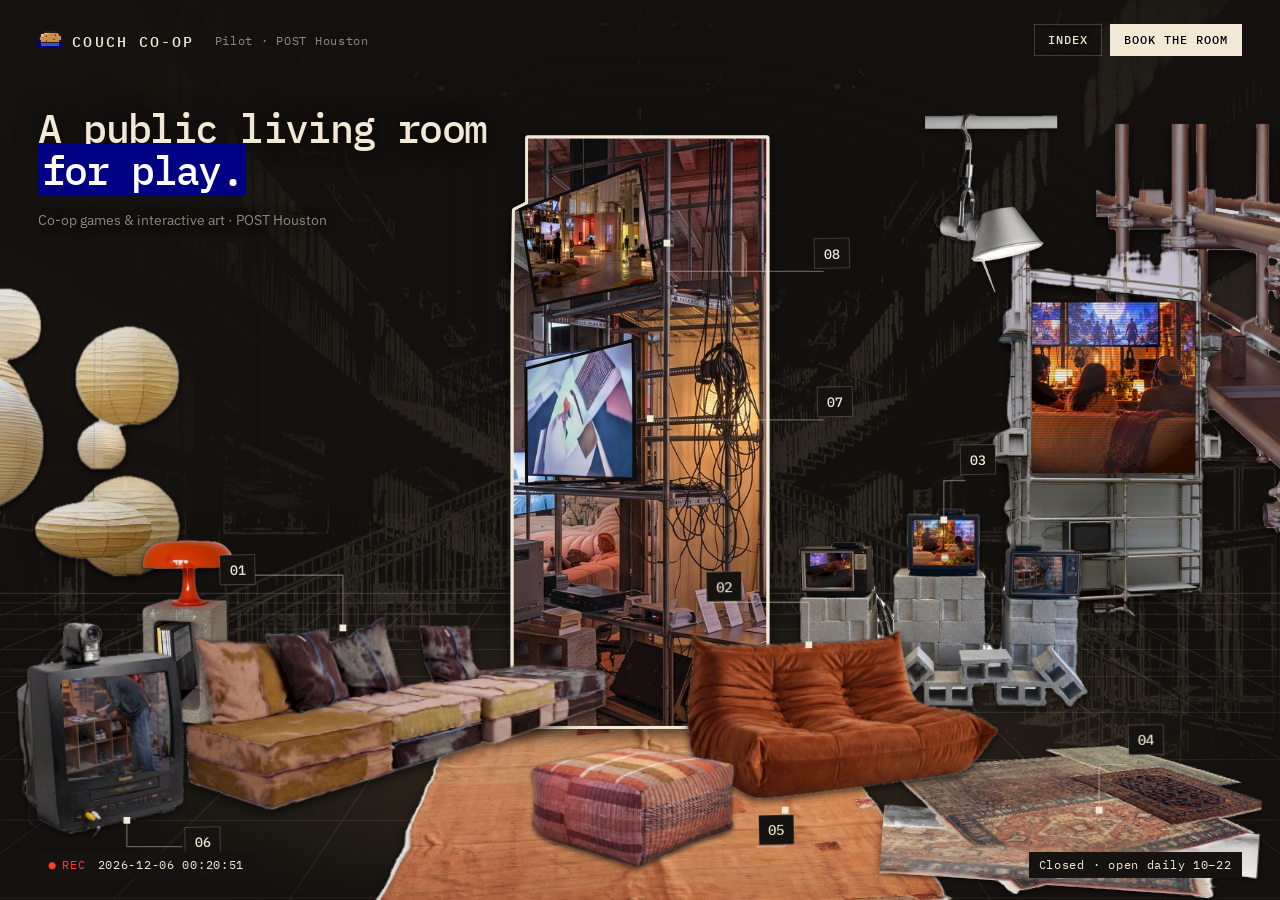
==== website/index.html @ dd500f83 "Bring back the pixel couch-potato logo and favicon Co-Authored-By: Claude Opus 5.5 <noreply@anthropi" ====
<!doctype html>
<html lang="en">
<head>
<meta charset="utf-8">
<meta name="viewport" content="width=device-width, initial-scale=1, viewport-fit=cover">
<title>Couch Co-Op</title>
<link rel="icon" href="favicon.svg" type="image/svg+xml">
<link rel="icon" href="favicon-64.png" sizes="64x64" type="image/png">
<link rel="apple-touch-icon" href="apple-touch-icon.png">
<meta name="description" content="Couch Co-Op is a public living room for play: cooperative games and interactive art. Pilot edition at POST Houston.">
<link rel="preconnect" href="https://fonts.googleapis.com">
<link rel="preconnect" href="https://fonts.gstatic.com" crossorigin>
<link href="https://fonts.googleapis.com/css2?family=Unbounded:wght@900&family=Instrument+Serif:ital@0;1&family=Space+Grotesk:wght@500;700&family=VT323&display=swap" rel="stylesheet">
<link rel="stylesheet" href="style.css?v=1795007641">
<style>
  :root { --night:#14110e; --paper:#f1e8d4; --ink:#2a2420; --cut:#000080; --amber:#f3b23c; --silver:#c3c3c3; --navy:#000080; }
  * { box-sizing:border-box; }
  html,body { margin:0; height:100%; background:var(--night); color:var(--paper); overflow:hidden; font-family:"Space Grotesk",system-ui,sans-serif; -webkit-font-smoothing:antialiased; }
  .collage { position:fixed; inset:0; width:100%; height:100%; display:block; opacity:0; transition:opacity .7s ease; }
  body.ready .collage { opacity:1; }
  .loader { position:fixed; left:50%; top:50%; transform:translate(-50%,-50%); z-index:5; width:min(280px,70vw); text-align:center;
    font:400 20px/1 VT323, monospace; letter-spacing:1px; color:#f1e8d4b3; transition:opacity .4s; pointer-events:none; }
  .loader p { margin:0 0 10px; }
  .loader .track { height:14px; padding:2px; background:#000; box-shadow:inset 1px 1px #808080, inset -1px -1px #f1e8d455; }
  .loader i { display:block; height:100%; width:0; background:var(--navy); box-shadow:inset 0 0 0 1px #3a4bd8; transition:width .2s steps(4); }
  body.ready .loader { opacity:0; }

  /* cut-outs */
  .piece { cursor:pointer; outline:none; }
  .piece.decor { cursor:default; }
  .piece .lift { transition:transform .35s cubic-bezier(.2,.9,.3,1.3); transform-box:fill-box; transform-origin:center; filter:url(#drop); }
  .piece image.cut { }
  .piece image.flat { opacity:.95; }
  .piece image.thin { filter:brightness(.85); }
  .piece .paper { fill:var(--paper); stroke:var(--paper); stroke-width:6; stroke-linejoin:round; vector-effect:non-scaling-stroke; }
  .piece:not(.decor):hover .lift, .piece:focus-visible .lift, .piece.on .lift { transform:translateY(-8px) scale(1.03); }
  .piece.on .lift.low, .piece:hover .lift.low { transform:scale(1.015); }
  .sticker .blue { fill:var(--cut); stroke:var(--paper); stroke-width:6; vector-effect:non-scaling-stroke; }
  .sticker:hover .blue, .sticker.on .blue { fill:#2846e6; }
  .sticker .cordline { fill:none; stroke:#a8977f; stroke-width:1.3; vector-effect:non-scaling-stroke; }
  .screen { cursor:pointer; outline:none; }
  .screen .slide, .tv .slide { opacity:0; animation:slide linear infinite; }
  .tv image { filter:saturate(1.15) contrast(1.05); }
  @keyframes slide { 0%, 30% { opacity:1; } 36%, 94% { opacity:0; } 100% { opacity:1; } }
  .screen .bezel { fill:none; stroke:#0d0c0b; stroke-width:3; vector-effect:non-scaling-stroke; }
  .screen .flip { opacity:0; transition:opacity .25s; }
  .screen .blue { fill:var(--cut); }
  .screen:hover .flip, .screen.on .flip, .screen:focus-visible .flip { opacity:1; }
  .screen:focus-visible .bezel { stroke:var(--amber); }
  .piece.decor .lift { cursor:default; }
  .st-k { font-family:VT323, monospace; letter-spacing:1px; fill:var(--paper); opacity:.8; }
  .st-t { font-family:VT323, monospace; fill:var(--paper); }

  /* hand-drawn layers that draw themselves on hover */
  .doodle { pointer-events:none; }
  .doodle .ln { fill:none; stroke:var(--paper); stroke-width:var(--sw); stroke-linecap:round; stroke-linejoin:round;
    stroke-dasharray:1; stroke-dashoffset:1; transition:stroke-dashoffset .55s ease var(--d,0s); }
  .doodle .ray { stroke:#ffd27a; }
  .doodle .dtext { font:900 30px Unbounded; fill:var(--amber); opacity:0; transition:opacity .4s ease var(--d); }
  .piece.on .doodle .dtext { opacity:1; }
  .doodle .fl { transform:scale(0); transform-box:fill-box; transform-origin:50% 100%; transition:transform .4s cubic-bezier(.3,1.7,.5,1) calc(var(--d,0s) + .6s); }
  .doodle .f { fill:#ffbf4d; stroke:var(--paper); stroke-width:var(--sw); stroke-linejoin:round; }
  .doodle .fi { fill:#fff4cf; }
  .doodle .fl path { transform-box:fill-box; transform-origin:50% 100%; animation:flick 1.3s ease-in-out infinite alternate; }
  .doodle .fi { animation-duration:.9s !important; }
  @keyframes flick { 0% { transform:skewX(-5deg) scaleY(.92); } 45% { transform:skewX(4deg) scaleY(1.07); } 100% { transform:skewX(-2deg) scaleY(.97); } }
  .doodle .gl { opacity:0; mix-blend-mode:screen; transition:opacity .7s ease calc(var(--d,0s) + .7s); }
  .doodle .hrt { fill:#e8735a; stroke:var(--paper); stroke-width:calc(var(--sw) * .6); opacity:0; transform-box:fill-box; transform-origin:center; }
  .piece.on .doodle .hrt, .piece:focus-visible .doodle .hrt { animation:floatUp 2.4s ease-out var(--d) infinite; }
  @keyframes floatUp { 0% { opacity:0; transform:translateY(0) scale(.6); } 20% { opacity:1; transform:translateY(-8px) scale(1); } 100% { opacity:0; transform:translateY(-50px) scale(.9) rotate(12deg); } }
  .piece.on .doodle .ln, .piece:focus-visible .doodle .ln, body.dark .piece[data-id="lights"] .doodle .ln { stroke-dashoffset:0; }
  .piece.on .doodle .fl, .piece:focus-visible .doodle .fl, body.dark .piece[data-id="lights"] .doodle .fl { transform:scale(1); }
  .piece.on .doodle .gl, .piece:focus-visible .doodle .gl, body.dark .piece[data-id="lights"] .doodle .gl { opacity:1; }
  body:not(.dark) .piece:not(.on):not(:focus-visible) .doodle * { transition-delay:0s !important; transition-duration:.3s !important; }

  /* tags */
  .ptag .bg { fill:var(--silver); stroke:#0a0a0a; stroke-width:2; filter:url(#drop); }
  .ptag .hi { fill:none; stroke:#fff; stroke-width:3; }
  .ptag .lo { fill:none; stroke:#6b6b6b; stroke-width:3; }
  .ptag .chip { fill:var(--navy); }
  .ptag .num { font:400 30px VT323, monospace; fill:#fff; }
  .ptag .lbl { font:400 30px VT323, monospace; fill:#000; letter-spacing:.5px; }
  .ptag .string { fill:none; stroke:var(--paper); stroke-width:1.3; vector-effect:non-scaling-stroke; opacity:.8; }
  .ptag .pin { fill:var(--paper); stroke:#000; stroke-width:2; }
  .ptag { transition:opacity .3s; }
  .collage.hovering .ptag { opacity:.45; }
  .collage.hovering .ptag.on { opacity:1; }
  .ptag.on .chip { fill:var(--cut); }
  /* calm by default: just the number; the label slides out on hover */
  .ptag .mini { fill:var(--silver); stroke:#0a0a0a; stroke-width:2; filter:url(#drop); }
  .ptag .full { opacity:0; transition:opacity .15s; }
  .ptag.on .full { opacity:1; } .ptag.on .mini { opacity:0; }
  .ptag .string { opacity:.35 !important; } .ptag.on .string { opacity:.9 !important; }
  .ptags { pointer-events:none; } .ptag .card, .ptag .dot { pointer-events:all; cursor:pointer; }
  .ptag.on .bg { fill:#dcdcdc; }

  /* ===== internet core: CCTV feed, detection boxes, Win98 chrome ===== */
  .scan { position:fixed; inset:0; z-index:8; pointer-events:none;
    background:repeating-linear-gradient(180deg, #0000 0 2px, #0000002e 2px 3px), radial-gradient(ellipse at 50% 55%, #0000 55%, #000a 100%); mix-blend-mode:multiply; }
  .grain { position:fixed; inset:-50%; z-index:8; pointer-events:none; opacity:.07; background-image:url("data:image/svg+xml,%3Csvg xmlns='http://www.w3.org/2000/svg' width='160' height='160'%3E%3Cfilter id='n'%3E%3CfeTurbulence baseFrequency='.9' numOctaves='2' stitchTiles='stitch'/%3E%3C/filter%3E%3Crect width='160' height='160' filter='url(%23n)'/%3E%3C/svg%3E"); animation:grain 1s steps(4) infinite; }
  @keyframes grain { 0% { transform:translate(0,0); } 25% { transform:translate(-3%,2%); } 50% { transform:translate(2%,-3%); } 75% { transform:translate(-2%,-1%); } }
  .hud { position:fixed; z-index:9; pointer-events:none; font:400 22px/1 VT323, monospace; color:#e9f0e6; letter-spacing:1px; text-shadow:0 0 6px #000, 0 0 2px #000; }
  .hud.bl { left:clamp(20px,3vw,44px); bottom:22px; display:flex; gap:18px; align-items:center; }
  .hud.br { right:clamp(20px,3vw,44px); bottom:22px; text-align:right; }
  .rec { color:#ff3b2f; } .rec::before { content:"●"; margin-right:6px; animation:blink 1.2s steps(2) infinite; }
  .hud .open, .hud .closed { color:var(--paper); }
  @keyframes blink { 50% { opacity:0; } }
  .lock { position:fixed; z-index:9; pointer-events:none; opacity:0; transition:opacity .15s; }
  .lock.on { opacity:1; }
  .lock i { position:absolute; width:18px; height:18px; border:2px solid #e9f0e6; filter:drop-shadow(0 0 2px #000); }
  .lock i:nth-child(1) { left:0; top:0; border-right:0; border-bottom:0; }
  .lock i:nth-child(2) { right:0; top:0; border-left:0; border-bottom:0; }
  .lock i:nth-child(3) { left:0; bottom:0; border-right:0; border-top:0; }
  .lock i:nth-child(4) { right:0; bottom:0; border-left:0; border-top:0; }
  .lock b { display:none; position:absolute; left:0; top:100%; margin-top:4px; white-space:nowrap; font:400 20px/1 VT323, monospace; background:#e9f0e6; color:#000; padding:2px 6px 1px; }
  .lock.on { animation:lockin .25s steps(3); }
  @keyframes lockin { from { transform:scale(1.12); } }
  /* pixel cursors */
  html, body, .piece.decor { cursor:url("data:image/svg+xml,%3Csvg xmlns='http://www.w3.org/2000/svg' width='22' height='32' shape-rendering='crispEdges'%3E%3Cpath d='M1 1v23l6-6 4 10 4-2-4-9h8z' fill='%23fff' stroke='%23000' stroke-width='1.6'/%3E%3C/svg%3E") 1 1, default; }
  .piece, .screen, button, a, .ptag { cursor:url("data:image/svg+xml,%3Csvg xmlns='http://www.w3.org/2000/svg' width='26' height='30' shape-rendering='crispEdges'%3E%3Cpath d='M8 1h3v10h2V8h3v4h2V10h3v3h2v3h1v7l-2 4v2H9v-3l-6-6v-3h3l2 2z' fill='%23fff' stroke='%23000' stroke-width='1.6'/%3E%3C/svg%3E") 9 1, pointer; }
  /* Win98 bevel buttons in the top bar */
  .btn, .btn.ghost { background:var(--silver); color:#000; border-radius:0; font:400 22px/1 VT323, monospace; padding:7px 14px 6px; letter-spacing:.5px;
    box-shadow:inset -2px -2px #0a0a0a, inset 2px 2px #fff, inset -4px -4px #808080, inset 4px 4px #dfdfdf; }
  .btn:active { box-shadow:inset 2px 2px #0a0a0a, inset -2px -2px #fff, inset 4px 4px #808080; }
  .btn.primary { background:var(--navy); color:#fff; box-shadow:inset -2px -2px #000, inset 2px 2px #5a74e8; }
  .study { font:400 20px VT323, monospace; letter-spacing:1px; color:#f1e8d499; }
  /* boot dialog */
  .boot { position:fixed; inset:0; z-index:60; display:grid; place-items:center; background:#000; transition:opacity .5s, visibility .5s; }
  .boot.done { opacity:0; visibility:hidden; }
  .boot .dlg { width:min(420px, calc(100% - 40px)); background:var(--silver); color:#000; font:400 22px VT323, monospace;
    box-shadow:inset -2px -2px #0a0a0a, inset 2px 2px #fff, inset -4px -4px #808080, inset 4px 4px #dfdfdf; padding:4px; }
  .dlg .tb { background:linear-gradient(90deg, var(--navy), #1084d0); color:#fff; padding:3px 6px; display:flex; justify-content:space-between; }
  .dlg .tb span:last-child { background:var(--silver); color:#000; width:20px; text-align:center; box-shadow:inset -1px -1px #0a0a0a, inset 1px 1px #fff; }
  .dlg .in { padding:18px 18px 16px; }
  .dlg .bar { height:24px; margin:12px 0 6px; padding:3px; background:#fff; box-shadow:inset 2px 2px #808080, inset -2px -2px #fff; display:flex; gap:3px; overflow:hidden; }
  .dlg .bar i { flex:0 0 14px; background:var(--navy); opacity:0; animation:fill 1.6s steps(1) forwards; }
  @keyframes fill { to { opacity:1; } }
  .dlg small { font-size:18px; color:#444; }
  /* the content windows, re-skinned as Win98 dialogs */
  .window { border-radius:0 !important; border:0 !important; background:var(--silver) !important; padding:4px !important;
    box-shadow:inset -2px -2px #0a0a0a, inset 2px 2px #fff, inset -4px -4px #808080, inset 4px 4px #dfdfdf, 0 30px 80px #000 !important; }
  .winbar { background:linear-gradient(90deg, var(--navy), #1084d0) !important; color:#fff !important; padding:4px 4px 4px 10px !important; border:0 !important; gap:10px !important; }
  .winbar h2, .winnum { font:400 22px/1 VT323, monospace !important; letter-spacing:.5px !important; color:#fff !important; text-transform:none !important; }
  .winbar .close { background:var(--silver) !important; color:#000 !important; font:400 18px/1 VT323, monospace !important; padding:4px 8px !important;
    box-shadow:inset -1px -1px #0a0a0a, inset 1px 1px #fff, inset -2px -2px #808080 !important; }
  .winbody { background:var(--paper); margin-top:4px; box-shadow:inset 2px 2px #808080, inset -2px -2px #fff; }
  @media (prefers-reduced-motion: reduce) { .grain, .rec::before, .hero h1::after { animation:none; } .boot { display:none; } }

  /* lights */
  #veil, #glows { transition:opacity .8s; }
  body.dark #veil { opacity:.55; }
  body.dark #glows { opacity:1; mix-blend-mode:screen; }

  /* frame UI */
  .top { position:fixed; inset:0 0 auto; z-index:10; display:flex; align-items:center; padding:24px clamp(20px,3vw,44px); gap:20px; }
  .logo .mark { width:1.05em; height:1.05em; image-rendering:pixelated; vertical-align:-.16em; margin-right:.3em; }
  .logo { font:400 34px/1 VT323, monospace; letter-spacing:1px; color:var(--paper); text-decoration:none; }
  .top nav { margin-left:auto; display:flex; gap:8px; }
  .btn { border:0; }
  .hero { position:fixed; left:clamp(20px,3vw,44px); top:clamp(88px,12vh,128px); z-index:10; pointer-events:none; max-width:min(760px,52vw); }
  .hero h1 { margin:0 0 16px; font:400 clamp(40px,4.3vw,78px)/.85 VT323, monospace; letter-spacing:-1px; text-shadow:0 2px 0 #000, 0 0 18px #000; }
  .hero h1 mark { background:var(--navy); color:#fff; padding:0 .12em; text-shadow:none; }
  .hero em { color:var(--amber); }
  .hero p { display:inline-block; background:#ffffe1; color:#000 !important; border:1px solid #000; padding:5px 8px; font:13px/1.45 Tahoma, Verdana, "Segoe UI", sans-serif !important; box-shadow:2px 2px 0 #0008; margin:0; font-size:15px; line-height:1.5; color:#f1e8d4b0; max-width:26em; }

  /* placeholder window */
  .ov { position:fixed; inset:0; z-index:20; display:grid; place-items:center; background:#000c; }
  .ov[hidden] { display:none; }
  .card { background:var(--paper); color:var(--ink); width:min(520px,calc(100% - 32px)); padding:30px 32px 34px; position:relative; transform:rotate(-1.2deg); box-shadow:0 30px 80px #000; }
  .card .n { font:700 11px "Space Grotesk"; letter-spacing:2px; color:var(--cut); }
  .card h2 { margin:6px 0 10px; font:400 52px/1 "Instrument Serif",serif; }
  .card p { margin:0; color:#6f675e; }
  .card button { position:absolute; top:14px; right:16px; border:0; background:none; font:700 12px "Space Grotesk"; letter-spacing:1px; cursor:pointer; }

  .ptag .dot { display:none; }
  .tip { position:fixed; z-index:9; pointer-events:none; max-width:260px; background:#ffffe1; color:#000; border:1px solid #000; box-shadow:2px 2px 0 #0009;
    font:12px/1.4 Tahoma, Verdana, "Segoe UI", sans-serif; padding:6px 9px 7px; opacity:0; transform:translateY(4px); transition:opacity .12s, transform .12s; }
  .tip.on { opacity:1; transform:none; transition-delay:.25s; }
  .tip b { display:block; font-weight:700; margin-bottom:2px; }
  .tip::before { content:""; position:absolute; left:14px; top:-8px; border:8px solid transparent; border-top:0; border-bottom-color:#000; }
  .tip::after { content:""; position:absolute; left:15px; top:-6px; border:7px solid transparent; border-top:0; border-bottom-color:#ffffe1; }
  .ptag .dot circle { fill:var(--cut); stroke:var(--paper); stroke-width:3; vector-effect:non-scaling-stroke; filter:url(#drop); }
  .ptag .dot text { font:700 36px "Space Grotesk"; fill:#fff; }
  .swipe { display:none; }
  .phone-screen { background:url("concept/backdrop-post.jpg") center / cover !important; }
  body:not(.upright) .rotate ~ .top { }

  /* short screens (phones held sideways): numbered dots instead of labels */
  @media (max-height:560px) {
    .ptag > g:first-of-type, .ptag .string, .ptag .pin { display:none; }
    .ptag .dot { display:inline; }
    .hero h1 { font-size:32px; } .hero p { display:none; } .hero { top:54px; }
    .top { padding:10px 14px; gap:12px; } .logo { font-size:15px; } .study { display:none; }
    .btn, .btn.ghost { padding:5px 8px 4px; font-size:17px; }
    .hud { font-size:15px; bottom:10px !important; } .hud.bl { gap:10px; } .hud.bl span:nth-child(2) { display:none; }
    .lock b { font-size:15px; }
  }

  /* phones held upright: start screen, then a swipeable room */
  @media (max-width:760px) and (orientation:portrait) {
    body:not(.upright) .top, body:not(.upright) .hero { visibility:hidden; }
    .study, #lightsBtn { display:none; }
    .top { padding:14px 16px; gap:10px; } .logo { font-size:16px; } .btn { padding:8px 11px; font-size:11px; }
    .pan { position:fixed; inset:0; overflow-x:auto; overflow-y:hidden; scrollbar-width:none; -webkit-overflow-scrolling:touch; }
    .pan::-webkit-scrollbar { display:none; }
    .collage { position:absolute; inset:auto; top:0; left:0; height:100svh; width:150svh; }
    .hero { top:64px; max-width:none; right:16px; }
    .hero h1 { font-size:40px; } .hero p { font-size:14px; }
    .swipe { display:block; position:fixed; left:50%; bottom:max(14px, env(safe-area-inset-bottom)); transform:translateX(-50%); z-index:9; margin:0;
      padding:7px 14px; border-radius:999px; background:#14110ecc; color:var(--paper); font-size:12px; font-weight:700; letter-spacing:1px; text-transform:uppercase; pointer-events:none; transition:opacity .6s; }
    .swiped .swipe { opacity:0; }
  }
</style>

<link href="https://fonts.googleapis.com/css2?family=IBM+Plex+Mono:wght@400;500&family=IBM+Plex+Sans:wght@400;500;600&display=swap" rel="stylesheet">
<style id="quiet">
  :root { --q-ink:#f1e8d4; --q-dim:#f1e8d48c; --q-line:#f1e8d433; --q-bg:#14110e; --mono:"IBM Plex Mono", ui-monospace, monospace; --sans:"IBM Plex Sans", system-ui, sans-serif; }
  html, body, .piece.decor, .piece, .screen, button, a, .ptag { cursor:auto; }
  .piece:not(.decor), .screen, button, a, .ptag .card, .ptag .dot { cursor:pointer; }
  body { font-family:var(--sans); }
  .scan, .grain { display:none !important; }
  .hud.bl { font:400 12px/1 var(--mono) !important; letter-spacing:.06em !important; color:var(--q-ink) !important; text-shadow:none !important;
    background:var(--q-bg); padding:7px 10px; gap:12px !important; }
  .rec { color:#ff3b2f !important; } .rec::before { margin-right:6px; }
  /* top bar */
  .logo { font:500 15px/1 var(--mono) !important; letter-spacing:.14em !important; }
  .logo .mark { width:24px !important; height:24px !important; image-rendering:pixelated !important; vertical-align:-5px !important; margin-right:10px !important; }
  .study { font:400 12px var(--mono) !important; letter-spacing:.06em !important; color:var(--q-dim) !important; }
  .btn, .btn.ghost { font:500 12px/1 var(--mono) !important; letter-spacing:.08em !important; text-transform:uppercase; padding:10px 14px !important;
    background:transparent !important; color:var(--q-ink) !important; box-shadow:inset 0 0 0 1px var(--q-line) !important; border-radius:0 !important; }
  .btn:hover { box-shadow:inset 0 0 0 1px var(--q-ink) !important; }
  .btn.primary { background:var(--q-ink) !important; color:#000 !important; box-shadow:none !important; }
  /* hero */
  .hero h1 { font:500 clamp(30px,3.1vw,50px)/1.05 var(--mono) !important; letter-spacing:-.04em !important; text-shadow:0 0 24px #000 !important; }
  .hero h1 mark { padding:0 .08em; }
  .hero p { background:none !important; border:0 !important; box-shadow:none !important; padding:0 !important;
    font:400 14px/1.5 var(--sans) !important; color:var(--q-dim) !important; text-shadow:0 0 12px #000; }
  /* numbered chips: flat squares, label in plain type */
  .ptag .bg, .ptag .mini { fill:var(--q-bg) !important; stroke:var(--q-line) !important; stroke-width:1.5 !important; filter:none !important; }
  .ptag .hi, .ptag .lo { display:none; }
  .ptag .chip { fill:transparent !important; }
  .ptag.on .chip { fill:var(--cut) !important; }
  .ptag .num { font:500 20px var(--mono) !important; fill:var(--q-ink) !important; }
  .ptag .lbl { font:500 18px var(--mono) !important; letter-spacing:.06em !important; fill:var(--q-ink) !important; }
  .ptag.on .bg { fill:var(--q-bg) !important; stroke:var(--q-ink) !important; }
  .ptag .pin { fill:var(--q-ink) !important; stroke:none !important; }
  .ptag .dot circle { fill:var(--q-bg) !important; stroke:var(--q-ink) !important; stroke-width:1.5 !important; filter:none !important; }
  .ptag .dot text { font:500 30px var(--mono) !important; fill:var(--q-ink) !important; }
  /* hover: thin brackets + a plain label */
  .lock i { border-width:1px !important; width:14px !important; height:14px !important; border-color:var(--q-ink) !important; }
  .lock.on { animation:none !important; }
  .tip { background:var(--q-bg) !important; color:var(--q-ink) !important; border:1px solid var(--q-line) !important; box-shadow:none !important;
    font:400 13px/1.45 var(--sans) !important; padding:10px 12px !important; max-width:240px !important; }
  .tip b { font:500 11px/1 var(--mono) !important; letter-spacing:.08em; text-transform:uppercase; margin-bottom:6px !important; color:var(--q-ink); }
  .tip::before, .tip::after { display:none !important; }
  .hud.br { font:400 12px/1 var(--mono) !important; letter-spacing:.06em !important; color:var(--q-ink) !important; text-shadow:none !important; background:var(--q-bg); padding:7px 10px; }
  .hud .open, .hud .closed { color:var(--q-ink) !important; }
  /* loader */
  .loader { font:400 11px/1 var(--mono) !important; letter-spacing:.14em !important; color:var(--q-dim) !important; }
  .loader .track { height:1px !important; padding:0 !important; background:var(--q-line) !important; box-shadow:none !important; }
  .loader i { background:var(--q-ink) !important; box-shadow:none !important; }
  /* screens on the tower */
  .st-k, .st-t { font-family:var(--mono) !important; }

  /* ---------- windows: flat paper panels ---------- */
  .window { background:#f3efe6 !important; padding:0 !important; box-shadow:0 40px 120px #000 !important; font-family:var(--sans) !important; color:#141210 !important; }
  .winbar { background:transparent !important; color:#141210 !important; padding:14px 18px 14px 28px !important; border-bottom:1px solid #1412101f !important; }
  .winbar h2, .winnum { font:500 11px/1 var(--mono) !important; letter-spacing:.12em !important; text-transform:uppercase !important; color:#141210 !important; }
  .winnum { color:var(--cut) !important; }
  .winbar .close { background:none !important; box-shadow:none !important; font:500 11px/1 var(--mono) !important; letter-spacing:.12em !important; color:#141210 !important; padding:8px 0 8px 10px !important; }
  .winbody { background:transparent !important; box-shadow:none !important; margin:0 !important; padding:28px 32px 34px !important; }
  .kicker { font:500 11px/1 var(--mono) !important; letter-spacing:.12em !important; color:#14121099 !important; }
  .display { font:600 clamp(34px,4.6vw,48px)/1.02 var(--sans) !important; letter-spacing:-.03em !important; }
  .display em { font-style:normal; background:var(--cut); color:#fff; padding:0 .08em; }
  .lead { font:400 17px/1.5 var(--sans) !important; color:#141210 !important; }
  .winbody p { font-family:var(--sans); font-size:14px; }
  .pic { padding:0 !important; box-shadow:none !important; background:none !important; }
  .grp { border-top:1px solid #1412101f !important; }
  .grp > h4, .winbody .grp > h4 { font:500 11px/1 var(--mono) !important; letter-spacing:.12em !important; }
  .facts b, .price, .way b, .day b, .menu .lbl, .ticks, .summary b { font-family:var(--sans) !important; font-weight:600 !important; letter-spacing:-.02em; }
  .facts b { font-size:32px !important; } .price { font-size:44px !important; } .way b { font-size:22px !important; } .menu .lbl { font-size:24px !important; }
  .ticks { font:400 15px/1.9 var(--sans) !important; }
  .day, .hslot, .window .btn, .window .btn.wide, .way { background:#fff !important; color:#141210 !important; box-shadow:inset 0 0 0 1px #14121026 !important; border-radius:0 !important; }
  .day b { font-size:26px !important; }
  .day small, .hslot small { font-family:var(--mono) !important; }
  .day[aria-checked="true"], .hslot.sel { background:var(--cut) !important; color:#fff !important; box-shadow:none !important; }
  .hslot.taken, .hslot.past { background:transparent !important; color:#14121055 !important; box-shadow:inset 0 0 0 1px #1412100f !important; }
  .booking input, .booking select { background:#fff !important; box-shadow:inset 0 0 0 1px #14121033 !important; font-family:var(--sans) !important; font-size:14px !important; }
  .window .btn, .window .btn.wide { font:500 12px/1 var(--mono) !important; letter-spacing:.1em !important; text-transform:uppercase; padding:14px 18px !important; }
  .window .btn:hover { box-shadow:inset 0 0 0 1px #141210 !important; }
  .window .btn.wide, .window > .winbody > .btn { background:#141210 !important; color:#f3efe6 !important; box-shadow:none !important; }
  .summary { background:#141210 !important; color:#f3efe6 !important; font:400 14px/1.5 var(--sans) !important; }
  .summary b { font-size:22px !important; }
  .way:nth-child(2) { background:var(--cut) !important; color:#fff !important; box-shadow:none !important; }
  .pkg.premium { background:var(--cut) !important; }
  .menu button:hover .lbl { background:none !important; color:var(--cut) !important; }
  .rotate-title, .rotate-logo { font-family:var(--mono) !important; }
  body.og .top nav, body.og .hud, body.og .ptags, body.og .loader, body.og .study, body.og .hero p { display:none !important; }
  body.og .collage { opacity:1 !important; transition:none !important; }
  @media (max-height:560px) { .hero h1 { font-size:22px !important; } .hero { top:48px !important; } .logo { font-size:12px !important; } }
</style>

<meta property="og:type" content="website">
<meta property="og:site_name" content="Couch Co-Op">
<meta property="og:title" content="Couch Co-Op · A public living room for play">
<meta property="og:description" content="Co-op games and interactive art in a pop-up living room at POST Houston. Free open play daily, 10am–10pm.">
<meta property="og:url" content="https://couchco-op.com/">
<meta property="og:image" content="https://couchco-op.com/og-image.jpg">
<meta property="og:image:width" content="1200">
<meta property="og:image:height" content="630">
<meta property="og:image:alt" content="A collage of a living room for play: floor sofas, CRT screens playing games, paper lanterns and a scaffold tower">
<meta name="twitter:card" content="summary_large_image">
<meta name="twitter:image" content="https://couchco-op.com/og-image.jpg">
<meta name="theme-color" content="#14110e">
</head>
<body>
<script>if (/[?&]og\b/.test(location.search)) document.body.classList.add("og");</script>
<header class="top">
  <a class="logo" href="#"><img class="mark" src="favicon.svg" alt="" width="26" height="26">COUCH CO-OP</a>
  <span class="study">Pilot · POST Houston</span>
  <nav><button class="btn ghost" data-open="menu" aria-haspopup="dialog">Index</button><button class="btn primary" data-open="book">Book the room</button></nav>
</header>
<div class="loader" aria-hidden="true"><p>LOADING <span id="loadtxt"></span></p><div class="track"><i id="loadbar"></i></div></div>
<div class="pan" id="pan"><svg class="collage" id="scene" viewBox="0 0 2000 1333" preserveAspectRatio="xMidYMax slice" role="group" aria-label="Couch Co-Op: a living room for play, collaged into the POST Houston atrium">
  <defs>
    <mask id="a0" maskUnits="userSpaceOnUse" x="0" y="0" width="600" height="900"><image href="concept/lite/pipes-a.jpg" width="600" height="900" preserveAspectRatio="none"/></mask><mask id="a1" maskUnits="userSpaceOnUse" x="0" y="0" width="569" height="900"><image href="concept/lite/rack-forest-a.jpg" width="569" height="900" preserveAspectRatio="none"/></mask><mask id="a2" maskUnits="userSpaceOnUse" x="0" y="0" width="621" height="788"><image href="concept/lite/lanterns-a.jpg" width="621" height="788" preserveAspectRatio="none"/></mask><mask id="a3" maskUnits="userSpaceOnUse" x="0" y="0" width="856" height="900"><image href="concept/lite/kilim-a.jpg" width="856" height="900" preserveAspectRatio="none"/></mask><mask id="a4" maskUnits="userSpaceOnUse" x="0" y="0" width="900" height="754"><image href="concept/lite/rugs-a.jpg" width="900" height="754" preserveAspectRatio="none"/></mask><clipPath id="c5"><path d="M282.0 0.0 L609.0 0.0 L609.0 806.0 L262.0 806.0 L262.0 228.0 L264.0 99.0 L282.0 90.0Z"/></clipPath><mask id="a6" maskUnits="userSpaceOnUse" x="0" y="0" width="900" height="635"><image href="concept/lite/crt-blocks-a.jpg" width="900" height="635" preserveAspectRatio="none"/></mask><mask id="a7" maskUnits="userSpaceOnUse" x="0" y="0" width="398" height="900"><image href="concept/lite/lamp-mushroom-a.jpg" width="398" height="900" preserveAspectRatio="none"/></mask><mask id="a8" maskUnits="userSpaceOnUse" x="0" y="0" width="900" height="407"><image href="concept/lite/floor-sofa-a.jpg" width="900" height="407" preserveAspectRatio="none"/></mask><mask id="a9" maskUnits="userSpaceOnUse" x="0" y="0" width="900" height="522"><image href="concept/lite/togo-a.jpg" width="900" height="522" preserveAspectRatio="none"/></mask><mask id="a10" maskUnits="userSpaceOnUse" x="0" y="0" width="688" height="900"><image href="concept/lite/crt-cam-a.jpg" width="688" height="900" preserveAspectRatio="none"/></mask><mask id="a11" maskUnits="userSpaceOnUse" x="0" y="0" width="900" height="538"><image href="concept/lite/pouf-a.jpg" width="900" height="538" preserveAspectRatio="none"/></mask><mask id="a12" maskUnits="userSpaceOnUse" x="0" y="0" width="657" height="900"><image href="concept/lite/clamp-lamp-a.jpg" width="657" height="900" preserveAspectRatio="none"/></mask>
    <filter id="drop" x="-15%" y="-15%" width="130%" height="140%"><feDropShadow dx="0" dy="10" stdDeviation="10" flood-color="#000" flood-opacity=".6"/></filter>
    <filter id="sticker" x="-10%" y="-10%" width="120%" height="125%">
      <feMorphology in="SourceAlpha" operator="dilate" radius="10" result="grow"/>
      <feFlood flood-color="#f1e8d4"/><feComposite in2="grow" operator="in" result="edge"/>
      <feMerge><feMergeNode in="edge"/><feMergeNode in="SourceGraphic"/></feMerge>
    </filter>
    <pattern id="tvscan" width="4" height="4" patternUnits="userSpaceOnUse"><rect width="4" height="1.6" fill="#000" opacity=".35"/></pattern>
    <radialGradient id="sheen" cx=".3" cy=".2" r=".9"><stop offset="0" stop-color="#fff" stop-opacity=".22"/><stop offset=".5" stop-color="#fff" stop-opacity="0"/><stop offset="1" stop-color="#000" stop-opacity=".45"/></radialGradient>
    <radialGradient id="glow"><stop offset="0" stop-color="#ffd27a" stop-opacity=".7"/><stop offset="1" stop-color="#ffd27a" stop-opacity="0"/></radialGradient>
    <radialGradient id="candleglow"><stop offset="0" stop-color="#ffcf6e" stop-opacity=".75"/><stop offset=".4" stop-color="#ffb347" stop-opacity=".22"/><stop offset="1" stop-color="#ffb347" stop-opacity="0"/></radialGradient>
    <radialGradient id="fade" cx=".5" cy=".55" r=".75"><stop offset=".55" stop-color="#14110e" stop-opacity="0"/><stop offset="1" stop-color="#14110e" stop-opacity=".85"/></radialGradient>
    <linearGradient id="left" x1="0" x2="1"><stop offset=".12" stop-color="#14110e" stop-opacity=".92"/><stop offset=".42" stop-color="#14110e" stop-opacity="0"/></linearGradient>
    <radialGradient id="pool" cx=".5" cy=".5" r=".5"><stop offset="0" stop-color="#ffcf8a" stop-opacity=".16"/><stop offset="1" stop-color="#ffcf8a" stop-opacity="0"/></radialGradient>
  </defs>
  <image href="concept/backdrop-lite.jpg" width="2000" height="1333" opacity=".22"/>
  <path d="M-507 880 L-2640 1333 M-399 880 L-2380 1333 M-292 880 L-2120 1333 M-184 880 L-1860 1333 M-76 880 L-1600 1333 M31 880 L-1340 1333 M139 880 L-1080 1333 M247 880 L-820 1333 M354 880 L-560 1333 M462 880 L-300 1333 M569 880 L-40 1333 M677 880 L220 1333 M785 880 L480 1333 M892 880 L740 1333 M1000 880 L1000 1333 M1108 880 L1260 1333 M1215 880 L1520 1333 M1323 880 L1780 1333 M1431 880 L2040 1333 M1538 880 L2300 1333 M1646 880 L2560 1333 M1753 880 L2820 1333 M1861 880 L3080 1333 M1969 880 L3340 1333 M2076 880 L3600 1333 M2184 880 L3860 1333 M2292 880 L4120 1333 M2399 880 L4380 1333 M2507 880 L4640 1333 M0 893 H2000 M0 910 H2000 M0 932 H2000 M0 962 H2000 M0 1002 H2000 M0 1055 H2000 M0 1125 H2000 M0 1215 H2000 M0 1330 H2000" fill="none" stroke="#f1e8d4" stroke-opacity=".09" stroke-width="1.2" vector-effect="non-scaling-stroke"/>
  <rect y="878" width="2000" height="2" fill="#f1e8d4" opacity=".14"/>
  <rect width="2000" height="1333" fill="url(#fade)"/>
  <rect width="2000" height="760" fill="url(#left)"/>
  <ellipse cx="1000" cy="1120" rx="900" ry="260" fill="url(#pool)"/>
  <rect id="veil" width="2000" height="1333" fill="#000" opacity="0"/>
  <g id="glows" opacity="0"><circle cx="1800" cy="1080" r="260" fill="url(#glow)"/></g>
  
  <g class="piece decor" aria-hidden="true"><g transform="translate(1900 520) rotate(0) scale(0.75 0.75) translate(-300.0 -450.0)"><g class="lift"><g><image class="thin" href="concept/lite/pipes.jpg" width="600" height="900" preserveAspectRatio="none" mask="url(#a0)"/></g></g></g></g><g class="piece decor" aria-hidden="true"><g transform="translate(1690 640) rotate(0) scale(0.62 0.62) translate(-284.5 -450.0)"><g class="lift"><g><image class="thin" href="concept/lite/rack-forest.jpg" width="569" height="900" preserveAspectRatio="none" mask="url(#a1)"/></g><defs><clipPath id="tv1_0"><polygon points="108,140 498,140 498,548 108,548"/></clipPath></defs><g class="tv" clip-path="url(#tv1_0)"><image class="base" style="animation-duration:10.4s;animation-delay:-1.7s" href="concept/tv/tv1.jpg" x="108" y="140" width="390" height="408" preserveAspectRatio="xMidYMid slice"/><image class="slide" style="animation-duration:10.4s;animation-delay:-9.5s" href="concept/tv/tv3.jpg" x="108" y="140" width="390" height="408" preserveAspectRatio="xMidYMid slice"/><image class="slide" style="animation-duration:10.4s;animation-delay:-6.9s" href="concept/tv/tv2.jpg" x="108" y="140" width="390" height="408" preserveAspectRatio="xMidYMid slice"/><image class="slide" style="animation-duration:10.4s;animation-delay:-4.3s" href="concept/tv/tv6.jpg" x="108" y="140" width="390" height="408" preserveAspectRatio="xMidYMid slice"/><rect x="108" y="140" width="390" height="408" fill="url(#tvscan)"/><rect class="sheen" x="108" y="140" width="390" height="408" fill="url(#sheen)"/></g></g></g></g><g class="piece decor" aria-hidden="true"><g transform="translate(150 640) rotate(0) scale(0.55 0.55) translate(-310.5 -394.0)"><g class="lift"><g><image class="cut" href="concept/lite/lanterns.jpg" width="621" height="788" preserveAspectRatio="none" mask="url(#a2)"/></g></g></g></g><g class="piece" data-id="setup" data-open="setup" tabindex="0" role="button" aria-label="05 The setup"><g transform="translate(1010 1170) rotate(-3) scale(1.05 0.441) translate(-428.0 -450.0)"><g class="lift low"><g><image class="flat" href="concept/lite/kilim.jpg" width="856" height="900" preserveAspectRatio="none" mask="url(#a3)"/></g></g></g></g><g class="piece" data-id="vision" data-open="vision" tabindex="0" role="button" aria-label="04 Our vision"><g transform="translate(1640 1215) rotate(4) scale(0.62 0.31) translate(-450.0 -377.0)"><g class="lift low"><g><image class="flat" href="concept/lite/rugs.jpg" width="900" height="754" preserveAspectRatio="none" mask="url(#a4)"/></g></g></g></g><g class="piece decor"><g transform="translate(1000 640) rotate(0) scale(1.08 1.08) translate(-435.5 -403.0)"><g class="lift"><path class="paper" d="M282.0 0.0 L609.0 0.0 L609.0 806.0 L262.0 806.0 L262.0 228.0 L264.0 99.0 L282.0 90.0Z"/><image href="concept/render/tower.jpg" width="822" height="806" clip-path="url(#c5)" preserveAspectRatio="none"/></g><defs><clipPath id="scr0"><polygon points="279,316 426,277 429,468 280,474"/></clipPath></defs><g class="piece screen" data-id="publishers" data-open="publishers" tabindex="0" role="button" aria-label="07 For publishers"><g clip-path="url(#scr0)"><image class="slide" style="animation-duration:9s;animation-delay:0s" href="concept/render/slide1.jpg" x="279" y="277" width="150" height="197" preserveAspectRatio="xMidYMid slice"/><image class="slide" style="animation-duration:9s;animation-delay:3s" href="concept/render/slide2.jpg" x="279" y="277" width="150" height="197" preserveAspectRatio="xMidYMid slice"/><image class="slide" style="animation-duration:9s;animation-delay:6s" href="concept/render/slide3.jpg" x="279" y="277" width="150" height="197" preserveAspectRatio="xMidYMid slice"/></g><g class="flip"><polygon class="blue" points="279,316 426,277 429,468 280,474"/><g transform="translate(354 376) rotate(-14)"><text class="st-k" y="-20.4" text-anchor="middle" style="font-size:5.1px">FEATURED SCREEN</text><text class="st-t" y="-2.8" text-anchor="middle" style="font-size:16px">YOUR GAME</text><text class="st-t" y="14.0" text-anchor="middle" style="font-size:16px">HERE</text></g></g><polygon class="bezel" points="279,316 426,277 429,468 280,474"/></g><defs><clipPath id="scr1"><polygon points="271,98 435,38 457,196 293,229"/></clipPath></defs><g class="piece screen" data-id="sidescreen" data-open="sidescreen" tabindex="0" role="button" aria-label="08 Side screen"><g clip-path="url(#scr1)"><image style="animation-duration:3s;animation-delay:0s" href="concept/render/slide4.jpg" x="271" y="38" width="186" height="191" preserveAspectRatio="xMidYMid slice"/></g><g class="flip"><polygon class="blue" points="271,98 435,38 457,196 293,229"/><g transform="translate(364 134) rotate(-20)"><text class="st-k" y="-16.5" text-anchor="middle" style="font-size:7.0px">ALSO</text><text class="st-t" y="7.7" text-anchor="middle" style="font-size:22px">PLAYING</text></g></g><polygon class="bezel" points="271,98 435,38 457,196 293,229"/></g></g></g><g class="piece" data-id="program" data-open="program" tabindex="0" role="button" aria-label="03 Program"><g transform="translate(1450 900) rotate(0) scale(0.48 0.48) translate(-450.0 -317.5)"><g class="lift"><g><image class="cut" href="concept/lite/crt-blocks.jpg" width="900" height="635" preserveAspectRatio="none" mask="url(#a6)"/></g><defs><clipPath id="tv6_0"><polygon points="22,148 168,148 165,256 25,256"/></clipPath></defs><g class="tv" clip-path="url(#tv6_0)"><image class="base" style="animation-duration:5.2s;animation-delay:-5.0s" href="concept/tv/tv4.jpg" x="22" y="148" width="146" height="108" preserveAspectRatio="xMidYMid slice"/><image class="slide" style="animation-duration:5.2s;animation-delay:-2.4s" href="concept/tv/tv1.jpg" x="22" y="148" width="146" height="108" preserveAspectRatio="xMidYMid slice"/><rect x="22" y="148" width="146" height="108" fill="url(#tvscan)"/><rect class="sheen" x="22" y="148" width="146" height="108" fill="url(#sheen)"/></g><defs><clipPath id="tv6_1"><polygon points="355,48 545,48 545,186 355,186"/></clipPath></defs><g class="tv" clip-path="url(#tv6_1)"><image class="base" style="animation-duration:7.8s;animation-delay:-3.5s" href="concept/tv/tv2.jpg" x="355" y="48" width="190" height="138" preserveAspectRatio="xMidYMid slice"/><image class="slide" style="animation-duration:7.8s;animation-delay:-0.9s" href="concept/tv/tv6.jpg" x="355" y="48" width="190" height="138" preserveAspectRatio="xMidYMid slice"/><image class="slide" style="animation-duration:7.8s;animation-delay:-6.1s" href="concept/tv/tv3.jpg" x="355" y="48" width="190" height="138" preserveAspectRatio="xMidYMid slice"/><rect x="355" y="48" width="190" height="138" fill="url(#tvscan)"/><rect class="sheen" x="355" y="48" width="190" height="138" fill="url(#sheen)"/></g><defs><clipPath id="tv6_2"><polygon points="667,160 815,160 813,262 668,262"/></clipPath></defs><g class="tv" clip-path="url(#tv6_2)"><image class="base" style="animation-duration:5.2s;animation-delay:-2.0s" href="concept/tv/tv5.jpg" x="667" y="160" width="148" height="102" preserveAspectRatio="xMidYMid slice"/><image class="slide" style="animation-duration:5.2s;animation-delay:-4.6s" href="concept/tv/tv3.jpg" x="667" y="160" width="148" height="102" preserveAspectRatio="xMidYMid slice"/><rect x="667" y="160" width="148" height="102" fill="url(#tvscan)"/><rect class="sheen" x="667" y="160" width="148" height="102" fill="url(#sheen)"/></g></g></g></g><g class="piece decor" aria-hidden="true"><g transform="translate(330 960) rotate(0) scale(0.36 0.36) translate(-199.0 -450.0)"><g class="lift"><g><image class="cut" href="concept/lite/lamp-mushroom.jpg" width="398" height="900" preserveAspectRatio="none" mask="url(#a7)"/></g></g></g></g><g class="piece" data-id="dropin" data-open="dropin" tabindex="0" role="button" aria-label="01 Drop in"><g transform="translate(640 1050) rotate(-2) scale(0.7 0.7) translate(-450.0 -203.5)"><g class="lift"><g><image class="cut" href="concept/lite/floor-sofa.jpg" width="900" height="407" preserveAspectRatio="none" mask="url(#a8)"/></g></g></g></g><g class="piece" data-id="book" data-open="book" tabindex="0" role="button" aria-label="02 Book the room"><g transform="translate(1300 1060) rotate(3) scale(0.52 0.52) translate(-450.0 -261.0)"><g class="lift"><g><image class="cut" href="concept/lite/togo.jpg" width="900" height="522" preserveAspectRatio="none" mask="url(#a9)"/></g></g></g></g><g class="piece" data-id="visit" data-open="visit" tabindex="0" role="button" aria-label="06 Visit us"><g transform="translate(200 1080) rotate(-3) scale(0.36 0.36) translate(-344.0 -450.0)"><g class="lift"><g><image class="cut" href="concept/lite/crt-cam.jpg" width="688" height="900" preserveAspectRatio="none" mask="url(#a10)"/></g><defs><clipPath id="tv10_0"><polygon points="196,240 622,230 622,632 200,648"/></clipPath></defs><g class="tv" clip-path="url(#tv10_0)"><image class="base" style="animation-duration:5.2s;animation-delay:-1.4s" href="concept/tv/tv5.jpg" x="196" y="230" width="426" height="418" preserveAspectRatio="xMidYMid slice"/><image class="slide" style="animation-duration:5.2s;animation-delay:-4.0s" href="concept/tv/tv2.jpg" x="196" y="230" width="426" height="418" preserveAspectRatio="xMidYMid slice"/><rect x="196" y="230" width="426" height="418" fill="url(#tvscan)"/><rect class="sheen" x="196" y="230" width="426" height="418" fill="url(#sheen)"/></g></g></g></g><g class="piece decor" aria-hidden="true"><g transform="translate(990 1195) rotate(-1) scale(0.34 0.34) translate(-450.0 -269.0)"><g class="lift"><g><image class="cut" href="concept/lite/pouf.jpg" width="900" height="538" preserveAspectRatio="none" mask="url(#a11)"/></g></g></g></g><g class="piece decor" aria-hidden="true"><g transform="translate(1520 300) rotate(0) scale(0.3 0.3) translate(-328.5 -450.0)"><g class="lift"><g><image class="cut" href="concept/lite/clamp-lamp.jpg" width="657" height="900" preserveAspectRatio="none" mask="url(#a12)"/></g></g></g></g>
  <g class="ptags" aria-hidden="true"><g class="ptag" data-for="dropin"><path class="string" d="M382 852 L 560 852 L 560 930"/><rect class="pin" x="555" y="925" width="10" height="10"/><g class="card" data-for="dropin"><g class="full"><rect class="bg" x="360" y="830" width="236" height="44"/><path class="hi" d="M361.5 872.5 V831.5 H594"/><path class="lo" d="M361.5 872.5 H594 V831.5"/><text class="lbl" x="416" y="861">DROP IN · PLAY</text></g><rect class="mini" x="360" y="830" width="52" height="44"/><rect class="chip" x="366" y="836" width="40" height="32"/><text class="num" x="386" y="860" text-anchor="middle">01</text></g><g class="dot" data-for="dropin"><circle cx="560" cy="896" r="34"/><text x="560" y="909" text-anchor="middle">01</text></g></g><g class="ptag" data-for="book"><path class="string" d="M1102 892 L 1250 892 L 1250 955"/><rect class="pin" x="1245" y="950" width="10" height="10"/><g class="card" data-for="book"><g class="full"><rect class="bg" x="1080" y="870" width="223" height="44"/><path class="hi" d="M1081.5 912.5 V871.5 H1302"/><path class="lo" d="M1081.5 912.5 H1302 V871.5"/><text class="lbl" x="1136" y="901">BOOK THE ROOM</text></g><rect class="mini" x="1080" y="870" width="52" height="44"/><rect class="chip" x="1086" y="876" width="40" height="32"/><text class="num" x="1106" y="900" text-anchor="middle">02</text></g><g class="dot" data-for="book"><circle cx="1250" cy="921" r="34"/><text x="1250" y="934" text-anchor="middle">02</text></g></g><g class="ptag" data-for="program"><path class="string" d="M1482 712 L 1450 712 L 1450 770"/><rect class="pin" x="1445" y="765" width="10" height="10"/><g class="card" data-for="program"><g class="full"><rect class="bg" x="1460" y="690" width="248" height="44"/><path class="hi" d="M1461.5 732.5 V691.5 H1706"/><path class="lo" d="M1461.5 732.5 H1706 V691.5"/><text class="lbl" x="1516" y="721">SNACKS & NIGHTS</text></g><rect class="mini" x="1460" y="690" width="52" height="44"/><rect class="chip" x="1466" y="696" width="40" height="32"/><text class="num" x="1486" y="720" text-anchor="middle">03</text></g><g class="dot" data-for="program"><circle cx="1450" cy="736" r="34"/><text x="1450" y="749" text-anchor="middle">03</text></g></g><g class="ptag" data-for="vision"><path class="string" d="M1722 1132 L 1680 1132 L 1680 1200"/><rect class="pin" x="1675" y="1195" width="10" height="10"/><g class="card" data-for="vision"><g class="full"><rect class="bg" x="1700" y="1110" width="174" height="44"/><path class="hi" d="M1701.5 1152.5 V1111.5 H1872"/><path class="lo" d="M1701.5 1152.5 H1872 V1111.5"/><text class="lbl" x="1756" y="1141">SHOES OFF</text></g><rect class="mini" x="1700" y="1110" width="52" height="44"/><rect class="chip" x="1706" y="1116" width="40" height="32"/><text class="num" x="1726" y="1140" text-anchor="middle">04</text></g><g class="dot" data-for="vision"><circle cx="1680" cy="1166" r="34"/><text x="1680" y="1179" text-anchor="middle">04</text></g></g><g class="ptag" data-for="setup"><path class="string" d="M1172 1254 L 1215 1254 L 1215 1200"/><rect class="pin" x="1210" y="1195" width="10" height="10"/><g class="card" data-for="setup"><g class="full"><rect class="bg" x="1150" y="1232" width="174" height="44"/><path class="hi" d="M1151.5 1274.5 V1233.5 H1322"/><path class="lo" d="M1151.5 1274.5 H1322 V1233.5"/><text class="lbl" x="1206" y="1263">THE SETUP</text></g><rect class="mini" x="1150" y="1232" width="52" height="44"/><rect class="chip" x="1156" y="1238" width="40" height="32"/><text class="num" x="1176" y="1262" text-anchor="middle">05</text></g><g class="dot" data-for="setup"><circle cx="1215" cy="1166" r="34"/><text x="1215" y="1179" text-anchor="middle">05</text></g></g><g class="ptag" data-for="visit"><path class="string" d="M322 1254 L 240 1254 L 240 1215"/><rect class="pin" x="235" y="1210" width="10" height="10"/><g class="card" data-for="visit"><g class="full"><rect class="bg" x="300" y="1232" width="260" height="44"/><path class="hi" d="M301.5 1274.5 V1233.5 H559"/><path class="lo" d="M301.5 1274.5 H559 V1233.5"/><text class="lbl" x="356" y="1263">LIVE CAM · VISIT</text></g><rect class="mini" x="300" y="1232" width="52" height="44"/><rect class="chip" x="306" y="1238" width="40" height="32"/><text class="num" x="326" y="1262" text-anchor="middle">06</text></g><g class="dot" data-for="visit"><circle cx="240" cy="1181" r="34"/><text x="240" y="1194" text-anchor="middle">06</text></g></g><g class="ptag" data-for="publishers"><path class="string" d="M1272 622 L 1015 622 L 1015 620"/><rect class="pin" x="1010" y="615" width="10" height="10"/><g class="card" data-for="publishers"><g class="full"><rect class="bg" x="1250" y="600" width="236" height="44"/><path class="hi" d="M1251.5 642.5 V601.5 H1484"/><path class="lo" d="M1251.5 642.5 H1484 V601.5"/><text class="lbl" x="1306" y="631">FOR PUBLISHERS</text></g><rect class="mini" x="1250" y="600" width="52" height="44"/><rect class="chip" x="1256" y="606" width="40" height="32"/><text class="num" x="1276" y="630" text-anchor="middle">07</text></g><g class="dot" data-for="publishers"><circle cx="930" cy="690" r="34"/><text x="930" y="703" text-anchor="middle">07</text></g></g><g class="ptag" data-for="sidescreen"><path class="string" d="M1272 402 L 1040 402 L 1040 360"/><rect class="pin" x="1035" y="355" width="10" height="10"/><g class="card" data-for="sidescreen"><g class="full"><rect class="bg" x="1250" y="380" width="198" height="44"/><path class="hi" d="M1251.5 422.5 V381.5 H1447"/><path class="lo" d="M1251.5 422.5 H1447 V381.5"/><text class="lbl" x="1306" y="411">SIDE SCREEN</text></g><rect class="mini" x="1250" y="380" width="52" height="44"/><rect class="chip" x="1256" y="386" width="40" height="32"/><text class="num" x="1276" y="410" text-anchor="middle">08</text></g><g class="dot" data-for="sidescreen"><circle cx="760" cy="590" r="34"/><text x="760" y="603" text-anchor="middle">08</text></g></g></g>
</svg></div>
<div class="scan" aria-hidden="true"></div>
<div class="hud bl" aria-hidden="true"><span class="rec">REC</span><span id="clock"></span></div>
<div class="hud br" id="openNow" aria-live="polite"></div>
<div class="lock" id="lock" aria-hidden="true"><i></i><i></i><i></i><i></i><b></b></div>
<div class="tip" id="tip" aria-hidden="true"></div>
<p class="swipe" aria-hidden="true">← swipe the room →</p>
<div class="rotate" id="rotate">
  <div class="rotate-inner">
    <p class="rotate-logo">COUCH CO-OP</p>
    <div class="phone" aria-hidden="true"><div class="phone-screen"></div></div>
    <p class="rotate-title">Turn your phone <em>sideways</em></p>
    <p class="rotate-sub">to step into the living room</p>
    <p class="press">▶ PRESS START</p>
    <button class="rotate-skip" id="rotateSkip">Stay upright instead</button>
  </div>
</div>
<div class="hero"><h1>A public living room<br><mark>for play.</mark></h1><p>Co-op games &amp; interactive art · POST Houston</p></div>
<!-- ===== OVERLAY WINDOW ===== -->
<div class="overlay" id="overlay" hidden>
  <div class="backdrop" data-close></div>
  <section class="window" role="dialog" aria-modal="true" aria-labelledby="winTitle" tabindex="-1">
    <header class="winbar">
      <span class="winnum" id="winNum"></span>
      <h2 id="winTitle">—</h2>
      <button class="close" data-close aria-label="Close">Close ✕</button>
    </header>
    <div class="winbody" id="winBody"></div>
  </section>
</div>

<!-- ===== PANEL CONTENT (edit copy here) ===== -->
<template id="panel-vision" data-title="Our vision">
  <p class="kicker">Our vision</p>
  <h3 class="display">Shoes off. <em>Settle in.</em></h3>
  <p class="lead">A third space where people meet through cooperative games, interactive art and culture.</p>
  <figure class="pic"><img src="images/win-vision.jpg" alt="Friends on a long floor sofa playing a co-op game on two screens"></figure>
  <section class="grp">
    <h4>House rules</h4>
    <ul class="ticks"><li>Couches everywhere</li><li>Shoes off at the door</li><li>Room to sprawl on the floor</li></ul>
  </section>
  <section class="grp">
    <h4>Not every game is about winning</h4>
    <p>We pick cooperative experiences that get people talking, teaming up and discovering together. Play, watch, or just hang out.</p>
  </section>
  <section class="grp">
    <h4>Two phases</h4>
    <div class="phases">
      <div><span class="chip">Now · Phase 1</span><p>A pop-up living room inside POST Houston: one scaffold structure, two consoles, 4–6 players.</p></div>
      <div><span class="chip blue">Next · Phase 2</span><p>A permanent home for games and interactive art, with exhibitions, workshops and a full program.</p></div>
    </div>
  </section>
  <p class="small">An initiative by Nōvo Collective.</p>
</template>

<template id="panel-featured" data-title="Featured screen">
  <p class="kicker">The big screen</p>
  <h3 class="display">Now <em>featuring</em></h3>
  <p class="lead">The main screen hosts the featured co-op game. The first title will be announced soon.</p>
  <p class="small">Want your game on this screen? <button class="link" data-open="publishers">See publisher packages →</button></p>
</template>

<template id="panel-sidescreen" data-title="Side screen">
  <p class="kicker">The second screen</p>
  <h3 class="display">Also <em>playing</em></h3>
  <p class="lead">A smaller setup for indie co-op, experimental games and interactive art to try between rounds.</p>
  <figure class="pic"><img src="images/win-sidescreen.jpg" alt="People playing with an interactive light installation projected on the floor and screens"></figure>
  <section class="grp">
    <h4>Lineup</h4>
    <div class="lineup">
      <div class="slot"><span>01</span>Indie co-op pick · TBA</div>
      <div class="slot"><span>02</span>Interactive art piece · TBA</div>
      <div class="slot"><span>03</span>Experimental game · TBA</div>
    </div>
  </section>
  <p class="small">The lineup rotates through the pilot.</p>
</template>

<template id="panel-setup" data-title="The setup">
  <p class="kicker">How the room works</p>
  <h3 class="display">Two consoles, <em>4–6 players</em></h3>
  <p class="lead">A temporary living room built from scaffolding, steel and curtains inside POST Houston. Open enough to see in, enclosed enough to feel like yours.</p>
  <figure class="pic"><img src="images/win-setup.jpg" alt="A scaffold tower with hanging screens and CRT monitors on cinderblocks, next to floor sofas"></figure>
  <div class="facts">
    <div><b>2</b><span>consoles</span></div>
    <div><b>2</b><span>screens: featured + side</span></div>
    <div><b>4–6</b><span>people at a time</span></div>
  </div>
  <section class="grp">
    <h4>Two ways in</h4>
    <div class="two-ways">
      <button class="way" data-open="dropin"><b>Drop in</b><span>Free open play, 10am – 10pm</span></button>
      <button class="way" data-open="book"><b>Book it</b><span>The room to yourselves, $15 / 2 hours</span></button>
    </div>
  </section>
</template>

<template id="panel-dropin" data-title="Drop in">
  <p class="kicker">Open play</p>
  <h3 class="display">Free to play. <em>Just show up.</em></h3>
  <p class="lead">Open <b>every day, 10am – 10pm</b>. Walk in, take your shoes off, join a game. No ticket, no sign-up.</p>
  <figure class="pic"><img src="images/win-dropin.jpg" alt="People on poufs and bean bags with controllers in front of a big screen"></figure>
  <section class="grp">
    <h4>This week</h4>
    <p class="small">When a group books the room it's private for that block. Check before you come.</p>
    <div class="hours" id="openHoursList"></div>
  </section>
  <button class="btn" data-open="book">Book the room · $15 / 2 hours</button>
</template>

<template id="panel-program" data-title="Program">
  <p class="kicker">What's on</p>
  <h3 class="display">Snacks <em>&amp; nights</em></h3>
  <p class="lead">Co-op nights, launches and screenings during the pilot, growing into a full cultural program.</p>
  <figure class="pic"><img src="images/win-program.jpg" alt="A screening night: people on red floor cushions facing a large projection"></figure>
  <section class="grp">
    <h4>During the pilot</h4>
    <div class="program">
      <div><h4>Publisher showcase</h4><p>Featured co-op titles on the main screen.</p></div>
      <div><h4>Co-op nights</h4><p>Hosted play nights and friendly challenges.</p></div>
      <div><h4>Launches &amp; previews</h4><p>First looks and early access.</p></div>
    </div>
  </section>
  <section class="grp">
    <h4>Phase 2</h4>
    <div class="program">
      <div><h4>Exhibitions</h4><p>Rotating, long-term interactive work.</p></div>
      <div><h4>Workshops &amp; labs</h4><p>Artist-led sessions and developer talks.</p></div>
      <div><h4>Talks &amp; screenings</h4><p>Performances and gatherings.</p></div>
    </div>
  </section>
  <p class="small">Dates will be posted here as the pilot is scheduled.</p>
</template>

<template id="panel-publishers" data-title="For publishers">
  <p class="kicker">Publisher showcase</p>
  <h3 class="display">Put your game <em>in the room</em></h3>
  <p class="lead">Your game, played by real groups on real couches, inside one of Houston's busiest cultural venues.</p>
  <figure class="pic"><img src="images/win-publishers.jpg" alt="A featured game on a large screen above a lounge of floor sofas and CRT monitors"></figure>
  <section class="grp">
    <h4>Packages</h4>
    <div class="packages">
      <article class="pkg">
        <p class="chip">Standard</p>
        <p class="price">$3,000</p>
        <p class="term"><b>10 days</b> of placement, spread over two months</p>
      </article>
      <article class="pkg premium">
        <p class="chip blue">Premium</p>
        <p class="price">$7,000</p>
        <p class="term"><b>30 days</b> of placement</p>
      </article>
    </div>
  </section>
  <section class="grp">
    <h4>What you get</h4>
    <p>Audience discovery beyond the usual gaming channels, an experiential campaign, and visibility on the main screen. Tell us about your game and we'll plan the placement with you.</p>
  </section>
  <a class="btn" id="pubMail" href="#">Request a placement</a>
</template>

<template id="panel-visit" data-title="Visit us">
  <p class="kicker">The first edition</p>
  <h3 class="display">Find us at <em>POST Houston</em></h3>
  <p class="lead">The pilot lives inside POST Houston, the former Barbara Jordan Post Office, next to the Theater District and Buffalo Bayou.</p>
  <figure class="pic"><img src="images/post-map.jpg" alt="Map showing POST Houston between the Sawyer Heights neighborhood, the Theater District and Buffalo Bayou"></figure>
  <section class="grp">
    <h4>Address</h4>
    <p><b>POST Houston</b><br>401 Franklin St, Houston, TX</p>
  </section>
  <p class="small">Exact spot and pilot dates coming soon. Questions? <a class="mail" href="mailto:hi@novocollective.org">hi@novocollective.org</a></p>
</template>

<template id="panel-book" data-title="Book the room">
  <p class="kicker">Like a tennis court, but with couches</p>
  <h3 class="display">Book <em>the room</em></h3>
  <p class="lead">Have the living room to yourselves: both consoles, both screens, up to <b><span data-cfg="maxGuests"></span> people</b>. <b>$15 for 2 hours</b>, for the whole room.</p>
  <form class="booking" id="bookingForm" novalidate>
    <fieldset>
      <legend>1 · Day</legend>
      <div class="days" id="days" role="radiogroup" aria-label="Pick a day"></div>
    </fieldset>
    <fieldset>
      <legend>2 · Time <span class="legend-note">2-hour blocks · tap the next block to stay for 4 hours</span></legend>
      <div class="slots" id="slots"></div>
      <div class="key"><span class="k sel"></span>Your booking <span class="k taken"></span>Booked or passed</div>
    </fieldset>
    <fieldset class="row">
      <legend>3 · You</legend>
      <label>Name<input name="name" autocomplete="name" required></label>
      <label>Email<input name="email" type="email" autocomplete="email" required></label>
      <label>Group size<select name="guests" id="guests"></select></label>
    </fieldset>
    <div class="summary" id="summary" aria-live="polite">Pick a time block to see your total.</div>
    <button class="btn wide" type="submit">Request booking</button>
    <p class="formmsg" id="formMsg" role="status"></p>
    <p class="small">Outside private bookings, the room is open to everyone for free, 10am – 10pm.</p>
  </form>
</template>

<template id="panel-menu" data-title="Index">
  <p class="kicker">Everything in the room</p>
  <ul class="menu" id="menuList"></ul>
</template>


<script src="panels.js?v=1795006687"></script>
<script>
  const scene = document.getElementById("scene");
  // show the room only once every picture in it has arrived; retry any that fail
  const ready = () => document.body.classList.add("ready");
  (() => {
    const imgs = [...scene.querySelectorAll("image")];
    const urls = [...new Set(imgs.map(i => i.getAttribute("href")))];
    const bar = document.getElementById("loadbar"), txt = document.getElementById("loadtxt");
    let done = 0;
    const tick = () => {
      done++;
      bar.style.width = Math.round(done / urls.length * 100) + "%";
      txt.textContent = `${done}/${urls.length}`;
      if (done === urls.length) ready();
    };
    urls.forEach(u => {
      let tries = 0;
      const load = () => {
        const im = new Image();
        im.onload = () => {
          // re-point any SVG image that gave up while the network was busy
          if (tries) imgs.filter(i => i.getAttribute("href") === u).forEach(i => i.setAttribute("href", im.src));
          (im.decode ? im.decode().catch(() => {}) : Promise.resolve()).then(tick);
        };
        im.onerror = () => { if (++tries < 4) setTimeout(load, 600 * tries); else tick(); };
        im.src = tries ? `${u}?r=${tries}` : u;
      };
      load();
    });
    setTimeout(ready, 15000);   // never hold the room back forever
  })();
  function toggleLights() {
    const on = document.body.classList.toggle("dark");
    const b = document.getElementById("lightsBtn");
    b.textContent = on ? "Lights on" : "Lights off"; b.setAttribute("aria-pressed", String(on));
  }


  // CCTV clock (Houston time) and open-play status
  const fmt = new Intl.DateTimeFormat("en-CA", { timeZone:"America/Chicago", year:"numeric", month:"2-digit", day:"2-digit", hour:"2-digit", minute:"2-digit", second:"2-digit", hour12:false });
  const tick2 = () => {
    const p = Object.fromEntries(fmt.formatToParts(new Date()).map(x => [x.type, x.value]));
    document.getElementById("clock").textContent = `${p.year}-${p.month}-${p.day} ${p.hour}:${p.minute}:${p.second}`;
    const h = +p.hour % 24;
    document.getElementById("openNow").innerHTML = (h >= 10 && h < 22)
      ? '<span class="open">Open now</span> · daily 10–22'
      : '<span class="closed">Closed</span> · open daily 10–22';
  };
  tick2(); setInterval(tick2, 1000);

  // detection box: locks onto whatever you point at
  const lock = document.getElementById("lock"), tip = document.getElementById("tip");
  const TIPS = {
    dropin:["Drop in", "Free open play, daily 10am–10pm. Grab a controller."],
    book:["Book the room", "Both consoles and screens, up to 6 people. $15 for 2 hours."],
    program:["Snacks & nights", "Co-op nights, launches and screenings."],
    vision:["Shoes off", "House rule #1, and what the room is for."],
    setup:["The setup", "2 consoles, 2 screens, room for 4–6."],
    visit:["Visit", "Inside POST Houston. Open daily."],
    publishers:["For publishers", "Feature your game on the main screen."],
    sidescreen:["Side screen", "Small games and interactive art."],
  };
  const LABELS = { book:"BOOK_THE_ROOM", dropin:"DROP_IN", publishers:"FEATURED_SCREEN", vision:"SHOES_OFF", setup:"THE_SETUP",
    sidescreen:"SIDE_SCREEN", program:"SNACKS_&_NIGHTS", visit:"LIVE_CAM", lights:"LAMP" };
  function lockOn(el) {
    const id = el.dataset.id;
    const els = [el.classList.contains("screen") ? el.querySelector(".bezel") : (el.querySelector(".lift > g > image, .lift > image") || el)];
    let x0 = 1e9, y0 = 1e9, x1 = -1e9, y1 = -1e9;
    els.forEach(e => { const r = e.getBoundingClientRect(); x0 = Math.min(x0, r.left); y0 = Math.min(y0, r.top); x1 = Math.max(x1, r.right); y1 = Math.max(y1, r.bottom); });
    const pad = 8;
    Object.assign(lock.style, { left:(x0 - pad) + "px", top:(y0 - pad) + "px", width:(x1 - x0 + pad * 2) + "px", height:(y1 - y0 + pad * 2) + "px" });
    lock.querySelector("b").textContent = `${NUMS[id] || ""} ${LABELS[id] || id.toUpperCase()} ${(0.9 + Math.random() * 0.09).toFixed(2)}`;
    lock.classList.remove("on"); tip.classList.remove("on"); void lock.offsetWidth; lock.classList.add("on");
    const t = TIPS[id];
    if (t) {
      tip.innerHTML = `<b>${t[0]}</b>${t[1]}`;
      const tw = 260, left = Math.min(innerWidth - tw - 12, Math.max(12, x1 - 60));
      Object.assign(tip.style, { left:left + "px", top:Math.min(innerHeight - 90, y0 + 18) + "px" });
      tip.classList.add("on");
    }
  }
  const NUMS = {}; document.querySelectorAll(".ptag").forEach(t => NUMS[t.dataset.for] = "ID" + t.querySelector(".num").textContent);
  const pan = document.getElementById("pan");
  const centre = () => { if (pan.scrollWidth > pan.clientWidth) pan.scrollLeft = (pan.scrollWidth - pan.clientWidth) * 0.42; };
  addEventListener("load", centre); addEventListener("resize", centre);
  ["touchstart", "wheel", "pointerdown"].forEach(ev => pan.addEventListener(ev, () => setTimeout(() => document.body.classList.add("swiped"), 1200), { once:true, passive:true }));
  document.getElementById("rotateSkip").onclick = () => { document.body.classList.add("upright"); centre(); };

  // no hover on touch screens: let the drawings play by themselves, one after another
  if (matchMedia("(hover: none)").matches) {
    const cycle = ["dropin", "program", "vision", "lights"]; let k = 0;
    const tick = () => {
      document.querySelectorAll(".piece.auto").forEach(p => p.classList.remove("on", "auto"));
      document.querySelectorAll(`.piece[data-id="${cycle[k++ % cycle.length]}"]`).forEach(p => p.classList.add("on", "auto"));
    };
    tick(); setInterval(tick, 3600);
  }
  document.querySelectorAll(".ptag .card, .ptag .dot").forEach(c => {
    const target = () => document.querySelector(`.piece[data-id="${c.dataset.for}"]`);
    c.addEventListener("mouseenter", () => target()?.dispatchEvent(new Event("mouseenter")));
    c.addEventListener("mouseleave", () => target()?.dispatchEvent(new Event("mouseleave")));
    c.addEventListener("click", () => { const t = target(); if (!t) return; t.dataset.open ? openPanel(t.dataset.open) : toggleLights(); });
  });
  document.querySelectorAll(".piece[data-id]").forEach(el => {
    if (el.dataset.id === "lights") el.addEventListener("click", toggleLights);
    el.addEventListener("keydown", e => {
      if (e.key !== "Enter" && e.key !== " ") return;
      e.preventDefault();
      el.dataset.open ? openPanel(el.dataset.open) : toggleLights();
    });
    const on = () => {
      scene.classList.add("hovering"); lockOn(el);
      document.querySelectorAll(`.piece[data-id="${el.dataset.id}"]`).forEach(p => p.classList.add("on"));
      document.querySelectorAll(`.ptag[data-for="${el.dataset.id}"]`).forEach(n => n.classList.add("on"));
    };
    const off = () => {
      scene.classList.remove("hovering"); lock.classList.remove("on"); tip.classList.remove("on");
      document.querySelectorAll(".piece.on, .ptag.on").forEach(n => n.classList.remove("on"));
    };
    el.addEventListener("mouseenter", on); el.addEventListener("mouseleave", off);
    el.addEventListener("focus", on); el.addEventListener("blur", off);
  });
</script>
</body>
</html>
---- website/style.css ----
:root {
  --night: #0b0907;          /* page */
  --cut: #1d37c6;            /* the cut-out blue */
  --paper: #efe9dd;
  --card: #f8f4ec;
  --ink: #16130f;
  --amber: #f3b23c;
  --rust: #b8442e;
  --muted: #6f675e;
  --line: #d8cfbf;
  --logo: "Unbounded", "Arial Black", sans-serif;
  --serif: "Instrument Serif", "Times New Roman", serif;
  --body: "Space Grotesk", system-ui, sans-serif;
  --pad: clamp(20px, 3.2vw, 48px);
}

* { box-sizing: border-box; }
html, body { margin: 0; height: 100%; }
body {
  background: var(--night); color: var(--paper);
  font-family: var(--body); font-size: 16px; line-height: 1.5;
  overflow: hidden; -webkit-font-smoothing: antialiased;
}
body::after { /* film grain over everything */
  content: ""; position: fixed; inset: 0; pointer-events: none; z-index: 40;
  background-image: url("data:image/svg+xml;utf8,<svg xmlns='http://www.w3.org/2000/svg' width='160' height='160'><filter id='n'><feTurbulence type='fractalNoise' baseFrequency='.9' numOctaves='2' stitchTiles='stitch'/><feColorMatrix values='0 0 0 0 .5  0 0 0 0 .5  0 0 0 0 .5  0 0 0 .9 0'/></filter><rect width='100%' height='100%' filter='url(%23n)'/></svg>");
  opacity: .13; mix-blend-mode: overlay;
}
button { font: inherit; color: inherit; }

/* ---------- top bar ---------- */
.topbar {
  position: fixed; inset: 0 0 auto 0; z-index: 20;
  display: flex; align-items: center; gap: 24px; padding: 24px var(--pad);
}
.logo { font-family: var(--logo); font-weight: 900; font-size: 24px; letter-spacing: -.6px; color: var(--paper); text-decoration: none; white-space: nowrap; }
.topnav { margin-left: auto; display: flex; gap: 8px; }

.btn {
  display: inline-flex; align-items: center; justify-content: center; gap: 8px;
  border: 0; border-radius: 2px; cursor: pointer;
  padding: 11px 18px; font-weight: 700; font-size: 13px; letter-spacing: .4px;
  background: var(--paper); color: var(--ink); text-decoration: none;
  transition: background .2s, color .2s, box-shadow .2s;
}
.btn:hover { background: #fff; }
.btn.ghost { background: #0b090766; color: var(--paper); box-shadow: inset 0 0 0 1px #efe9dd55; backdrop-filter: blur(8px); }
.btn.ghost:hover { box-shadow: inset 0 0 0 1px var(--paper); }
.btn.lights[aria-pressed="true"] { box-shadow: inset 0 0 0 1px var(--amber); color: var(--amber); }
.btn.wide { width: 100%; padding: 15px; font-size: 15px; }
.window .btn { background: var(--cut); color: var(--paper); }
.window .btn:hover { background: var(--ink); }
:focus-visible { outline: 2px solid var(--paper); outline-offset: 3px; }
.window :focus-visible { outline-color: var(--cut); }

/* ---------- stage: full-bleed photo on the right, fading into the dark ---------- */
.stage { position: fixed; inset: 0; }
.scene-scroll { position: absolute; inset: 0; overflow: hidden; }
.frame {
  position: absolute; top: 0; right: 0; height: 100%; aspect-ratio: 1 / 1;
  min-width: 58%;
  -webkit-mask-image: linear-gradient(to right, transparent 0, #000 26%);
          mask-image: linear-gradient(to right, transparent 0, #000 26%);
}
.frame::after { /* soft top + bottom shading so the UI reads */
  content: ""; position: absolute; inset: 0; pointer-events: none;
  background: linear-gradient(#0b0907aa, transparent 18%, transparent 80%, #0b0907cc);
}
.scene { position: absolute; inset: 0; width: 100%; height: 100%; display: block; }
.scene image { filter: contrast(1.06) saturate(1.05); }

/* hotspots */
.hot { cursor: pointer; outline: none; }
.hit { fill: transparent; stroke: none; }
.shape { transition: fill-opacity .35s ease, stroke-opacity .35s ease; }

/* cut-outs: flat blue, the person or cushion comes back on hover */
.cut .shape { fill: var(--cut); stroke: var(--cut); stroke-width: 2; stroke-linejoin: round; }
.cut:hover .shape, .cut:focus-visible .shape, .cut.is-hover .shape {
  fill-opacity: 0; stroke: var(--paper); stroke-width: 1.3; stroke-dasharray: 4 3;
}
.cut.screen .shape { fill-opacity: 1 !important; stroke: var(--cut) !important; stroke-dasharray: none !important; }
.cut.screen:hover .shape, .cut.screen.is-hover .shape { fill: #2a47e0; }
.screen-kicker { font: 700 6.5px var(--body); letter-spacing: 2px; fill: var(--paper); opacity: .75; }
.screen-title { font: 900 19px var(--logo); fill: var(--paper); letter-spacing: -.3px; }
.screen-press { font: 700 7px var(--body); letter-spacing: 2.5px; fill: var(--paper); opacity: 0; }
.screen:hover .screen-press, .screen:focus-visible .screen-press, .screen.is-hover .screen-press { animation: blink 1s steps(2) infinite; }
@keyframes blink { 0% { opacity: 1; } 50% { opacity: 0; } }

/* marked objects */
.obj .shape { fill: var(--paper); fill-opacity: 0; stroke: var(--paper); stroke-opacity: 0; stroke-width: 1.3; stroke-dasharray: 4 3; }
.obj:hover .shape, .obj:focus-visible .shape, .obj.is-hover .shape { fill-opacity: .1; stroke-opacity: 1; }

/* number markers */
.marker rect { fill: var(--paper); }
.marker text { font: 700 8px var(--body); fill: var(--ink); letter-spacing: .4px; }
.marker.on rect { fill: var(--cut); }
.marker.on text { fill: var(--paper); }

/* lights off */
#veil, #nightglow { transition: opacity .9s ease; }
#nightglow { opacity: 0; mix-blend-mode: screen; }
body.lights-off #veil { opacity: .72; }
body.lights-off #nightglow { opacity: 1; }
body.lights-off .cut.screen .shape { filter: drop-shadow(0 0 18px #3b5bff); }

/* hover label */
.tag {
  position: fixed; z-index: 15; pointer-events: none;
  transform: translate(-50%, calc(-100% - 14px));
  background: var(--paper); color: var(--ink);
  padding: 10px 14px 11px; min-width: 160px;
  display: flex; flex-direction: column; gap: 1px;
  box-shadow: 0 14px 34px #0008; opacity: 0; transition: opacity .15s;
}
.tag.show { opacity: 1; }
.tag::after { content: ""; position: absolute; left: 50%; bottom: -6px; width: 12px; height: 12px; background: var(--paper); transform: translateX(-50%) rotate(45deg); }
.tag-num { font-size: 10px; font-weight: 700; letter-spacing: 1.5px; color: var(--cut); }
.tag-label { font-family: var(--serif); font-size: 28px; line-height: 1.05; }
.tag-sub { font-size: 12px; color: var(--muted); }
.tag-sub:empty { display: none; }

/* ---------- the text column ---------- */
.copy {
  position: absolute; left: var(--pad); bottom: var(--pad); z-index: 5;
  width: min(44vw, 600px);
}
.kicker-line { margin: 0 0 18px; font-size: 11px; font-weight: 700; letter-spacing: 2px; text-transform: uppercase; color: var(--amber); }
.statement { margin: 0 0 18px; font-family: var(--serif); font-weight: 400; font-size: clamp(44px, 6.4vw, 104px); line-height: .9; letter-spacing: -1.5px; }
.statement em { font-style: italic; color: var(--amber); }
.intro { margin: 0 0 34px; max-width: 30em; font-size: 15px; line-height: 1.5; color: #efe9ddb3; }
.index { list-style: none; margin: 0; padding: 18px 0 0; border-top: 1px solid #efe9dd33; display: grid; grid-template-columns: repeat(3, auto); gap: 6px 26px; justify-content: start; }
.index button {
  background: none; border: 0; padding: 2px 0; cursor: pointer; text-align: left;
  font-size: 13px; font-weight: 500; color: var(--paper); opacity: .75;
  display: flex; gap: 8px; align-items: baseline; white-space: nowrap; transition: opacity .2s;
}
.index button span { font-size: 10px; font-weight: 700; color: var(--amber); }
.index button:hover, .index button.on { opacity: 1; }
.index button.on { text-decoration: underline; text-underline-offset: 4px; }

/* ---------- overlay window ---------- */
.overlay { position: fixed; inset: 0; z-index: 30; display: grid; place-items: center; padding: 20px; }
.overlay[hidden] { display: none; }
.backdrop { position: absolute; inset: 0; background: #050403d9; animation: fade .25s; }
.window {
  position: relative; width: min(700px, 100%); max-height: min(88vh, 900px);
  display: flex; flex-direction: column;
  background: var(--paper); color: var(--ink); border-radius: 2px; overflow: hidden;
  box-shadow: 0 40px 100px #000c;
  animation: rise .35s cubic-bezier(.2,.9,.3,1); outline: none;
}
.window.wide { width: min(840px, 100%); }
@keyframes rise { from { transform: translateY(24px); opacity: 0; } }
@keyframes fade { from { opacity: 0; } }
.winbar { display: flex; align-items: center; gap: 14px; padding: 14px 18px 14px 28px; border-bottom: 1px solid var(--line); }
.winnum { font-size: 11px; font-weight: 700; color: var(--cut); letter-spacing: 1.5px; }
.winbar h2 { margin: 0; font-size: 11px; font-weight: 700; letter-spacing: 1.8px; text-transform: uppercase; flex: 1; }
.close { border: 0; background: none; cursor: pointer; font-size: 12px; font-weight: 700; letter-spacing: 1px; text-transform: uppercase; padding: 8px 10px; }
.close:hover { color: var(--cut); }
.winbody { padding: 30px 36px 40px; overflow-y: auto; overscroll-behavior: contain; }

.kicker { margin: 0 0 10px; font-weight: 700; font-size: 11px; letter-spacing: 1.8px; text-transform: uppercase; color: var(--muted); }
.display { font-family: var(--serif); font-weight: 400; font-size: clamp(40px, 6vw, 62px); line-height: .95; letter-spacing: -1px; margin: 0 0 20px; }
.display em { color: var(--cut); }
.lead { font-size: 19px; line-height: 1.4; }
.winbody h4 { font-family: var(--serif); font-weight: 400; font-size: 26px; line-height: 1.1; margin: 28px 0 8px; }
.winbody h4.nomargin { margin-top: 0; }
.winbody p { margin: 0 0 14px; }
.small { font-size: 14px; color: var(--muted); }
.link { background: none; border: 0; padding: 0; color: var(--cut); font-weight: 700; cursor: pointer; text-decoration: underline; }
.mail { color: var(--cut); font-weight: 700; }

.chip { display: inline-block; margin: 0 0 10px; padding: 3px 8px; font-size: 10px; font-weight: 700; letter-spacing: 1.2px; text-transform: uppercase; border: 1px solid var(--ink); }
.chip.blue { background: var(--cut); border-color: var(--cut); color: var(--paper); }

.ticks { list-style: none; padding: 0; margin: 0 0 22px; font-family: var(--serif); font-size: 28px; line-height: 1.15; }
.ticks li::before { content: "— "; color: var(--cut); }

.pic { margin: 8px 0 22px; aspect-ratio: 16/9; background: #ddd; overflow: hidden; }
.pic img { width: 100%; height: 100%; object-fit: cover; display: block; }

.phases, .program, .packages, .two-ways { display: grid; grid-template-columns: 1fr 1fr; gap: 1px; background: var(--line); border: 1px solid var(--line); margin-bottom: 16px; }
.program { grid-template-columns: 1fr 1fr 1fr; }
.phases > div, .program > div, .pkg { background: var(--card); padding: 18px; }
.phases p, .program p { font-size: 14px; margin: 0; color: var(--muted); }
.program h4 { margin: 0 0 4px !important; font-size: 21px !important; }

.facts { display: grid; grid-template-columns: repeat(3, 1fr); gap: 1px; background: var(--line); border: 1px solid var(--line); margin: 6px 0 20px; }
.facts div { background: var(--card); padding: 16px; display: flex; flex-direction: column; }
.facts b { font-family: var(--serif); font-weight: 400; font-size: 30px; line-height: 1; }
.facts span { font-size: 12px; color: var(--muted); margin-top: 4px; }

.feature-card { display: grid; grid-template-columns: 200px 1fr; gap: 20px; align-items: center; background: var(--card); border: 1px solid var(--line); padding: 14px; }
.feature-art { aspect-ratio: 16/10; background: var(--cut); display: grid; place-items: center; }
.feature-art span { font: 900 14px var(--logo); color: var(--paper); text-transform: uppercase; }

.lineup { display: grid; gap: 1px; background: var(--line); border: 1px solid var(--line); margin-bottom: 16px; }
.slot { display: flex; align-items: baseline; gap: 16px; background: var(--card); padding: 14px 16px; font-size: 16px; }
.slot span { font-size: 11px; font-weight: 700; color: var(--cut); }

.way { text-align: left; border: 0; padding: 18px; cursor: pointer; background: var(--ink); color: var(--paper); display: flex; flex-direction: column; gap: 2px; transition: filter .2s; }
.way:nth-child(2) { background: var(--cut); }
.way:hover { filter: brightness(1.15); }
.way b { font-family: var(--serif); font-weight: 400; font-size: 28px; line-height: 1; }
.way span { font-size: 13px; opacity: .85; }

.hours { display: grid; gap: 1px; background: var(--line); border: 1px solid var(--line); margin-bottom: 16px; }
.hours div { display: flex; justify-content: space-between; gap: 12px; background: var(--card); padding: 11px 16px; font-size: 15px; }
.hours em.priv { display: block; font-style: normal; font-weight: 500; font-size: 13px; color: var(--rust); text-align: right; }

.pkg.premium { background: var(--cut); color: var(--paper); }
.pkg.premium .chip { background: var(--paper); color: var(--cut); border-color: var(--paper); }
.price { font-family: var(--serif); font-size: 52px; line-height: 1; margin: 4px 0 10px !important; letter-spacing: -1px; }
.term { margin: 0 !important; font-size: 15px; }

/* booking */
.booking fieldset { border: 0; padding: 0; margin: 0 0 22px; min-width: 0; }
.booking legend { font-size: 11px; font-weight: 700; letter-spacing: 1.6px; text-transform: uppercase; margin-bottom: 10px; padding: 0; display: flex; gap: 12px; align-items: baseline; flex-wrap: wrap; }
.legend-note { font-weight: 400; letter-spacing: 0; text-transform: none; font-size: 13px; color: var(--muted); }
.days { display: flex; gap: 6px; overflow-x: auto; padding-bottom: 6px; scrollbar-width: thin; }
.day { flex: none; width: 62px; padding: 8px 0; border: 1px solid var(--line); background: var(--card); cursor: pointer; display: flex; flex-direction: column; align-items: center; line-height: 1.15; }
.day small { font-size: 10px; text-transform: uppercase; color: var(--muted); letter-spacing: .8px; }
.day b { font-family: var(--serif); font-weight: 400; font-size: 28px; }
.day[aria-checked="true"] { background: var(--cut); border-color: var(--cut); color: var(--paper); }
.day[aria-checked="true"] small { color: #ffffffb0; }
.slots { display: grid; grid-template-columns: repeat(auto-fill, minmax(118px, 1fr)); gap: 6px; }
.hslot { border: 1px solid var(--line); background: var(--card); padding: 10px 0; cursor: pointer; font-size: 15px; font-weight: 700; display: flex; flex-direction: column; align-items: center; line-height: 1.25; }
.hslot small { font-weight: 500; font-size: 12px; color: var(--muted); }
.hslot:hover:not(:disabled) { border-color: var(--ink); }
.hslot.taken, .hslot.past { background: transparent; color: #b3aa9c; cursor: not-allowed; text-decoration: line-through; }
.hslot.taken small, .hslot.past small { color: #b3aa9c; }
.hslot.sel { background: var(--cut); border-color: var(--cut); color: var(--paper); }
.hslot.sel small { color: #ffffffc0; }
.key { display: flex; flex-wrap: wrap; gap: 6px 16px; align-items: center; font-size: 12px; color: var(--muted); margin-top: 10px; }
.k { width: 11px; height: 11px; display: inline-block; margin-right: -10px; }
.k.sel { background: var(--cut); }
.k.taken { border: 1px solid #b3aa9c; }
.booking .row { display: grid; grid-template-columns: 1fr 1fr 130px; gap: 10px; }
.booking label { display: flex; flex-direction: column; gap: 5px; font-size: 11px; font-weight: 700; letter-spacing: 1px; text-transform: uppercase; }
.booking input, .booking select { font: inherit; font-size: 15px; letter-spacing: 0; text-transform: none; font-weight: 400; padding: 11px 12px; border: 1px solid var(--line); border-radius: 0; background: var(--card); min-width: 0; color: var(--ink); }
.booking input:focus, .booking select:focus { outline: none; border-color: var(--cut); }
.summary { background: var(--ink); color: var(--paper); padding: 16px 18px; margin-bottom: 12px; font-size: 15px; }
.summary b { font-family: var(--serif); font-weight: 400; font-size: 24px; color: #fff; }
.formmsg { margin: 10px 0 0 !important; font-size: 14px; font-weight: 700; }
.formmsg.err { color: var(--rust); }
.formmsg.ok { color: #2f6b3c; }

.menu { list-style: none; padding: 0; margin: 0; border-top: 1px solid var(--line); }
.menu button { width: 100%; display: flex; align-items: baseline; gap: 16px; text-align: left; border: 0; border-bottom: 1px solid var(--line); padding: 14px 4px; background: none; cursor: pointer; }
.menu .num { font-size: 11px; font-weight: 700; color: var(--cut); width: 22px; }
.menu .lbl { font-family: var(--serif); font-size: 30px; line-height: 1; }
.menu small { margin-left: auto; color: var(--muted); font-size: 13px; }
.menu button:hover .lbl { color: var(--cut); font-style: italic; }

/* ---------- phone held upright: "turn sideways" start screen ---------- */
.rotate { display: none; }
@media (max-width: 760px) and (orientation: portrait) {
  body:not(.upright) .rotate { display: grid; place-items: center; position: fixed; inset: 0; z-index: 50; background: var(--night); color: var(--paper); text-align: center; padding: 24px; }
  body:not(.upright) .topbar { visibility: hidden; }
}
.rotate-inner { display: flex; flex-direction: column; align-items: center; }
.rotate-logo { font-family: var(--logo); font-weight: 900; font-size: 24px; margin: 0 0 60px; letter-spacing: -.5px; }
.phone { width: 70px; height: 124px; border: 2px solid var(--paper); border-radius: 12px; display: grid; place-items: center; margin-bottom: 46px; animation: turn 2.6s cubic-bezier(.6,0,.3,1) infinite; }
.phone-screen { width: 50px; height: 96px; border-radius: 3px; background: url("images/key-room.jpg") 60% center / cover; }
@keyframes turn { 0%, 20% { transform: rotate(0); } 50%, 75% { transform: rotate(-90deg); } 100% { transform: rotate(0); } }
.rotate-title { font-family: var(--serif); font-size: 40px; line-height: 1; margin: 0 0 8px; }
.rotate-title em { color: var(--amber); }
.rotate-sub { margin: 0 0 34px; opacity: .8; }
.press { font-weight: 700; font-size: 12px; letter-spacing: 4px; margin: 0 0 40px; color: var(--amber); animation: blink 1.1s steps(2) infinite; }
.rotate-skip { background: none; border: 0; color: var(--paper); opacity: .65; text-decoration: underline; font-size: 14px; cursor: pointer; padding: 10px; }

/* ---------- sideways phones and short screens ---------- */
@media (max-height: 560px) {
  .topbar { padding: 12px 16px; }
  .logo { font-size: 16px; }
  .btn { padding: 7px 11px; font-size: 11px; }
  .copy { left: 16px; bottom: 14px; width: 42vw; }
  .kicker-line { margin-bottom: 8px; font-size: 9px; }
  .statement { font-size: 38px; margin-bottom: 10px; }
  .intro { display: none; }
  .index { grid-template-columns: repeat(2, auto); gap: 2px 16px; padding-top: 10px; }
  .index button { font-size: 11px; }
  .overlay { padding: 8px; }
  .window { max-height: calc(100svh - 16px); }
  .winbody { padding: 18px 22px 24px; }
  .display { font-size: 38px; }
}

/* ---------- narrower screens ---------- */
@media (max-width: 1100px) and (min-height: 561px) {
  .index { grid-template-columns: repeat(2, auto); }
}
@media (max-width: 760px) {
  .topbar { padding: 14px 16px; gap: 12px; }
  .logo { font-size: 16px; }
  .btn { padding: 8px 11px; font-size: 11px; }
  .btn.lights { display: none; }
  .winbody { padding: 22px 20px 28px; }
  .phases, .program, .packages, .two-ways { grid-template-columns: 1fr; }
  .feature-card { grid-template-columns: 1fr; }
  .booking .row { grid-template-columns: 1fr; }
  .overlay { padding: 0; place-items: end center; }
  .window { max-height: 92svh; }
}
@media (max-width: 760px) and (orientation: portrait) {
  /* "stay upright": photo on top, text below */
  body { overflow-y: auto; }
  .stage { position: relative; inset: auto; }
  .scene-scroll { position: relative; height: 100svh; }
  .frame { position: absolute; left: 50%; right: auto; transform: translateX(-50%); height: 100%; -webkit-mask-image: none; mask-image: none; }
  .copy { position: relative; left: auto; bottom: auto; width: auto; padding: 32px 20px 48px; }
  .statement { font-size: 52px; }
}
@media (prefers-reduced-motion: reduce) {
  *, *::before, *::after { animation: none !important; transition: none !important; }
}

/* =====================================================================
   v7 internet core: the windows read like a Win98/2000 dialog.
   Pixel type (VT323) for display, system sans (Tahoma/Verdana) for text,
   bevelled grey controls, navy selection.
   ===================================================================== */
:root {
  --cut: #000080;
  --logo: "VT323", monospace;
  --serif: "VT323", monospace;
  --sys: Tahoma, Verdana, "Segoe UI", sans-serif;
  --silver: #c3c3c3;
  --bevel: inset -1px -1px #0a0a0a, inset 1px 1px #fff, inset -2px -2px #808080, inset 2px 2px #dfdfdf;
  --sunken: inset 1px 1px #808080, inset -1px -1px #fff, inset 2px 2px #0a0a0a, inset -2px -2px #dfdfdf;
}
.window { font-family: var(--sys); font-size: 13px; line-height: 1.5; color: #000; }
.winbody { background: #f4f3ee !important; padding: 22px 26px 30px !important; }
.kicker { font: 400 19px/1 var(--serif) !important; letter-spacing: 1px !important; text-transform: none !important; color: var(--cut); }
.display { font: 400 clamp(52px, 7vw, 78px)/.82 var(--serif) !important; letter-spacing: -1px; margin-bottom: 14px !important; }
.display em { font-style: normal; background: var(--cut); color: #fff; padding: 0 .1em; }
.lead { font-size: 15px !important; line-height: 1.5 !important; }
.winbody h4 { font-size: 30px !important; line-height: 1 !important; }
.small, .legend-note { font-size: 12px !important; }
.chip { border-radius: 0 !important; font-family: var(--sys) !important; }
.booking legend { font: 700 11px var(--sys) !important; letter-spacing: 1px !important; }
.day { background: var(--silver) !important; border: 0 !important; box-shadow: var(--bevel); color: #000 !important; width: 58px !important; }
.day small { font-family: var(--sys); color: #333 !important; }
.day b { font-size: 34px !important; line-height: 1; }
.day[aria-checked="true"] { background: var(--cut) !important; color: #fff !important; box-shadow: var(--sunken); }
.day[aria-checked="true"] small { color: #fff !important; }
.hslot { background: var(--silver) !important; border: 0 !important; box-shadow: var(--bevel); color: #000 !important; font-family: var(--sys) !important; font-size: 13px !important; font-weight: 700; }
.hslot small { color: #333 !important; font-weight: 400; }
.hslot:active:not(:disabled) { box-shadow: var(--sunken); }
.hslot.sel { background: var(--cut) !important; color: #fff !important; box-shadow: var(--sunken); }
.hslot.sel small { color: #fff !important; }
.hslot.taken, .hslot.past { background: #d8d6d0 !important; box-shadow: none; color: #8a8a8a !important; }
.k.sel { background: var(--cut); }
.booking input, .booking select { border-radius: 0 !important; border: 0 !important; background: #fff !important; box-shadow: var(--sunken); font-family: var(--sys) !important; font-size: 13px !important; padding: 7px 8px !important; }
.booking label { font-family: var(--sys) !important; font-size: 11px !important; letter-spacing: .5px !important; }
.window .btn, .window .btn.wide { background: var(--silver) !important; color: #000 !important; border-radius: 0 !important; box-shadow: var(--bevel); font: 700 13px var(--sys) !important; letter-spacing: .3px; }
.window .btn:active { box-shadow: var(--sunken); }
.summary { background: #000 !important; color: #f1e8d4 !important; font-family: "VT323", monospace !important; font-size: 20px !important; }
.summary b { font-family: "VT323", monospace !important; color: #fff !important; font-size: 28px !important; }
.phases > div, .program > div, .pkg, .facts div, .slot, .hours div, .lineup > * { background: #fff; }
.pkg.premium { background: var(--cut) !important; }
.price { font-size: 64px !important; }
.way { border-radius: 0; box-shadow: var(--bevel); }
.menu button { font-family: var(--sys); }
.menu .lbl { font-size: 34px !important; }
.menu button:hover .lbl { font-style: normal !important; background: var(--cut); color: #fff !important; }
.ticks { font-size: 26px !important; }
.rotate-title { font-size: 48px !important; }
.rotate-title em { font-style: normal; background: var(--cut); color: #fff; padding: 0 .1em; }

/* =====================================================================
   v11 window hierarchy:
   L1 title (VT323 60) · L2 lead (16) · L3 section head (11 caps + rule)
   L4 body (13) · L5 footnote (11 grey). One image per window, after the lead.
   ===================================================================== */
.winbody { padding: 26px 30px 30px !important; }
.winbody > * { max-width: 680px; }
.kicker { font: 700 11px/1 var(--sys) !important; letter-spacing: 1.6px !important; text-transform: uppercase !important; color: #6b6b6b !important; margin: 0 0 10px !important; }
.display { font: 400 clamp(46px, 6vw, 62px)/.86 var(--serif) !important; color: #000; margin: 0 0 14px !important; }
.lead { font: 400 16px/1.5 var(--sys) !important; color: #111; max-width: 34em; margin: 0 0 20px !important; }
.winbody p { font-size: 13px; line-height: 1.6; color: #222; }
.pic { margin: 0 0 6px !important; padding: 2px; background: #fff; box-shadow: var(--sunken); aspect-ratio: 16 / 9; }
.grp { margin: 22px 0 0; padding-top: 12px; border-top: 1px solid #cfccc3; }
.grp > h4, .winbody .grp > h4 { font: 700 11px/1 var(--sys) !important; letter-spacing: 1.4px; text-transform: uppercase; color: #000; margin: 0 0 12px !important; }
.grp > p:last-child { margin-bottom: 0; }
.program > div h4, .winbody .program h4 { font: 700 13px/1.3 var(--sys) !important; margin: 0 0 4px !important; }
.program p, .phases p { font-size: 12px !important; color: #444 !important; }
.ticks { font: 400 14px/1.9 var(--sys) !important; margin: 0 !important; }
.ticks li::before { content: "■ "; color: var(--cut); font-size: 10px; }
.facts { margin: 20px 0 0 !important; }
.facts b { font: 400 40px/1 var(--serif) !important; }
.facts span { font-size: 11px !important; color: #555 !important; }
.price { font: 400 56px/1 var(--serif) !important; }
.term { font-size: 13px !important; }
.way b { font: 400 28px/1 var(--serif) !important; }
.way span { font-size: 12px; }
.slot { font-size: 13px !important; }
.small { font-size: 11px !important; color: #6b6b6b !important; margin-top: 20px !important; }
.winbody > .btn { margin-top: 22px; }
.hours div { font-size: 13px; }

/* premium card: white on navy */
.pkg.premium, .pkg.premium p, .pkg.premium .price, .pkg.premium .term, .pkg.premium b { color: #fff !important; }
.pkg.premium .chip { background: #fff !important; color: var(--cut) !important; }
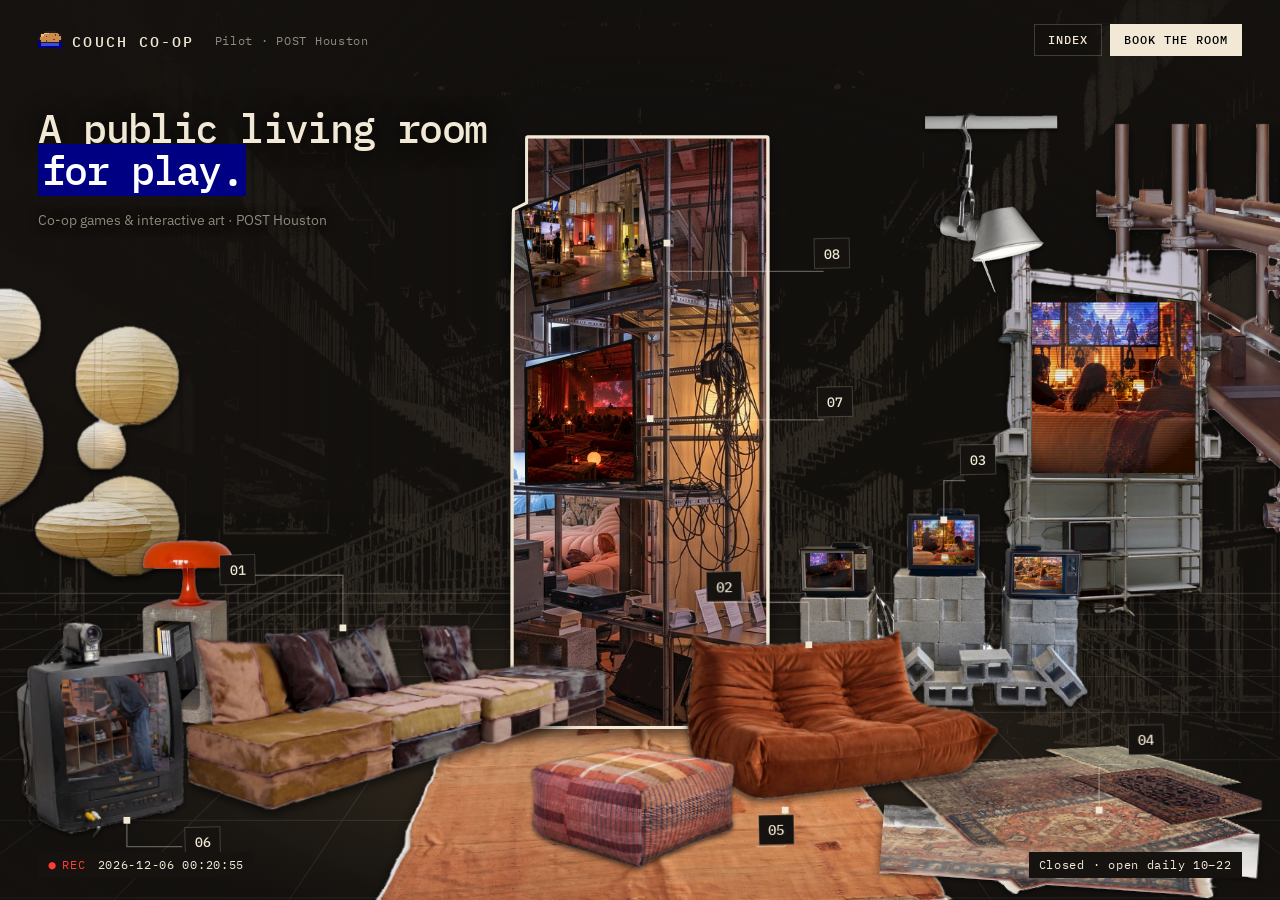
==== commit 00bd0be4: "Rotate only the rack and tower screens; CRTs and camcorder TV hold one still each Co-Authored-By: Cl" ====
--- a/website/index.html
+++ b/website/index.html
@@ -347,7 +347,7 @@
   <rect id="veil" width="2000" height="1333" fill="#000" opacity="0"/>
   <g id="glows" opacity="0"><circle cx="1800" cy="1080" r="260" fill="url(#glow)"/></g>
   
-  <g class="piece decor" aria-hidden="true"><g transform="translate(1900 520) rotate(0) scale(0.75 0.75) translate(-300.0 -450.0)"><g class="lift"><g><image class="thin" href="concept/lite/pipes.jpg" width="600" height="900" preserveAspectRatio="none" mask="url(#a0)"/></g></g></g></g><g class="piece decor" aria-hidden="true"><g transform="translate(1690 640) rotate(0) scale(0.62 0.62) translate(-284.5 -450.0)"><g class="lift"><g><image class="thin" href="concept/lite/rack-forest.jpg" width="569" height="900" preserveAspectRatio="none" mask="url(#a1)"/></g><defs><clipPath id="tv1_0"><polygon points="108,140 498,140 498,548 108,548"/></clipPath></defs><g class="tv" clip-path="url(#tv1_0)"><image class="base" style="animation-duration:10.4s;animation-delay:-1.7s" href="concept/tv/tv1.jpg" x="108" y="140" width="390" height="408" preserveAspectRatio="xMidYMid slice"/><image class="slide" style="animation-duration:10.4s;animation-delay:-9.5s" href="concept/tv/tv3.jpg" x="108" y="140" width="390" height="408" preserveAspectRatio="xMidYMid slice"/><image class="slide" style="animation-duration:10.4s;animation-delay:-6.9s" href="concept/tv/tv2.jpg" x="108" y="140" width="390" height="408" preserveAspectRatio="xMidYMid slice"/><image class="slide" style="animation-duration:10.4s;animation-delay:-4.3s" href="concept/tv/tv6.jpg" x="108" y="140" width="390" height="408" preserveAspectRatio="xMidYMid slice"/><rect x="108" y="140" width="390" height="408" fill="url(#tvscan)"/><rect class="sheen" x="108" y="140" width="390" height="408" fill="url(#sheen)"/></g></g></g></g><g class="piece decor" aria-hidden="true"><g transform="translate(150 640) rotate(0) scale(0.55 0.55) translate(-310.5 -394.0)"><g class="lift"><g><image class="cut" href="concept/lite/lanterns.jpg" width="621" height="788" preserveAspectRatio="none" mask="url(#a2)"/></g></g></g></g><g class="piece" data-id="setup" data-open="setup" tabindex="0" role="button" aria-label="05 The setup"><g transform="translate(1010 1170) rotate(-3) scale(1.05 0.441) translate(-428.0 -450.0)"><g class="lift low"><g><image class="flat" href="concept/lite/kilim.jpg" width="856" height="900" preserveAspectRatio="none" mask="url(#a3)"/></g></g></g></g><g class="piece" data-id="vision" data-open="vision" tabindex="0" role="button" aria-label="04 Our vision"><g transform="translate(1640 1215) rotate(4) scale(0.62 0.31) translate(-450.0 -377.0)"><g class="lift low"><g><image class="flat" href="concept/lite/rugs.jpg" width="900" height="754" preserveAspectRatio="none" mask="url(#a4)"/></g></g></g></g><g class="piece decor"><g transform="translate(1000 640) rotate(0) scale(1.08 1.08) translate(-435.5 -403.0)"><g class="lift"><path class="paper" d="M282.0 0.0 L609.0 0.0 L609.0 806.0 L262.0 806.0 L262.0 228.0 L264.0 99.0 L282.0 90.0Z"/><image href="concept/render/tower.jpg" width="822" height="806" clip-path="url(#c5)" preserveAspectRatio="none"/></g><defs><clipPath id="scr0"><polygon points="279,316 426,277 429,468 280,474"/></clipPath></defs><g class="piece screen" data-id="publishers" data-open="publishers" tabindex="0" role="button" aria-label="07 For publishers"><g clip-path="url(#scr0)"><image class="slide" style="animation-duration:9s;animation-delay:0s" href="concept/render/slide1.jpg" x="279" y="277" width="150" height="197" preserveAspectRatio="xMidYMid slice"/><image class="slide" style="animation-duration:9s;animation-delay:3s" href="concept/render/slide2.jpg" x="279" y="277" width="150" height="197" preserveAspectRatio="xMidYMid slice"/><image class="slide" style="animation-duration:9s;animation-delay:6s" href="concept/render/slide3.jpg" x="279" y="277" width="150" height="197" preserveAspectRatio="xMidYMid slice"/></g><g class="flip"><polygon class="blue" points="279,316 426,277 429,468 280,474"/><g transform="translate(354 376) rotate(-14)"><text class="st-k" y="-20.4" text-anchor="middle" style="font-size:5.1px">FEATURED SCREEN</text><text class="st-t" y="-2.8" text-anchor="middle" style="font-size:16px">YOUR GAME</text><text class="st-t" y="14.0" text-anchor="middle" style="font-size:16px">HERE</text></g></g><polygon class="bezel" points="279,316 426,277 429,468 280,474"/></g><defs><clipPath id="scr1"><polygon points="271,98 435,38 457,196 293,229"/></clipPath></defs><g class="piece screen" data-id="sidescreen" data-open="sidescreen" tabindex="0" role="button" aria-label="08 Side screen"><g clip-path="url(#scr1)"><image style="animation-duration:3s;animation-delay:0s" href="concept/render/slide4.jpg" x="271" y="38" width="186" height="191" preserveAspectRatio="xMidYMid slice"/></g><g class="flip"><polygon class="blue" points="271,98 435,38 457,196 293,229"/><g transform="translate(364 134) rotate(-20)"><text class="st-k" y="-16.5" text-anchor="middle" style="font-size:7.0px">ALSO</text><text class="st-t" y="7.7" text-anchor="middle" style="font-size:22px">PLAYING</text></g></g><polygon class="bezel" points="271,98 435,38 457,196 293,229"/></g></g></g><g class="piece" data-id="program" data-open="program" tabindex="0" role="button" aria-label="03 Program"><g transform="translate(1450 900) rotate(0) scale(0.48 0.48) translate(-450.0 -317.5)"><g class="lift"><g><image class="cut" href="concept/lite/crt-blocks.jpg" width="900" height="635" preserveAspectRatio="none" mask="url(#a6)"/></g><defs><clipPath id="tv6_0"><polygon points="22,148 168,148 165,256 25,256"/></clipPath></defs><g class="tv" clip-path="url(#tv6_0)"><image class="base" style="animation-duration:5.2s;animation-delay:-5.0s" href="concept/tv/tv4.jpg" x="22" y="148" width="146" height="108" preserveAspectRatio="xMidYMid slice"/><image class="slide" style="animation-duration:5.2s;animation-delay:-2.4s" href="concept/tv/tv1.jpg" x="22" y="148" width="146" height="108" preserveAspectRatio="xMidYMid slice"/><rect x="22" y="148" width="146" height="108" fill="url(#tvscan)"/><rect class="sheen" x="22" y="148" width="146" height="108" fill="url(#sheen)"/></g><defs><clipPath id="tv6_1"><polygon points="355,48 545,48 545,186 355,186"/></clipPath></defs><g class="tv" clip-path="url(#tv6_1)"><image class="base" style="animation-duration:7.8s;animation-delay:-3.5s" href="concept/tv/tv2.jpg" x="355" y="48" width="190" height="138" preserveAspectRatio="xMidYMid slice"/><image class="slide" style="animation-duration:7.8s;animation-delay:-0.9s" href="concept/tv/tv6.jpg" x="355" y="48" width="190" height="138" preserveAspectRatio="xMidYMid slice"/><image class="slide" style="animation-duration:7.8s;animation-delay:-6.1s" href="concept/tv/tv3.jpg" x="355" y="48" width="190" height="138" preserveAspectRatio="xMidYMid slice"/><rect x="355" y="48" width="190" height="138" fill="url(#tvscan)"/><rect class="sheen" x="355" y="48" width="190" height="138" fill="url(#sheen)"/></g><defs><clipPath id="tv6_2"><polygon points="667,160 815,160 813,262 668,262"/></clipPath></defs><g class="tv" clip-path="url(#tv6_2)"><image class="base" style="animation-duration:5.2s;animation-delay:-2.0s" href="concept/tv/tv5.jpg" x="667" y="160" width="148" height="102" preserveAspectRatio="xMidYMid slice"/><image class="slide" style="animation-duration:5.2s;animation-delay:-4.6s" href="concept/tv/tv3.jpg" x="667" y="160" width="148" height="102" preserveAspectRatio="xMidYMid slice"/><rect x="667" y="160" width="148" height="102" fill="url(#tvscan)"/><rect class="sheen" x="667" y="160" width="148" height="102" fill="url(#sheen)"/></g></g></g></g><g class="piece decor" aria-hidden="true"><g transform="translate(330 960) rotate(0) scale(0.36 0.36) translate(-199.0 -450.0)"><g class="lift"><g><image class="cut" href="concept/lite/lamp-mushroom.jpg" width="398" height="900" preserveAspectRatio="none" mask="url(#a7)"/></g></g></g></g><g class="piece" data-id="dropin" data-open="dropin" tabindex="0" role="button" aria-label="01 Drop in"><g transform="translate(640 1050) rotate(-2) scale(0.7 0.7) translate(-450.0 -203.5)"><g class="lift"><g><image class="cut" href="concept/lite/floor-sofa.jpg" width="900" height="407" preserveAspectRatio="none" mask="url(#a8)"/></g></g></g></g><g class="piece" data-id="book" data-open="book" tabindex="0" role="button" aria-label="02 Book the room"><g transform="translate(1300 1060) rotate(3) scale(0.52 0.52) translate(-450.0 -261.0)"><g class="lift"><g><image class="cut" href="concept/lite/togo.jpg" width="900" height="522" preserveAspectRatio="none" mask="url(#a9)"/></g></g></g></g><g class="piece" data-id="visit" data-open="visit" tabindex="0" role="button" aria-label="06 Visit us"><g transform="translate(200 1080) rotate(-3) scale(0.36 0.36) translate(-344.0 -450.0)"><g class="lift"><g><image class="cut" href="concept/lite/crt-cam.jpg" width="688" height="900" preserveAspectRatio="none" mask="url(#a10)"/></g><defs><clipPath id="tv10_0"><polygon points="196,240 622,230 622,632 200,648"/></clipPath></defs><g class="tv" clip-path="url(#tv10_0)"><image class="base" style="animation-duration:5.2s;animation-delay:-1.4s" href="concept/tv/tv5.jpg" x="196" y="230" width="426" height="418" preserveAspectRatio="xMidYMid slice"/><image class="slide" style="animation-duration:5.2s;animation-delay:-4.0s" href="concept/tv/tv2.jpg" x="196" y="230" width="426" height="418" preserveAspectRatio="xMidYMid slice"/><rect x="196" y="230" width="426" height="418" fill="url(#tvscan)"/><rect class="sheen" x="196" y="230" width="426" height="418" fill="url(#sheen)"/></g></g></g></g><g class="piece decor" aria-hidden="true"><g transform="translate(990 1195) rotate(-1) scale(0.34 0.34) translate(-450.0 -269.0)"><g class="lift"><g><image class="cut" href="concept/lite/pouf.jpg" width="900" height="538" preserveAspectRatio="none" mask="url(#a11)"/></g></g></g></g><g class="piece decor" aria-hidden="true"><g transform="translate(1520 300) rotate(0) scale(0.3 0.3) translate(-328.5 -450.0)"><g class="lift"><g><image class="cut" href="concept/lite/clamp-lamp.jpg" width="657" height="900" preserveAspectRatio="none" mask="url(#a12)"/></g></g></g></g>
+  <g class="piece decor" aria-hidden="true"><g transform="translate(1900 520) rotate(0) scale(0.75 0.75) translate(-300.0 -450.0)"><g class="lift"><g><image class="thin" href="concept/lite/pipes.jpg" width="600" height="900" preserveAspectRatio="none" mask="url(#a0)"/></g></g></g></g><g class="piece decor" aria-hidden="true"><g transform="translate(1690 640) rotate(0) scale(0.62 0.62) translate(-284.5 -450.0)"><g class="lift"><g><image class="thin" href="concept/lite/rack-forest.jpg" width="569" height="900" preserveAspectRatio="none" mask="url(#a1)"/></g><defs><clipPath id="tv1_0"><polygon points="108,140 498,140 498,548 108,548"/></clipPath></defs><g class="tv" clip-path="url(#tv1_0)"><image class="base" style="animation-duration:10.4s;animation-delay:-1.7s" href="concept/tv/tv1.jpg" x="108" y="140" width="390" height="408" preserveAspectRatio="xMidYMid slice"/><image class="slide" style="animation-duration:10.4s;animation-delay:-9.5s" href="concept/tv/tv3.jpg" x="108" y="140" width="390" height="408" preserveAspectRatio="xMidYMid slice"/><image class="slide" style="animation-duration:10.4s;animation-delay:-6.9s" href="concept/tv/tv2.jpg" x="108" y="140" width="390" height="408" preserveAspectRatio="xMidYMid slice"/><image class="slide" style="animation-duration:10.4s;animation-delay:-4.3s" href="concept/tv/tv6.jpg" x="108" y="140" width="390" height="408" preserveAspectRatio="xMidYMid slice"/><rect x="108" y="140" width="390" height="408" fill="url(#tvscan)"/><rect class="sheen" x="108" y="140" width="390" height="408" fill="url(#sheen)"/></g></g></g></g><g class="piece decor" aria-hidden="true"><g transform="translate(150 640) rotate(0) scale(0.55 0.55) translate(-310.5 -394.0)"><g class="lift"><g><image class="cut" href="concept/lite/lanterns.jpg" width="621" height="788" preserveAspectRatio="none" mask="url(#a2)"/></g></g></g></g><g class="piece" data-id="setup" data-open="setup" tabindex="0" role="button" aria-label="05 The setup"><g transform="translate(1010 1170) rotate(-3) scale(1.05 0.441) translate(-428.0 -450.0)"><g class="lift low"><g><image class="flat" href="concept/lite/kilim.jpg" width="856" height="900" preserveAspectRatio="none" mask="url(#a3)"/></g></g></g></g><g class="piece" data-id="vision" data-open="vision" tabindex="0" role="button" aria-label="04 Our vision"><g transform="translate(1640 1215) rotate(4) scale(0.62 0.31) translate(-450.0 -377.0)"><g class="lift low"><g><image class="flat" href="concept/lite/rugs.jpg" width="900" height="754" preserveAspectRatio="none" mask="url(#a4)"/></g></g></g></g><g class="piece decor"><g transform="translate(1000 640) rotate(0) scale(1.08 1.08) translate(-435.5 -403.0)"><g class="lift"><path class="paper" d="M282.0 0.0 L609.0 0.0 L609.0 806.0 L262.0 806.0 L262.0 228.0 L264.0 99.0 L282.0 90.0Z"/><image href="concept/render/tower.jpg" width="822" height="806" clip-path="url(#c5)" preserveAspectRatio="none"/></g><defs><clipPath id="scr0"><polygon points="279,316 426,277 429,468 280,474"/></clipPath></defs><g class="piece screen" data-id="publishers" data-open="publishers" tabindex="0" role="button" aria-label="07 For publishers"><g clip-path="url(#scr0)"><image style="animation-duration:9s;animation-delay:0s" href="concept/render/slide1.jpg" x="279" y="277" width="150" height="197" preserveAspectRatio="xMidYMid slice"/><image class="slide" style="animation-duration:9s;animation-delay:3s" href="concept/render/slide2.jpg" x="279" y="277" width="150" height="197" preserveAspectRatio="xMidYMid slice"/><image class="slide" style="animation-duration:9s;animation-delay:6s" href="concept/render/slide3.jpg" x="279" y="277" width="150" height="197" preserveAspectRatio="xMidYMid slice"/></g><g class="flip"><polygon class="blue" points="279,316 426,277 429,468 280,474"/><g transform="translate(354 376) rotate(-14)"><text class="st-k" y="-20.4" text-anchor="middle" style="font-size:5.1px">FEATURED SCREEN</text><text class="st-t" y="-2.8" text-anchor="middle" style="font-size:16px">YOUR GAME</text><text class="st-t" y="14.0" text-anchor="middle" style="font-size:16px">HERE</text></g></g><polygon class="bezel" points="279,316 426,277 429,468 280,474"/></g><defs><clipPath id="scr1"><polygon points="271,98 435,38 457,196 293,229"/></clipPath></defs><g class="piece screen" data-id="sidescreen" data-open="sidescreen" tabindex="0" role="button" aria-label="08 Side screen"><g clip-path="url(#scr1)"><image style="animation-duration:6s;animation-delay:0s" href="concept/render/slide4.jpg" x="271" y="38" width="186" height="191" preserveAspectRatio="xMidYMid slice"/><image class="slide" style="animation-duration:6s;animation-delay:3s" href="concept/render/slide5.jpg" x="271" y="38" width="186" height="191" preserveAspectRatio="xMidYMid slice"/></g><g class="flip"><polygon class="blue" points="271,98 435,38 457,196 293,229"/><g transform="translate(364 134) rotate(-20)"><text class="st-k" y="-16.5" text-anchor="middle" style="font-size:7.0px">ALSO</text><text class="st-t" y="7.7" text-anchor="middle" style="font-size:22px">PLAYING</text></g></g><polygon class="bezel" points="271,98 435,38 457,196 293,229"/></g></g></g><g class="piece" data-id="program" data-open="program" tabindex="0" role="button" aria-label="03 Program"><g transform="translate(1450 900) rotate(0) scale(0.48 0.48) translate(-450.0 -317.5)"><g class="lift"><g><image class="cut" href="concept/lite/crt-blocks.jpg" width="900" height="635" preserveAspectRatio="none" mask="url(#a6)"/></g><defs><clipPath id="tv6_0"><polygon points="22,148 168,148 165,256 25,256"/></clipPath></defs><g class="tv" clip-path="url(#tv6_0)"><image href="concept/tv/tv4.jpg" x="22" y="148" width="146" height="108" preserveAspectRatio="xMidYMid slice"/><rect x="22" y="148" width="146" height="108" fill="url(#tvscan)"/><rect class="sheen" x="22" y="148" width="146" height="108" fill="url(#sheen)"/></g><defs><clipPath id="tv6_1"><polygon points="355,48 545,48 545,186 355,186"/></clipPath></defs><g class="tv" clip-path="url(#tv6_1)"><image href="concept/tv/tv2.jpg" x="355" y="48" width="190" height="138" preserveAspectRatio="xMidYMid slice"/><rect x="355" y="48" width="190" height="138" fill="url(#tvscan)"/><rect class="sheen" x="355" y="48" width="190" height="138" fill="url(#sheen)"/></g><defs><clipPath id="tv6_2"><polygon points="667,160 815,160 813,262 668,262"/></clipPath></defs><g class="tv" clip-path="url(#tv6_2)"><image href="concept/tv/tv3.jpg" x="667" y="160" width="148" height="102" preserveAspectRatio="xMidYMid slice"/><rect x="667" y="160" width="148" height="102" fill="url(#tvscan)"/><rect class="sheen" x="667" y="160" width="148" height="102" fill="url(#sheen)"/></g></g></g></g><g class="piece decor" aria-hidden="true"><g transform="translate(330 960) rotate(0) scale(0.36 0.36) translate(-199.0 -450.0)"><g class="lift"><g><image class="cut" href="concept/lite/lamp-mushroom.jpg" width="398" height="900" preserveAspectRatio="none" mask="url(#a7)"/></g></g></g></g><g class="piece" data-id="dropin" data-open="dropin" tabindex="0" role="button" aria-label="01 Drop in"><g transform="translate(640 1050) rotate(-2) scale(0.7 0.7) translate(-450.0 -203.5)"><g class="lift"><g><image class="cut" href="concept/lite/floor-sofa.jpg" width="900" height="407" preserveAspectRatio="none" mask="url(#a8)"/></g></g></g></g><g class="piece" data-id="book" data-open="book" tabindex="0" role="button" aria-label="02 Book the room"><g transform="translate(1300 1060) rotate(3) scale(0.52 0.52) translate(-450.0 -261.0)"><g class="lift"><g><image class="cut" href="concept/lite/togo.jpg" width="900" height="522" preserveAspectRatio="none" mask="url(#a9)"/></g></g></g></g><g class="piece" data-id="visit" data-open="visit" tabindex="0" role="button" aria-label="06 Visit us"><g transform="translate(200 1080) rotate(-3) scale(0.36 0.36) translate(-344.0 -450.0)"><g class="lift"><g><image class="cut" href="concept/lite/crt-cam.jpg" width="688" height="900" preserveAspectRatio="none" mask="url(#a10)"/></g><defs><clipPath id="tv10_0"><polygon points="196,240 622,230 622,632 200,648"/></clipPath></defs><g class="tv" clip-path="url(#tv10_0)"><image href="concept/tv/tv5.jpg" x="196" y="230" width="426" height="418" preserveAspectRatio="xMidYMid slice"/><rect x="196" y="230" width="426" height="418" fill="url(#tvscan)"/><rect class="sheen" x="196" y="230" width="426" height="418" fill="url(#sheen)"/></g></g></g></g><g class="piece decor" aria-hidden="true"><g transform="translate(990 1195) rotate(-1) scale(0.34 0.34) translate(-450.0 -269.0)"><g class="lift"><g><image class="cut" href="concept/lite/pouf.jpg" width="900" height="538" preserveAspectRatio="none" mask="url(#a11)"/></g></g></g></g><g class="piece decor" aria-hidden="true"><g transform="translate(1520 300) rotate(0) scale(0.3 0.3) translate(-328.5 -450.0)"><g class="lift"><g><image class="cut" href="concept/lite/clamp-lamp.jpg" width="657" height="900" preserveAspectRatio="none" mask="url(#a12)"/></g></g></g></g>
   <g class="ptags" aria-hidden="true"><g class="ptag" data-for="dropin"><path class="string" d="M382 852 L 560 852 L 560 930"/><rect class="pin" x="555" y="925" width="10" height="10"/><g class="card" data-for="dropin"><g class="full"><rect class="bg" x="360" y="830" width="236" height="44"/><path class="hi" d="M361.5 872.5 V831.5 H594"/><path class="lo" d="M361.5 872.5 H594 V831.5"/><text class="lbl" x="416" y="861">DROP IN · PLAY</text></g><rect class="mini" x="360" y="830" width="52" height="44"/><rect class="chip" x="366" y="836" width="40" height="32"/><text class="num" x="386" y="860" text-anchor="middle">01</text></g><g class="dot" data-for="dropin"><circle cx="560" cy="896" r="34"/><text x="560" y="909" text-anchor="middle">01</text></g></g><g class="ptag" data-for="book"><path class="string" d="M1102 892 L 1250 892 L 1250 955"/><rect class="pin" x="1245" y="950" width="10" height="10"/><g class="card" data-for="book"><g class="full"><rect class="bg" x="1080" y="870" width="223" height="44"/><path class="hi" d="M1081.5 912.5 V871.5 H1302"/><path class="lo" d="M1081.5 912.5 H1302 V871.5"/><text class="lbl" x="1136" y="901">BOOK THE ROOM</text></g><rect class="mini" x="1080" y="870" width="52" height="44"/><rect class="chip" x="1086" y="876" width="40" height="32"/><text class="num" x="1106" y="900" text-anchor="middle">02</text></g><g class="dot" data-for="book"><circle cx="1250" cy="921" r="34"/><text x="1250" y="934" text-anchor="middle">02</text></g></g><g class="ptag" data-for="program"><path class="string" d="M1482 712 L 1450 712 L 1450 770"/><rect class="pin" x="1445" y="765" width="10" height="10"/><g class="card" data-for="program"><g class="full"><rect class="bg" x="1460" y="690" width="248" height="44"/><path class="hi" d="M1461.5 732.5 V691.5 H1706"/><path class="lo" d="M1461.5 732.5 H1706 V691.5"/><text class="lbl" x="1516" y="721">SNACKS & NIGHTS</text></g><rect class="mini" x="1460" y="690" width="52" height="44"/><rect class="chip" x="1466" y="696" width="40" height="32"/><text class="num" x="1486" y="720" text-anchor="middle">03</text></g><g class="dot" data-for="program"><circle cx="1450" cy="736" r="34"/><text x="1450" y="749" text-anchor="middle">03</text></g></g><g class="ptag" data-for="vision"><path class="string" d="M1722 1132 L 1680 1132 L 1680 1200"/><rect class="pin" x="1675" y="1195" width="10" height="10"/><g class="card" data-for="vision"><g class="full"><rect class="bg" x="1700" y="1110" width="174" height="44"/><path class="hi" d="M1701.5 1152.5 V1111.5 H1872"/><path class="lo" d="M1701.5 1152.5 H1872 V1111.5"/><text class="lbl" x="1756" y="1141">SHOES OFF</text></g><rect class="mini" x="1700" y="1110" width="52" height="44"/><rect class="chip" x="1706" y="1116" width="40" height="32"/><text class="num" x="1726" y="1140" text-anchor="middle">04</text></g><g class="dot" data-for="vision"><circle cx="1680" cy="1166" r="34"/><text x="1680" y="1179" text-anchor="middle">04</text></g></g><g class="ptag" data-for="setup"><path class="string" d="M1172 1254 L 1215 1254 L 1215 1200"/><rect class="pin" x="1210" y="1195" width="10" height="10"/><g class="card" data-for="setup"><g class="full"><rect class="bg" x="1150" y="1232" width="174" height="44"/><path class="hi" d="M1151.5 1274.5 V1233.5 H1322"/><path class="lo" d="M1151.5 1274.5 H1322 V1233.5"/><text class="lbl" x="1206" y="1263">THE SETUP</text></g><rect class="mini" x="1150" y="1232" width="52" height="44"/><rect class="chip" x="1156" y="1238" width="40" height="32"/><text class="num" x="1176" y="1262" text-anchor="middle">05</text></g><g class="dot" data-for="setup"><circle cx="1215" cy="1166" r="34"/><text x="1215" y="1179" text-anchor="middle">05</text></g></g><g class="ptag" data-for="visit"><path class="string" d="M322 1254 L 240 1254 L 240 1215"/><rect class="pin" x="235" y="1210" width="10" height="10"/><g class="card" data-for="visit"><g class="full"><rect class="bg" x="300" y="1232" width="260" height="44"/><path class="hi" d="M301.5 1274.5 V1233.5 H559"/><path class="lo" d="M301.5 1274.5 H559 V1233.5"/><text class="lbl" x="356" y="1263">LIVE CAM · VISIT</text></g><rect class="mini" x="300" y="1232" width="52" height="44"/><rect class="chip" x="306" y="1238" width="40" height="32"/><text class="num" x="326" y="1262" text-anchor="middle">06</text></g><g class="dot" data-for="visit"><circle cx="240" cy="1181" r="34"/><text x="240" y="1194" text-anchor="middle">06</text></g></g><g class="ptag" data-for="publishers"><path class="string" d="M1272 622 L 1015 622 L 1015 620"/><rect class="pin" x="1010" y="615" width="10" height="10"/><g class="card" data-for="publishers"><g class="full"><rect class="bg" x="1250" y="600" width="236" height="44"/><path class="hi" d="M1251.5 642.5 V601.5 H1484"/><path class="lo" d="M1251.5 642.5 H1484 V601.5"/><text class="lbl" x="1306" y="631">FOR PUBLISHERS</text></g><rect class="mini" x="1250" y="600" width="52" height="44"/><rect class="chip" x="1256" y="606" width="40" height="32"/><text class="num" x="1276" y="630" text-anchor="middle">07</text></g><g class="dot" data-for="publishers"><circle cx="930" cy="690" r="34"/><text x="930" y="703" text-anchor="middle">07</text></g></g><g class="ptag" data-for="sidescreen"><path class="string" d="M1272 402 L 1040 402 L 1040 360"/><rect class="pin" x="1035" y="355" width="10" height="10"/><g class="card" data-for="sidescreen"><g class="full"><rect class="bg" x="1250" y="380" width="198" height="44"/><path class="hi" d="M1251.5 422.5 V381.5 H1447"/><path class="lo" d="M1251.5 422.5 H1447 V381.5"/><text class="lbl" x="1306" y="411">SIDE SCREEN</text></g><rect class="mini" x="1250" y="380" width="52" height="44"/><rect class="chip" x="1256" y="386" width="40" height="32"/><text class="num" x="1276" y="410" text-anchor="middle">08</text></g><g class="dot" data-for="sidescreen"><circle cx="760" cy="590" r="34"/><text x="760" y="603" text-anchor="middle">08</text></g></g></g>
 </svg></div>
 <div class="scan" aria-hidden="true"></div>
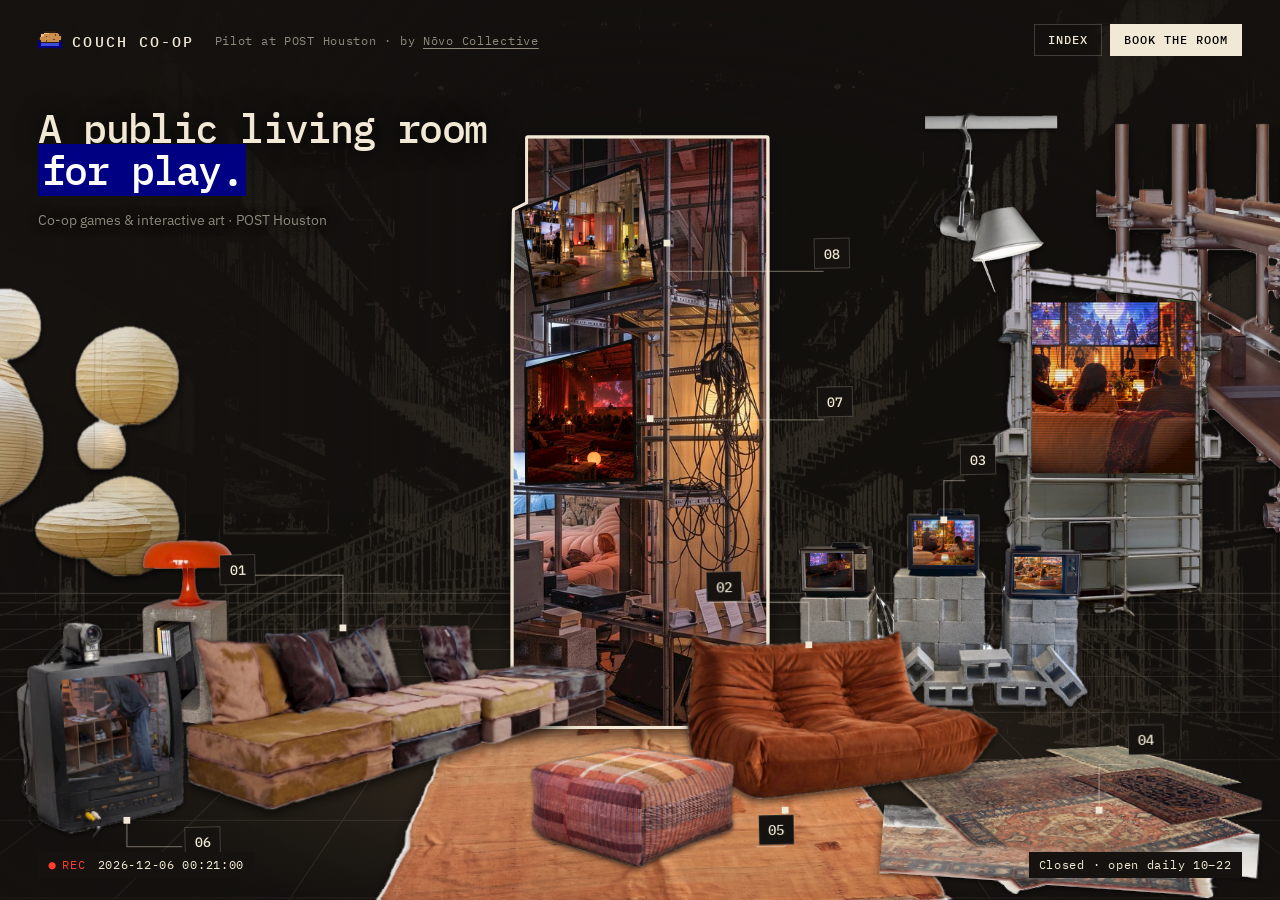
==== commit c29cec7b: "Compact windows (photo + fact table + one action), Nōvo credit, direct placement mailto, lighter pre" ====
--- a/website/index.html
+++ b/website/index.html
@@ -295,6 +295,32 @@
   .pkg.premium { background:var(--cut) !important; }
   .menu button:hover .lbl { background:none !important; color:var(--cut) !important; }
   .rotate-title, .rotate-logo { font-family:var(--mono) !important; }
+  /* ---------- compact windows: picture beside a short fact table, one action, details folded ---------- */
+  .window { width:min(900px, calc(100% - 32px)) !important; }
+  .winbody { padding:24px 28px 26px !important; }
+  .winbody > * { max-width:none !important; }
+  .sum { display:grid; grid-template-columns:1.05fr 1fr; gap:28px; align-items:start; }
+  .sum .pic { aspect-ratio:4 / 3.3 !important; margin:0 !important; background:#e6e1d6 !important; }
+  .sum .pic img { width:100%; height:100%; object-fit:cover; display:block; }
+  .sum .display { font-size:clamp(28px,3vw,38px) !important; margin:0 0 12px !important; }
+  .sum .lead { font-size:15px !important; margin:0 0 14px !important; }
+  .kv { margin:0; border-top:1px solid #1412101f; }
+  .kv div { display:grid; grid-template-columns:96px 1fr; gap:12px; padding:9px 0; border-bottom:1px solid #1412101f; }
+  .kv dt { font:500 11px/1.65 var(--mono); letter-spacing:.1em; text-transform:uppercase; color:#14121099; }
+  .kv dd { margin:0; font:400 14px/1.45 var(--sans); color:#141210; }
+  .acts { display:flex; flex-wrap:wrap; gap:8px; align-items:center; margin-top:16px; }
+  .acts .small { margin:0 0 0 4px !important; }
+  .window .btn.dark { background:#141210 !important; color:#f3efe6 !important; box-shadow:none !important; }
+  .window a { color:var(--cut); }
+  .window a.btn { color:#f3efe6 !important; text-decoration:none; }
+  .more { margin-top:18px; border-top:1px solid #1412101f; padding-top:12px; }
+  .more summary { font:500 11px/1 var(--mono); letter-spacing:.12em; text-transform:uppercase; cursor:pointer; list-style:none; color:#141210; }
+  .more summary::-webkit-details-marker { display:none; }
+  .more summary::before { content:"+ "; } .more[open] summary::before { content:"– "; }
+  .more p, .more .hours { margin:10px 0 0 !important; font-size:13px; }
+  .credit { margin-top:16px !important; }
+  .study a { color:inherit; text-decoration:underline; text-underline-offset:3px; }
+  @media (max-width:720px) { .sum { grid-template-columns:1fr; gap:16px; } .sum .pic { aspect-ratio:16 / 9 !important; } .kv div { grid-template-columns:84px 1fr; } }
   body.og .top nav, body.og .hud, body.og .ptags, body.og .loader, body.og .study, body.og .hero p { display:none !important; }
   body.og .collage { opacity:1 !important; transition:none !important; }
   @media (max-height:560px) { .hero h1 { font-size:22px !important; } .hero { top:48px !important; } .logo { font-size:12px !important; } }
@@ -317,7 +343,7 @@
 <script>if (/[?&]og\b/.test(location.search)) document.body.classList.add("og");</script>
 <header class="top">
   <a class="logo" href="#"><img class="mark" src="favicon.svg" alt="" width="26" height="26">COUCH CO-OP</a>
-  <span class="study">Pilot · POST Houston</span>
+  <span class="study">Pilot at POST Houston · by <a href="https://novocollective.org" target="_blank" rel="noopener">Nōvo Collective</a></span>
   <nav><button class="btn ghost" data-open="menu" aria-haspopup="dialog">Index</button><button class="btn primary" data-open="book">Book the room</button></nav>
 </header>
 <div class="loader" aria-hidden="true"><p>LOADING <span id="loadtxt"></span></p><div class="track"><i id="loadbar"></i></div></div>
@@ -382,144 +408,101 @@
 
 <!-- ===== PANEL CONTENT (edit copy here) ===== -->
 <template id="panel-vision" data-title="Our vision">
-  <p class="kicker">Our vision</p>
-  <h3 class="display">Shoes off. <em>Settle in.</em></h3>
-  <p class="lead">A third space where people meet through cooperative games, interactive art and culture.</p>
-  <figure class="pic"><img src="images/win-vision.jpg" alt="Friends on a long floor sofa playing a co-op game on two screens"></figure>
-  <section class="grp">
-    <h4>House rules</h4>
-    <ul class="ticks"><li>Couches everywhere</li><li>Shoes off at the door</li><li>Room to sprawl on the floor</li></ul>
-  </section>
-  <section class="grp">
-    <h4>Not every game is about winning</h4>
-    <p>We pick cooperative experiences that get people talking, teaming up and discovering together. Play, watch, or just hang out.</p>
-  </section>
-  <section class="grp">
-    <h4>Two phases</h4>
-    <div class="phases">
-      <div><span class="chip">Now · Phase 1</span><p>A pop-up living room inside POST Houston: one scaffold structure, two consoles, 4–6 players.</p></div>
-      <div><span class="chip blue">Next · Phase 2</span><p>A permanent home for games and interactive art, with exhibitions, workshops and a full program.</p></div>
+  <div class="sum">
+    <figure class="pic"><img src="images/win-vision.jpg" alt="Friends on a long floor sofa playing a co-op game on two screens" width="960" height="540"></figure>
+    <div class="txt">
+      <p class="kicker">Our vision</p>
+      <h3 class="display">Shoes off. <em>Settle in.</em></h3>
+      <p class="lead">A third space where people meet through co-op games, interactive art and culture.</p>
+      <dl class="kv"><div><dt>Now</dt><dd>Phase 1: a pop-up living room at POST Houston</dd></div><div><dt>Next</dt><dd>Phase 2: a permanent home with exhibitions and workshops</dd></div><div><dt>Focus</dt><dd>Playing together, not winning</dd></div><div><dt>By</dt><dd><a href="https://novocollective.org" target="_blank" rel="noopener">Nōvo Collective</a></dd></div></dl>
+      <div class="acts"><button class="btn" data-open="dropin">Come play · free</button></div>
     </div>
-  </section>
-  <p class="small">An initiative by Nōvo Collective.</p>
+  </div>
+  <details class="more"><summary>About Nōvo Collective</summary><p>Couch Co-Op is an initiative by <a href="https://novocollective.org" target="_blank" rel="noopener">Nōvo Collective</a>, the team behind the idea, the room and the program. Say hello: <a class="mail" href="mailto:hi@novocollective.org">hi@novocollective.org</a></p></details>
 </template>
 
 <template id="panel-featured" data-title="Featured screen">
   <p class="kicker">The big screen</p>
   <h3 class="display">Now <em>featuring</em></h3>
   <p class="lead">The main screen hosts the featured co-op game. The first title will be announced soon.</p>
-  <p class="small">Want your game on this screen? <button class="link" data-open="publishers">See publisher packages →</button></p>
+  <div class="acts"><button class="btn" data-open="publishers">Publisher packages</button></div>
 </template>
 
 <template id="panel-sidescreen" data-title="Side screen">
-  <p class="kicker">The second screen</p>
-  <h3 class="display">Also <em>playing</em></h3>
-  <p class="lead">A smaller setup for indie co-op, experimental games and interactive art to try between rounds.</p>
-  <figure class="pic"><img src="images/win-sidescreen.jpg" alt="People playing with an interactive light installation projected on the floor and screens"></figure>
-  <section class="grp">
-    <h4>Lineup</h4>
-    <div class="lineup">
-      <div class="slot"><span>01</span>Indie co-op pick · TBA</div>
-      <div class="slot"><span>02</span>Interactive art piece · TBA</div>
-      <div class="slot"><span>03</span>Experimental game · TBA</div>
+  <div class="sum">
+    <figure class="pic"><img src="images/win-sidescreen.jpg" alt="People playing with an interactive light installation" width="960" height="540"></figure>
+    <div class="txt">
+      <p class="kicker">The second screen</p>
+      <h3 class="display">Also <em>playing</em></h3>
+      <p class="lead">A smaller setup for things to try between rounds.</p>
+      <dl class="kv"><div><dt>01</dt><dd>Indie co-op pick · TBA</dd></div><div><dt>02</dt><dd>Interactive art piece · TBA</dd></div><div><dt>03</dt><dd>Experimental game · TBA</dd></div><div><dt>Note</dt><dd>The lineup rotates through the pilot</dd></div></dl>
     </div>
-  </section>
-  <p class="small">The lineup rotates through the pilot.</p>
+  </div>
 </template>
 
 <template id="panel-setup" data-title="The setup">
-  <p class="kicker">How the room works</p>
-  <h3 class="display">Two consoles, <em>4–6 players</em></h3>
-  <p class="lead">A temporary living room built from scaffolding, steel and curtains inside POST Houston. Open enough to see in, enclosed enough to feel like yours.</p>
-  <figure class="pic"><img src="images/win-setup.jpg" alt="A scaffold tower with hanging screens and CRT monitors on cinderblocks, next to floor sofas"></figure>
-  <div class="facts">
-    <div><b>2</b><span>consoles</span></div>
-    <div><b>2</b><span>screens: featured + side</span></div>
-    <div><b>4–6</b><span>people at a time</span></div>
-  </div>
-  <section class="grp">
-    <h4>Two ways in</h4>
-    <div class="two-ways">
-      <button class="way" data-open="dropin"><b>Drop in</b><span>Free open play, 10am – 10pm</span></button>
-      <button class="way" data-open="book"><b>Book it</b><span>The room to yourselves, $15 / 2 hours</span></button>
+  <div class="sum">
+    <figure class="pic"><img src="images/win-setup.jpg" alt="A scaffold tower with hanging screens and CRT monitors on cinderblocks, next to floor sofas" width="960" height="540"></figure>
+    <div class="txt">
+      <p class="kicker">How the room works</p>
+      <h3 class="display">Two consoles, <em>4–6 players</em></h3>
+      
+      <dl class="kv"><div><dt>Structure</dt><dd>Scaffolding, steel and curtains</dd></div><div><dt>Screens</dt><dd>1 featured + 1 side screen</dd></div><div><dt>Seats</dt><dd>Floor sofas, poufs and rugs</dd></div><div><dt>Where</dt><dd>Inside POST Houston</dd></div></dl>
+      <div class="acts"><button class="btn" data-open="dropin">Drop in · free</button><button class="btn dark" data-open="book">Book · $15 / 2h</button></div>
     </div>
-  </section>
+  </div>
 </template>
 
 <template id="panel-dropin" data-title="Drop in">
-  <p class="kicker">Open play</p>
-  <h3 class="display">Free to play. <em>Just show up.</em></h3>
-  <p class="lead">Open <b>every day, 10am – 10pm</b>. Walk in, take your shoes off, join a game. No ticket, no sign-up.</p>
-  <figure class="pic"><img src="images/win-dropin.jpg" alt="People on poufs and bean bags with controllers in front of a big screen"></figure>
-  <section class="grp">
-    <h4>This week</h4>
-    <p class="small">When a group books the room it's private for that block. Check before you come.</p>
-    <div class="hours" id="openHoursList"></div>
-  </section>
-  <button class="btn" data-open="book">Book the room · $15 / 2 hours</button>
+  <div class="sum">
+    <figure class="pic"><img src="images/win-dropin.jpg" alt="People on poufs and bean bags with controllers in front of a big screen" width="960" height="540"></figure>
+    <div class="txt">
+      <p class="kicker">Open play</p>
+      <h3 class="display">Free to play. <em>Just show up.</em></h3>
+      
+      <dl class="kv"><div><dt>When</dt><dd>Every day, 10am – 10pm</dd></div><div><dt>Cost</dt><dd>Free, no ticket or sign-up</dd></div><div><dt>Room</dt><dd>2 consoles · 4–6 players</dd></div><div><dt>Rule</dt><dd>Shoes off at the rug</dd></div></dl>
+      <div class="acts"><button class="btn dark" data-open="book">Book the room · $15 / 2h</button></div>
+    </div>
+  </div>
+  <details class="more"><summary>Next 3 days</summary><p class="small">A private booking closes open play for that block.</p><div class="hours" id="openHoursList"></div></details>
 </template>
 
 <template id="panel-program" data-title="Program">
-  <p class="kicker">What's on</p>
-  <h3 class="display">Snacks <em>&amp; nights</em></h3>
-  <p class="lead">Co-op nights, launches and screenings during the pilot, growing into a full cultural program.</p>
-  <figure class="pic"><img src="images/win-program.jpg" alt="A screening night: people on red floor cushions facing a large projection"></figure>
-  <section class="grp">
-    <h4>During the pilot</h4>
-    <div class="program">
-      <div><h4>Publisher showcase</h4><p>Featured co-op titles on the main screen.</p></div>
-      <div><h4>Co-op nights</h4><p>Hosted play nights and friendly challenges.</p></div>
-      <div><h4>Launches &amp; previews</h4><p>First looks and early access.</p></div>
+  <div class="sum">
+    <figure class="pic"><img src="images/win-program.jpg" alt="A screening night: people on red floor cushions facing a large projection" width="960" height="540"></figure>
+    <div class="txt">
+      <p class="kicker">What's on</p>
+      <h3 class="display">Snacks <em>&amp; nights</em></h3>
+      
+      <dl class="kv"><div><dt>Co-op nights</dt><dd>Hosted play and friendly challenges</dd></div><div><dt>Launches</dt><dd>First looks and early access</dd></div><div><dt>Screenings</dt><dd>Films and game showcases</dd></div><div><dt>Later</dt><dd>Exhibitions, workshops and talks</dd></div></dl>
     </div>
-  </section>
-  <section class="grp">
-    <h4>Phase 2</h4>
-    <div class="program">
-      <div><h4>Exhibitions</h4><p>Rotating, long-term interactive work.</p></div>
-      <div><h4>Workshops &amp; labs</h4><p>Artist-led sessions and developer talks.</p></div>
-      <div><h4>Talks &amp; screenings</h4><p>Performances and gatherings.</p></div>
+  </div>
+  <p class="small">Dates are posted here as the pilot is scheduled.</p>
+</template>
+
+<template id="panel-publishers" data-title="For publishers">
+  <div class="sum">
+    <figure class="pic"><img src="images/win-publishers.jpg" alt="A featured game on a large screen above a lounge of floor sofas and CRT monitors" width="960" height="540"></figure>
+    <div class="txt">
+      <p class="kicker">Publisher showcase</p>
+      <h3 class="display">Your game, <em>in the room</em></h3>
+      <p class="lead">Real groups playing on real couches, inside POST Houston.</p>
+      <dl class="kv"><div><dt>Standard</dt><dd><b>$3,000</b> · 10 days over two months</dd></div><div><dt>Premium</dt><dd><b>$7,000</b> · 30 days</dd></div><div><dt>You get</dt><dd>The main screen, foot traffic, an experiential campaign</dd></div></dl>
+      <div class="acts"><a class="btn dark" id="pubMail" href="mailto:hi@novocollective.org?subject=Couch%20Co-Op%20%C2%B7%20publisher%20placement">Request a placement</a><span class="small">or write to <a class="mail" href="mailto:hi@novocollective.org">hi@novocollective.org</a></span></div>
     </div>
-  </section>
-  <p class="small">Dates will be posted here as the pilot is scheduled.</p>
-</template>
-
-<template id="panel-publishers" data-title="For publishers">
-  <p class="kicker">Publisher showcase</p>
-  <h3 class="display">Put your game <em>in the room</em></h3>
-  <p class="lead">Your game, played by real groups on real couches, inside one of Houston's busiest cultural venues.</p>
-  <figure class="pic"><img src="images/win-publishers.jpg" alt="A featured game on a large screen above a lounge of floor sofas and CRT monitors"></figure>
-  <section class="grp">
-    <h4>Packages</h4>
-    <div class="packages">
-      <article class="pkg">
-        <p class="chip">Standard</p>
-        <p class="price">$3,000</p>
-        <p class="term"><b>10 days</b> of placement, spread over two months</p>
-      </article>
-      <article class="pkg premium">
-        <p class="chip blue">Premium</p>
-        <p class="price">$7,000</p>
-        <p class="term"><b>30 days</b> of placement</p>
-      </article>
+  </div>
+</template>
+
+<template id="panel-visit" data-title="Visit us">
+  <div class="sum">
+    <figure class="pic"><img src="images/post-map.jpg" alt="Map showing POST Houston between Sawyer Heights, the Theater District and Buffalo Bayou" width="960" height="540"></figure>
+    <div class="txt">
+      <p class="kicker">Find us</p>
+      <h3 class="display">POST <em>Houston</em></h3>
+      
+      <dl class="kv"><div><dt>Address</dt><dd>401 Franklin St, Houston, TX</dd></div><div><dt>Hours</dt><dd>Daily, 10am – 10pm</dd></div><div><dt>Dates</dt><dd>Pilot dates coming soon</dd></div><div><dt>Contact</dt><dd><a class="mail" href="mailto:hi@novocollective.org">hi@novocollective.org</a></dd></div></dl>
     </div>
-  </section>
-  <section class="grp">
-    <h4>What you get</h4>
-    <p>Audience discovery beyond the usual gaming channels, an experiential campaign, and visibility on the main screen. Tell us about your game and we'll plan the placement with you.</p>
-  </section>
-  <a class="btn" id="pubMail" href="#">Request a placement</a>
-</template>
-
-<template id="panel-visit" data-title="Visit us">
-  <p class="kicker">The first edition</p>
-  <h3 class="display">Find us at <em>POST Houston</em></h3>
-  <p class="lead">The pilot lives inside POST Houston, the former Barbara Jordan Post Office, next to the Theater District and Buffalo Bayou.</p>
-  <figure class="pic"><img src="images/post-map.jpg" alt="Map showing POST Houston between the Sawyer Heights neighborhood, the Theater District and Buffalo Bayou"></figure>
-  <section class="grp">
-    <h4>Address</h4>
-    <p><b>POST Houston</b><br>401 Franklin St, Houston, TX</p>
-  </section>
-  <p class="small">Exact spot and pilot dates coming soon. Questions? <a class="mail" href="mailto:hi@novocollective.org">hi@novocollective.org</a></p>
+  </div>
 </template>
 
 <template id="panel-book" data-title="Book the room">
@@ -552,6 +535,7 @@
 <template id="panel-menu" data-title="Index">
   <p class="kicker">Everything in the room</p>
   <ul class="menu" id="menuList"></ul>
+  <p class="small credit">Couch Co-Op is a project by <a href="https://novocollective.org" target="_blank" rel="noopener">Nōvo Collective</a> · <a class="mail" href="mailto:hi@novocollective.org">hi@novocollective.org</a></p>
 </template>
 
 
@@ -559,7 +543,13 @@
 <script>
   const scene = document.getElementById("scene");
   // show the room only once every picture in it has arrived; retry any that fail
-  const ready = () => document.body.classList.add("ready");
+  const ready = () => {
+    if (document.body.classList.contains("ready")) return;
+    document.body.classList.add("ready");
+    // warm the cache for the pop-up photos so windows open instantly
+    setTimeout(() => document.querySelectorAll("template").forEach(t =>
+      t.content.querySelectorAll("img").forEach(i => { const im = new Image(); im.src = i.getAttribute("src"); })), 400);
+  };
   (() => {
     const imgs = [...scene.querySelectorAll("image")];
     const urls = [...new Set(imgs.map(i => i.getAttribute("href")))];
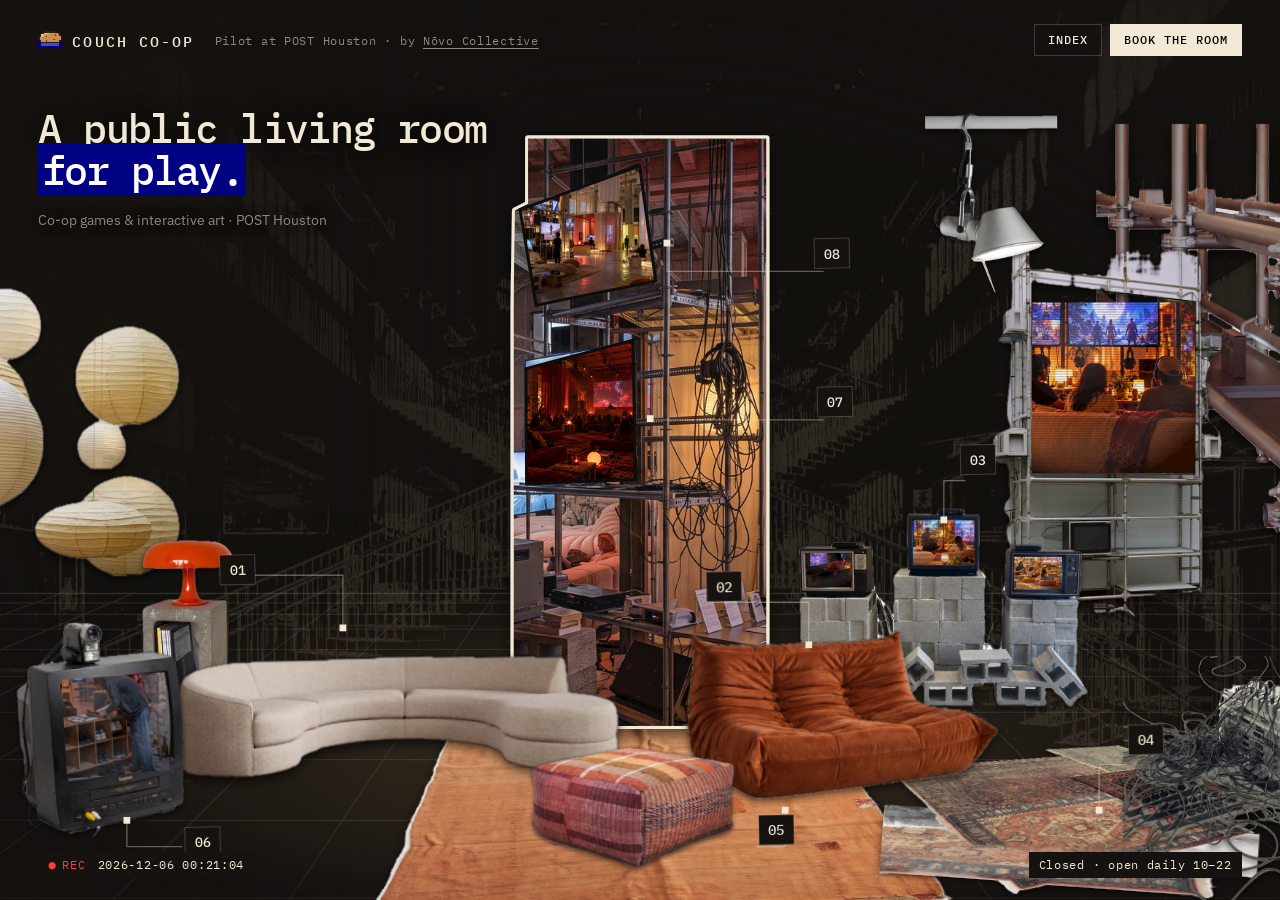
==== commit 87acca0a: "Drop-in couch is now the curved boucle sofa; cable pile in the bottom-right corner Co-Authored-By: C" ====
--- a/website/index.html
+++ b/website/index.html
@@ -349,7 +349,7 @@
 <div class="loader" aria-hidden="true"><p>LOADING <span id="loadtxt"></span></p><div class="track"><i id="loadbar"></i></div></div>
 <div class="pan" id="pan"><svg class="collage" id="scene" viewBox="0 0 2000 1333" preserveAspectRatio="xMidYMax slice" role="group" aria-label="Couch Co-Op: a living room for play, collaged into the POST Houston atrium">
   <defs>
-    <mask id="a0" maskUnits="userSpaceOnUse" x="0" y="0" width="600" height="900"><image href="concept/lite/pipes-a.jpg" width="600" height="900" preserveAspectRatio="none"/></mask><mask id="a1" maskUnits="userSpaceOnUse" x="0" y="0" width="569" height="900"><image href="concept/lite/rack-forest-a.jpg" width="569" height="900" preserveAspectRatio="none"/></mask><mask id="a2" maskUnits="userSpaceOnUse" x="0" y="0" width="621" height="788"><image href="concept/lite/lanterns-a.jpg" width="621" height="788" preserveAspectRatio="none"/></mask><mask id="a3" maskUnits="userSpaceOnUse" x="0" y="0" width="856" height="900"><image href="concept/lite/kilim-a.jpg" width="856" height="900" preserveAspectRatio="none"/></mask><mask id="a4" maskUnits="userSpaceOnUse" x="0" y="0" width="900" height="754"><image href="concept/lite/rugs-a.jpg" width="900" height="754" preserveAspectRatio="none"/></mask><clipPath id="c5"><path d="M282.0 0.0 L609.0 0.0 L609.0 806.0 L262.0 806.0 L262.0 228.0 L264.0 99.0 L282.0 90.0Z"/></clipPath><mask id="a6" maskUnits="userSpaceOnUse" x="0" y="0" width="900" height="635"><image href="concept/lite/crt-blocks-a.jpg" width="900" height="635" preserveAspectRatio="none"/></mask><mask id="a7" maskUnits="userSpaceOnUse" x="0" y="0" width="398" height="900"><image href="concept/lite/lamp-mushroom-a.jpg" width="398" height="900" preserveAspectRatio="none"/></mask><mask id="a8" maskUnits="userSpaceOnUse" x="0" y="0" width="900" height="407"><image href="concept/lite/floor-sofa-a.jpg" width="900" height="407" preserveAspectRatio="none"/></mask><mask id="a9" maskUnits="userSpaceOnUse" x="0" y="0" width="900" height="522"><image href="concept/lite/togo-a.jpg" width="900" height="522" preserveAspectRatio="none"/></mask><mask id="a10" maskUnits="userSpaceOnUse" x="0" y="0" width="688" height="900"><image href="concept/lite/crt-cam-a.jpg" width="688" height="900" preserveAspectRatio="none"/></mask><mask id="a11" maskUnits="userSpaceOnUse" x="0" y="0" width="900" height="538"><image href="concept/lite/pouf-a.jpg" width="900" height="538" preserveAspectRatio="none"/></mask><mask id="a12" maskUnits="userSpaceOnUse" x="0" y="0" width="657" height="900"><image href="concept/lite/clamp-lamp-a.jpg" width="657" height="900" preserveAspectRatio="none"/></mask>
+    <mask id="a0" maskUnits="userSpaceOnUse" x="0" y="0" width="600" height="900"><image href="concept/lite/pipes-a.jpg" width="600" height="900" preserveAspectRatio="none"/></mask><mask id="a1" maskUnits="userSpaceOnUse" x="0" y="0" width="569" height="900"><image href="concept/lite/rack-forest-a.jpg" width="569" height="900" preserveAspectRatio="none"/></mask><mask id="a2" maskUnits="userSpaceOnUse" x="0" y="0" width="621" height="788"><image href="concept/lite/lanterns-a.jpg" width="621" height="788" preserveAspectRatio="none"/></mask><mask id="a3" maskUnits="userSpaceOnUse" x="0" y="0" width="856" height="900"><image href="concept/lite/kilim-a.jpg" width="856" height="900" preserveAspectRatio="none"/></mask><mask id="a4" maskUnits="userSpaceOnUse" x="0" y="0" width="900" height="754"><image href="concept/lite/rugs-a.jpg" width="900" height="754" preserveAspectRatio="none"/></mask><clipPath id="c5"><path d="M282.0 0.0 L609.0 0.0 L609.0 806.0 L262.0 806.0 L262.0 228.0 L264.0 99.0 L282.0 90.0Z"/></clipPath><mask id="a6" maskUnits="userSpaceOnUse" x="0" y="0" width="900" height="635"><image href="concept/lite/crt-blocks-a.jpg" width="900" height="635" preserveAspectRatio="none"/></mask><mask id="a7" maskUnits="userSpaceOnUse" x="0" y="0" width="398" height="900"><image href="concept/lite/lamp-mushroom-a.jpg" width="398" height="900" preserveAspectRatio="none"/></mask><mask id="a8" maskUnits="userSpaceOnUse" x="0" y="0" width="900" height="249"><image href="concept/lite/sofa-curve-a.jpg" width="900" height="249" preserveAspectRatio="none"/></mask><mask id="a9" maskUnits="userSpaceOnUse" x="0" y="0" width="900" height="522"><image href="concept/lite/togo-a.jpg" width="900" height="522" preserveAspectRatio="none"/></mask><mask id="a10" maskUnits="userSpaceOnUse" x="0" y="0" width="688" height="900"><image href="concept/lite/crt-cam-a.jpg" width="688" height="900" preserveAspectRatio="none"/></mask><mask id="a11" maskUnits="userSpaceOnUse" x="0" y="0" width="900" height="538"><image href="concept/lite/pouf-a.jpg" width="900" height="538" preserveAspectRatio="none"/></mask><mask id="a12" maskUnits="userSpaceOnUse" x="0" y="0" width="812" height="900"><image href="concept/lite/cables-a.jpg" width="812" height="900" preserveAspectRatio="none"/></mask><mask id="a13" maskUnits="userSpaceOnUse" x="0" y="0" width="657" height="900"><image href="concept/lite/clamp-lamp-a.jpg" width="657" height="900" preserveAspectRatio="none"/></mask>
     <filter id="drop" x="-15%" y="-15%" width="130%" height="140%"><feDropShadow dx="0" dy="10" stdDeviation="10" flood-color="#000" flood-opacity=".6"/></filter>
     <filter id="sticker" x="-10%" y="-10%" width="120%" height="125%">
       <feMorphology in="SourceAlpha" operator="dilate" radius="10" result="grow"/>
@@ -373,7 +373,7 @@
   <rect id="veil" width="2000" height="1333" fill="#000" opacity="0"/>
   <g id="glows" opacity="0"><circle cx="1800" cy="1080" r="260" fill="url(#glow)"/></g>
   
-  <g class="piece decor" aria-hidden="true"><g transform="translate(1900 520) rotate(0) scale(0.75 0.75) translate(-300.0 -450.0)"><g class="lift"><g><image class="thin" href="concept/lite/pipes.jpg" width="600" height="900" preserveAspectRatio="none" mask="url(#a0)"/></g></g></g></g><g class="piece decor" aria-hidden="true"><g transform="translate(1690 640) rotate(0) scale(0.62 0.62) translate(-284.5 -450.0)"><g class="lift"><g><image class="thin" href="concept/lite/rack-forest.jpg" width="569" height="900" preserveAspectRatio="none" mask="url(#a1)"/></g><defs><clipPath id="tv1_0"><polygon points="108,140 498,140 498,548 108,548"/></clipPath></defs><g class="tv" clip-path="url(#tv1_0)"><image class="base" style="animation-duration:10.4s;animation-delay:-1.7s" href="concept/tv/tv1.jpg" x="108" y="140" width="390" height="408" preserveAspectRatio="xMidYMid slice"/><image class="slide" style="animation-duration:10.4s;animation-delay:-9.5s" href="concept/tv/tv3.jpg" x="108" y="140" width="390" height="408" preserveAspectRatio="xMidYMid slice"/><image class="slide" style="animation-duration:10.4s;animation-delay:-6.9s" href="concept/tv/tv2.jpg" x="108" y="140" width="390" height="408" preserveAspectRatio="xMidYMid slice"/><image class="slide" style="animation-duration:10.4s;animation-delay:-4.3s" href="concept/tv/tv6.jpg" x="108" y="140" width="390" height="408" preserveAspectRatio="xMidYMid slice"/><rect x="108" y="140" width="390" height="408" fill="url(#tvscan)"/><rect class="sheen" x="108" y="140" width="390" height="408" fill="url(#sheen)"/></g></g></g></g><g class="piece decor" aria-hidden="true"><g transform="translate(150 640) rotate(0) scale(0.55 0.55) translate(-310.5 -394.0)"><g class="lift"><g><image class="cut" href="concept/lite/lanterns.jpg" width="621" height="788" preserveAspectRatio="none" mask="url(#a2)"/></g></g></g></g><g class="piece" data-id="setup" data-open="setup" tabindex="0" role="button" aria-label="05 The setup"><g transform="translate(1010 1170) rotate(-3) scale(1.05 0.441) translate(-428.0 -450.0)"><g class="lift low"><g><image class="flat" href="concept/lite/kilim.jpg" width="856" height="900" preserveAspectRatio="none" mask="url(#a3)"/></g></g></g></g><g class="piece" data-id="vision" data-open="vision" tabindex="0" role="button" aria-label="04 Our vision"><g transform="translate(1640 1215) rotate(4) scale(0.62 0.31) translate(-450.0 -377.0)"><g class="lift low"><g><image class="flat" href="concept/lite/rugs.jpg" width="900" height="754" preserveAspectRatio="none" mask="url(#a4)"/></g></g></g></g><g class="piece decor"><g transform="translate(1000 640) rotate(0) scale(1.08 1.08) translate(-435.5 -403.0)"><g class="lift"><path class="paper" d="M282.0 0.0 L609.0 0.0 L609.0 806.0 L262.0 806.0 L262.0 228.0 L264.0 99.0 L282.0 90.0Z"/><image href="concept/render/tower.jpg" width="822" height="806" clip-path="url(#c5)" preserveAspectRatio="none"/></g><defs><clipPath id="scr0"><polygon points="279,316 426,277 429,468 280,474"/></clipPath></defs><g class="piece screen" data-id="publishers" data-open="publishers" tabindex="0" role="button" aria-label="07 For publishers"><g clip-path="url(#scr0)"><image style="animation-duration:9s;animation-delay:0s" href="concept/render/slide1.jpg" x="279" y="277" width="150" height="197" preserveAspectRatio="xMidYMid slice"/><image class="slide" style="animation-duration:9s;animation-delay:3s" href="concept/render/slide2.jpg" x="279" y="277" width="150" height="197" preserveAspectRatio="xMidYMid slice"/><image class="slide" style="animation-duration:9s;animation-delay:6s" href="concept/render/slide3.jpg" x="279" y="277" width="150" height="197" preserveAspectRatio="xMidYMid slice"/></g><g class="flip"><polygon class="blue" points="279,316 426,277 429,468 280,474"/><g transform="translate(354 376) rotate(-14)"><text class="st-k" y="-20.4" text-anchor="middle" style="font-size:5.1px">FEATURED SCREEN</text><text class="st-t" y="-2.8" text-anchor="middle" style="font-size:16px">YOUR GAME</text><text class="st-t" y="14.0" text-anchor="middle" style="font-size:16px">HERE</text></g></g><polygon class="bezel" points="279,316 426,277 429,468 280,474"/></g><defs><clipPath id="scr1"><polygon points="271,98 435,38 457,196 293,229"/></clipPath></defs><g class="piece screen" data-id="sidescreen" data-open="sidescreen" tabindex="0" role="button" aria-label="08 Side screen"><g clip-path="url(#scr1)"><image style="animation-duration:6s;animation-delay:0s" href="concept/render/slide4.jpg" x="271" y="38" width="186" height="191" preserveAspectRatio="xMidYMid slice"/><image class="slide" style="animation-duration:6s;animation-delay:3s" href="concept/render/slide5.jpg" x="271" y="38" width="186" height="191" preserveAspectRatio="xMidYMid slice"/></g><g class="flip"><polygon class="blue" points="271,98 435,38 457,196 293,229"/><g transform="translate(364 134) rotate(-20)"><text class="st-k" y="-16.5" text-anchor="middle" style="font-size:7.0px">ALSO</text><text class="st-t" y="7.7" text-anchor="middle" style="font-size:22px">PLAYING</text></g></g><polygon class="bezel" points="271,98 435,38 457,196 293,229"/></g></g></g><g class="piece" data-id="program" data-open="program" tabindex="0" role="button" aria-label="03 Program"><g transform="translate(1450 900) rotate(0) scale(0.48 0.48) translate(-450.0 -317.5)"><g class="lift"><g><image class="cut" href="concept/lite/crt-blocks.jpg" width="900" height="635" preserveAspectRatio="none" mask="url(#a6)"/></g><defs><clipPath id="tv6_0"><polygon points="22,148 168,148 165,256 25,256"/></clipPath></defs><g class="tv" clip-path="url(#tv6_0)"><image href="concept/tv/tv4.jpg" x="22" y="148" width="146" height="108" preserveAspectRatio="xMidYMid slice"/><rect x="22" y="148" width="146" height="108" fill="url(#tvscan)"/><rect class="sheen" x="22" y="148" width="146" height="108" fill="url(#sheen)"/></g><defs><clipPath id="tv6_1"><polygon points="355,48 545,48 545,186 355,186"/></clipPath></defs><g class="tv" clip-path="url(#tv6_1)"><image href="concept/tv/tv2.jpg" x="355" y="48" width="190" height="138" preserveAspectRatio="xMidYMid slice"/><rect x="355" y="48" width="190" height="138" fill="url(#tvscan)"/><rect class="sheen" x="355" y="48" width="190" height="138" fill="url(#sheen)"/></g><defs><clipPath id="tv6_2"><polygon points="667,160 815,160 813,262 668,262"/></clipPath></defs><g class="tv" clip-path="url(#tv6_2)"><image href="concept/tv/tv3.jpg" x="667" y="160" width="148" height="102" preserveAspectRatio="xMidYMid slice"/><rect x="667" y="160" width="148" height="102" fill="url(#tvscan)"/><rect class="sheen" x="667" y="160" width="148" height="102" fill="url(#sheen)"/></g></g></g></g><g class="piece decor" aria-hidden="true"><g transform="translate(330 960) rotate(0) scale(0.36 0.36) translate(-199.0 -450.0)"><g class="lift"><g><image class="cut" href="concept/lite/lamp-mushroom.jpg" width="398" height="900" preserveAspectRatio="none" mask="url(#a7)"/></g></g></g></g><g class="piece" data-id="dropin" data-open="dropin" tabindex="0" role="button" aria-label="01 Drop in"><g transform="translate(640 1050) rotate(-2) scale(0.7 0.7) translate(-450.0 -203.5)"><g class="lift"><g><image class="cut" href="concept/lite/floor-sofa.jpg" width="900" height="407" preserveAspectRatio="none" mask="url(#a8)"/></g></g></g></g><g class="piece" data-id="book" data-open="book" tabindex="0" role="button" aria-label="02 Book the room"><g transform="translate(1300 1060) rotate(3) scale(0.52 0.52) translate(-450.0 -261.0)"><g class="lift"><g><image class="cut" href="concept/lite/togo.jpg" width="900" height="522" preserveAspectRatio="none" mask="url(#a9)"/></g></g></g></g><g class="piece" data-id="visit" data-open="visit" tabindex="0" role="button" aria-label="06 Visit us"><g transform="translate(200 1080) rotate(-3) scale(0.36 0.36) translate(-344.0 -450.0)"><g class="lift"><g><image class="cut" href="concept/lite/crt-cam.jpg" width="688" height="900" preserveAspectRatio="none" mask="url(#a10)"/></g><defs><clipPath id="tv10_0"><polygon points="196,240 622,230 622,632 200,648"/></clipPath></defs><g class="tv" clip-path="url(#tv10_0)"><image href="concept/tv/tv5.jpg" x="196" y="230" width="426" height="418" preserveAspectRatio="xMidYMid slice"/><rect x="196" y="230" width="426" height="418" fill="url(#tvscan)"/><rect class="sheen" x="196" y="230" width="426" height="418" fill="url(#sheen)"/></g></g></g></g><g class="piece decor" aria-hidden="true"><g transform="translate(990 1195) rotate(-1) scale(0.34 0.34) translate(-450.0 -269.0)"><g class="lift"><g><image class="cut" href="concept/lite/pouf.jpg" width="900" height="538" preserveAspectRatio="none" mask="url(#a11)"/></g></g></g></g><g class="piece decor" aria-hidden="true"><g transform="translate(1520 300) rotate(0) scale(0.3 0.3) translate(-328.5 -450.0)"><g class="lift"><g><image class="cut" href="concept/lite/clamp-lamp.jpg" width="657" height="900" preserveAspectRatio="none" mask="url(#a12)"/></g></g></g></g>
+  <g class="piece decor" aria-hidden="true"><g transform="translate(1900 520) rotate(0) scale(0.75 0.75) translate(-300.0 -450.0)"><g class="lift"><g><image class="thin" href="concept/lite/pipes.jpg" width="600" height="900" preserveAspectRatio="none" mask="url(#a0)"/></g></g></g></g><g class="piece decor" aria-hidden="true"><g transform="translate(1690 640) rotate(0) scale(0.62 0.62) translate(-284.5 -450.0)"><g class="lift"><g><image class="thin" href="concept/lite/rack-forest.jpg" width="569" height="900" preserveAspectRatio="none" mask="url(#a1)"/></g><defs><clipPath id="tv1_0"><polygon points="108,140 498,140 498,548 108,548"/></clipPath></defs><g class="tv" clip-path="url(#tv1_0)"><image class="base" style="animation-duration:10.4s;animation-delay:-1.7s" href="concept/tv/tv1.jpg" x="108" y="140" width="390" height="408" preserveAspectRatio="xMidYMid slice"/><image class="slide" style="animation-duration:10.4s;animation-delay:-9.5s" href="concept/tv/tv3.jpg" x="108" y="140" width="390" height="408" preserveAspectRatio="xMidYMid slice"/><image class="slide" style="animation-duration:10.4s;animation-delay:-6.9s" href="concept/tv/tv2.jpg" x="108" y="140" width="390" height="408" preserveAspectRatio="xMidYMid slice"/><image class="slide" style="animation-duration:10.4s;animation-delay:-4.3s" href="concept/tv/tv6.jpg" x="108" y="140" width="390" height="408" preserveAspectRatio="xMidYMid slice"/><rect x="108" y="140" width="390" height="408" fill="url(#tvscan)"/><rect class="sheen" x="108" y="140" width="390" height="408" fill="url(#sheen)"/></g></g></g></g><g class="piece decor" aria-hidden="true"><g transform="translate(150 640) rotate(0) scale(0.55 0.55) translate(-310.5 -394.0)"><g class="lift"><g><image class="cut" href="concept/lite/lanterns.jpg" width="621" height="788" preserveAspectRatio="none" mask="url(#a2)"/></g></g></g></g><g class="piece" data-id="setup" data-open="setup" tabindex="0" role="button" aria-label="05 The setup"><g transform="translate(1010 1170) rotate(-3) scale(1.05 0.441) translate(-428.0 -450.0)"><g class="lift low"><g><image class="flat" href="concept/lite/kilim.jpg" width="856" height="900" preserveAspectRatio="none" mask="url(#a3)"/></g></g></g></g><g class="piece" data-id="vision" data-open="vision" tabindex="0" role="button" aria-label="04 Our vision"><g transform="translate(1640 1215) rotate(4) scale(0.62 0.31) translate(-450.0 -377.0)"><g class="lift low"><g><image class="flat" href="concept/lite/rugs.jpg" width="900" height="754" preserveAspectRatio="none" mask="url(#a4)"/></g></g></g></g><g class="piece decor"><g transform="translate(1000 640) rotate(0) scale(1.08 1.08) translate(-435.5 -403.0)"><g class="lift"><path class="paper" d="M282.0 0.0 L609.0 0.0 L609.0 806.0 L262.0 806.0 L262.0 228.0 L264.0 99.0 L282.0 90.0Z"/><image href="concept/render/tower.jpg" width="822" height="806" clip-path="url(#c5)" preserveAspectRatio="none"/></g><defs><clipPath id="scr0"><polygon points="279,316 426,277 429,468 280,474"/></clipPath></defs><g class="piece screen" data-id="publishers" data-open="publishers" tabindex="0" role="button" aria-label="07 For publishers"><g clip-path="url(#scr0)"><image style="animation-duration:9s;animation-delay:0s" href="concept/render/slide1.jpg" x="279" y="277" width="150" height="197" preserveAspectRatio="xMidYMid slice"/><image class="slide" style="animation-duration:9s;animation-delay:3s" href="concept/render/slide2.jpg" x="279" y="277" width="150" height="197" preserveAspectRatio="xMidYMid slice"/><image class="slide" style="animation-duration:9s;animation-delay:6s" href="concept/render/slide3.jpg" x="279" y="277" width="150" height="197" preserveAspectRatio="xMidYMid slice"/></g><g class="flip"><polygon class="blue" points="279,316 426,277 429,468 280,474"/><g transform="translate(354 376) rotate(-14)"><text class="st-k" y="-20.4" text-anchor="middle" style="font-size:5.1px">FEATURED SCREEN</text><text class="st-t" y="-2.8" text-anchor="middle" style="font-size:16px">YOUR GAME</text><text class="st-t" y="14.0" text-anchor="middle" style="font-size:16px">HERE</text></g></g><polygon class="bezel" points="279,316 426,277 429,468 280,474"/></g><defs><clipPath id="scr1"><polygon points="271,98 435,38 457,196 293,229"/></clipPath></defs><g class="piece screen" data-id="sidescreen" data-open="sidescreen" tabindex="0" role="button" aria-label="08 Side screen"><g clip-path="url(#scr1)"><image style="animation-duration:6s;animation-delay:0s" href="concept/render/slide4.jpg" x="271" y="38" width="186" height="191" preserveAspectRatio="xMidYMid slice"/><image class="slide" style="animation-duration:6s;animation-delay:3s" href="concept/render/slide5.jpg" x="271" y="38" width="186" height="191" preserveAspectRatio="xMidYMid slice"/></g><g class="flip"><polygon class="blue" points="271,98 435,38 457,196 293,229"/><g transform="translate(364 134) rotate(-20)"><text class="st-k" y="-16.5" text-anchor="middle" style="font-size:7.0px">ALSO</text><text class="st-t" y="7.7" text-anchor="middle" style="font-size:22px">PLAYING</text></g></g><polygon class="bezel" points="271,98 435,38 457,196 293,229"/></g></g></g><g class="piece" data-id="program" data-open="program" tabindex="0" role="button" aria-label="03 Program"><g transform="translate(1450 900) rotate(0) scale(0.48 0.48) translate(-450.0 -317.5)"><g class="lift"><g><image class="cut" href="concept/lite/crt-blocks.jpg" width="900" height="635" preserveAspectRatio="none" mask="url(#a6)"/></g><defs><clipPath id="tv6_0"><polygon points="22,148 168,148 165,256 25,256"/></clipPath></defs><g class="tv" clip-path="url(#tv6_0)"><image href="concept/tv/tv4.jpg" x="22" y="148" width="146" height="108" preserveAspectRatio="xMidYMid slice"/><rect x="22" y="148" width="146" height="108" fill="url(#tvscan)"/><rect class="sheen" x="22" y="148" width="146" height="108" fill="url(#sheen)"/></g><defs><clipPath id="tv6_1"><polygon points="355,48 545,48 545,186 355,186"/></clipPath></defs><g class="tv" clip-path="url(#tv6_1)"><image href="concept/tv/tv2.jpg" x="355" y="48" width="190" height="138" preserveAspectRatio="xMidYMid slice"/><rect x="355" y="48" width="190" height="138" fill="url(#tvscan)"/><rect class="sheen" x="355" y="48" width="190" height="138" fill="url(#sheen)"/></g><defs><clipPath id="tv6_2"><polygon points="667,160 815,160 813,262 668,262"/></clipPath></defs><g class="tv" clip-path="url(#tv6_2)"><image href="concept/tv/tv3.jpg" x="667" y="160" width="148" height="102" preserveAspectRatio="xMidYMid slice"/><rect x="667" y="160" width="148" height="102" fill="url(#tvscan)"/><rect class="sheen" x="667" y="160" width="148" height="102" fill="url(#sheen)"/></g></g></g></g><g class="piece decor" aria-hidden="true"><g transform="translate(330 960) rotate(0) scale(0.36 0.36) translate(-199.0 -450.0)"><g class="lift"><g><image class="cut" href="concept/lite/lamp-mushroom.jpg" width="398" height="900" preserveAspectRatio="none" mask="url(#a7)"/></g></g></g></g><g class="piece" data-id="dropin" data-open="dropin" tabindex="0" role="button" aria-label="01 Drop in"><g transform="translate(640 1060) rotate(-1) scale(0.74 0.74) translate(-450.0 -124.5)"><g class="lift"><g><image class="cut" href="concept/lite/sofa-curve.jpg" width="900" height="249" preserveAspectRatio="none" mask="url(#a8)"/></g></g></g></g><g class="piece" data-id="book" data-open="book" tabindex="0" role="button" aria-label="02 Book the room"><g transform="translate(1300 1060) rotate(3) scale(0.52 0.52) translate(-450.0 -261.0)"><g class="lift"><g><image class="cut" href="concept/lite/togo.jpg" width="900" height="522" preserveAspectRatio="none" mask="url(#a9)"/></g></g></g></g><g class="piece" data-id="visit" data-open="visit" tabindex="0" role="button" aria-label="06 Visit us"><g transform="translate(200 1080) rotate(-3) scale(0.36 0.36) translate(-344.0 -450.0)"><g class="lift"><g><image class="cut" href="concept/lite/crt-cam.jpg" width="688" height="900" preserveAspectRatio="none" mask="url(#a10)"/></g><defs><clipPath id="tv10_0"><polygon points="196,240 622,230 622,632 200,648"/></clipPath></defs><g class="tv" clip-path="url(#tv10_0)"><image href="concept/tv/tv5.jpg" x="196" y="230" width="426" height="418" preserveAspectRatio="xMidYMid slice"/><rect x="196" y="230" width="426" height="418" fill="url(#tvscan)"/><rect class="sheen" x="196" y="230" width="426" height="418" fill="url(#sheen)"/></g></g></g></g><g class="piece decor" aria-hidden="true"><g transform="translate(990 1195) rotate(-1) scale(0.34 0.34) translate(-450.0 -269.0)"><g class="lift"><g><image class="cut" href="concept/lite/pouf.jpg" width="900" height="538" preserveAspectRatio="none" mask="url(#a11)"/></g></g></g></g><g class="piece decor" aria-hidden="true"><g transform="translate(1885 1160) rotate(0) scale(0.42 0.42) translate(-406.0 -450.0)"><g class="lift"><g><image class="cut" href="concept/lite/cables.jpg" width="812" height="900" preserveAspectRatio="none" mask="url(#a12)"/></g></g></g></g><g class="piece decor" aria-hidden="true"><g transform="translate(1520 300) rotate(0) scale(0.3 0.3) translate(-328.5 -450.0)"><g class="lift"><g><image class="cut" href="concept/lite/clamp-lamp.jpg" width="657" height="900" preserveAspectRatio="none" mask="url(#a13)"/></g></g></g></g>
   <g class="ptags" aria-hidden="true"><g class="ptag" data-for="dropin"><path class="string" d="M382 852 L 560 852 L 560 930"/><rect class="pin" x="555" y="925" width="10" height="10"/><g class="card" data-for="dropin"><g class="full"><rect class="bg" x="360" y="830" width="236" height="44"/><path class="hi" d="M361.5 872.5 V831.5 H594"/><path class="lo" d="M361.5 872.5 H594 V831.5"/><text class="lbl" x="416" y="861">DROP IN · PLAY</text></g><rect class="mini" x="360" y="830" width="52" height="44"/><rect class="chip" x="366" y="836" width="40" height="32"/><text class="num" x="386" y="860" text-anchor="middle">01</text></g><g class="dot" data-for="dropin"><circle cx="560" cy="896" r="34"/><text x="560" y="909" text-anchor="middle">01</text></g></g><g class="ptag" data-for="book"><path class="string" d="M1102 892 L 1250 892 L 1250 955"/><rect class="pin" x="1245" y="950" width="10" height="10"/><g class="card" data-for="book"><g class="full"><rect class="bg" x="1080" y="870" width="223" height="44"/><path class="hi" d="M1081.5 912.5 V871.5 H1302"/><path class="lo" d="M1081.5 912.5 H1302 V871.5"/><text class="lbl" x="1136" y="901">BOOK THE ROOM</text></g><rect class="mini" x="1080" y="870" width="52" height="44"/><rect class="chip" x="1086" y="876" width="40" height="32"/><text class="num" x="1106" y="900" text-anchor="middle">02</text></g><g class="dot" data-for="book"><circle cx="1250" cy="921" r="34"/><text x="1250" y="934" text-anchor="middle">02</text></g></g><g class="ptag" data-for="program"><path class="string" d="M1482 712 L 1450 712 L 1450 770"/><rect class="pin" x="1445" y="765" width="10" height="10"/><g class="card" data-for="program"><g class="full"><rect class="bg" x="1460" y="690" width="248" height="44"/><path class="hi" d="M1461.5 732.5 V691.5 H1706"/><path class="lo" d="M1461.5 732.5 H1706 V691.5"/><text class="lbl" x="1516" y="721">SNACKS & NIGHTS</text></g><rect class="mini" x="1460" y="690" width="52" height="44"/><rect class="chip" x="1466" y="696" width="40" height="32"/><text class="num" x="1486" y="720" text-anchor="middle">03</text></g><g class="dot" data-for="program"><circle cx="1450" cy="736" r="34"/><text x="1450" y="749" text-anchor="middle">03</text></g></g><g class="ptag" data-for="vision"><path class="string" d="M1722 1132 L 1680 1132 L 1680 1200"/><rect class="pin" x="1675" y="1195" width="10" height="10"/><g class="card" data-for="vision"><g class="full"><rect class="bg" x="1700" y="1110" width="174" height="44"/><path class="hi" d="M1701.5 1152.5 V1111.5 H1872"/><path class="lo" d="M1701.5 1152.5 H1872 V1111.5"/><text class="lbl" x="1756" y="1141">SHOES OFF</text></g><rect class="mini" x="1700" y="1110" width="52" height="44"/><rect class="chip" x="1706" y="1116" width="40" height="32"/><text class="num" x="1726" y="1140" text-anchor="middle">04</text></g><g class="dot" data-for="vision"><circle cx="1680" cy="1166" r="34"/><text x="1680" y="1179" text-anchor="middle">04</text></g></g><g class="ptag" data-for="setup"><path class="string" d="M1172 1254 L 1215 1254 L 1215 1200"/><rect class="pin" x="1210" y="1195" width="10" height="10"/><g class="card" data-for="setup"><g class="full"><rect class="bg" x="1150" y="1232" width="174" height="44"/><path class="hi" d="M1151.5 1274.5 V1233.5 H1322"/><path class="lo" d="M1151.5 1274.5 H1322 V1233.5"/><text class="lbl" x="1206" y="1263">THE SETUP</text></g><rect class="mini" x="1150" y="1232" width="52" height="44"/><rect class="chip" x="1156" y="1238" width="40" height="32"/><text class="num" x="1176" y="1262" text-anchor="middle">05</text></g><g class="dot" data-for="setup"><circle cx="1215" cy="1166" r="34"/><text x="1215" y="1179" text-anchor="middle">05</text></g></g><g class="ptag" data-for="visit"><path class="string" d="M322 1254 L 240 1254 L 240 1215"/><rect class="pin" x="235" y="1210" width="10" height="10"/><g class="card" data-for="visit"><g class="full"><rect class="bg" x="300" y="1232" width="260" height="44"/><path class="hi" d="M301.5 1274.5 V1233.5 H559"/><path class="lo" d="M301.5 1274.5 H559 V1233.5"/><text class="lbl" x="356" y="1263">LIVE CAM · VISIT</text></g><rect class="mini" x="300" y="1232" width="52" height="44"/><rect class="chip" x="306" y="1238" width="40" height="32"/><text class="num" x="326" y="1262" text-anchor="middle">06</text></g><g class="dot" data-for="visit"><circle cx="240" cy="1181" r="34"/><text x="240" y="1194" text-anchor="middle">06</text></g></g><g class="ptag" data-for="publishers"><path class="string" d="M1272 622 L 1015 622 L 1015 620"/><rect class="pin" x="1010" y="615" width="10" height="10"/><g class="card" data-for="publishers"><g class="full"><rect class="bg" x="1250" y="600" width="236" height="44"/><path class="hi" d="M1251.5 642.5 V601.5 H1484"/><path class="lo" d="M1251.5 642.5 H1484 V601.5"/><text class="lbl" x="1306" y="631">FOR PUBLISHERS</text></g><rect class="mini" x="1250" y="600" width="52" height="44"/><rect class="chip" x="1256" y="606" width="40" height="32"/><text class="num" x="1276" y="630" text-anchor="middle">07</text></g><g class="dot" data-for="publishers"><circle cx="930" cy="690" r="34"/><text x="930" y="703" text-anchor="middle">07</text></g></g><g class="ptag" data-for="sidescreen"><path class="string" d="M1272 402 L 1040 402 L 1040 360"/><rect class="pin" x="1035" y="355" width="10" height="10"/><g class="card" data-for="sidescreen"><g class="full"><rect class="bg" x="1250" y="380" width="198" height="44"/><path class="hi" d="M1251.5 422.5 V381.5 H1447"/><path class="lo" d="M1251.5 422.5 H1447 V381.5"/><text class="lbl" x="1306" y="411">SIDE SCREEN</text></g><rect class="mini" x="1250" y="380" width="52" height="44"/><rect class="chip" x="1256" y="386" width="40" height="32"/><text class="num" x="1276" y="410" text-anchor="middle">08</text></g><g class="dot" data-for="sidescreen"><circle cx="760" cy="590" r="34"/><text x="760" y="603" text-anchor="middle">08</text></g></g></g>
 </svg></div>
 <div class="scan" aria-hidden="true"></div>
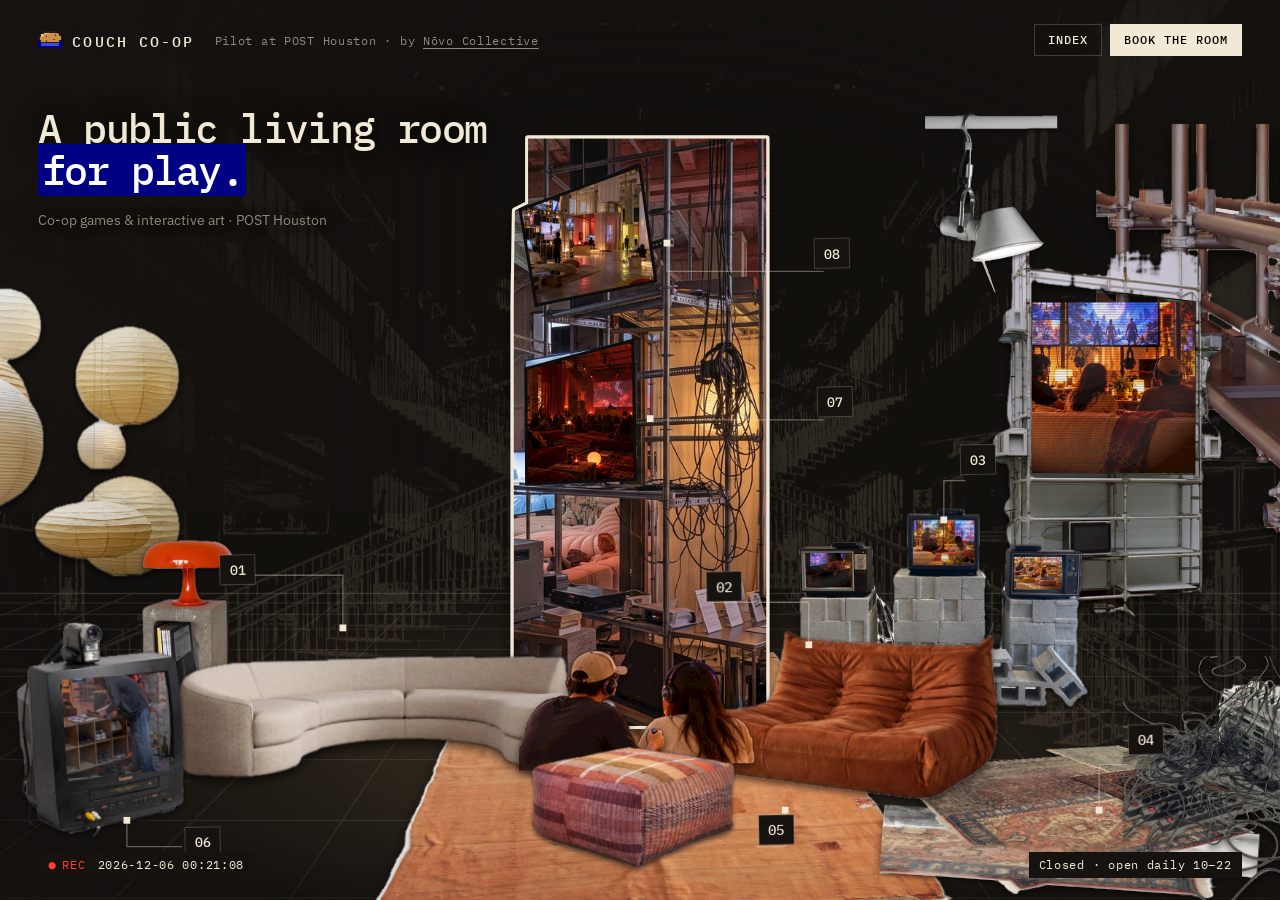
==== commit a0c8bb3a: "Flip the Togo; two players drop in from the sky and play (replays on Drop in hover) Co-Authored-By: " ====
--- a/website/index.html
+++ b/website/index.html
@@ -72,6 +72,21 @@
   .piece.on .doodle .fl, .piece:focus-visible .doodle .fl, body.dark .piece[data-id="lights"] .doodle .fl { transform:scale(1); }
   .piece.on .doodle .gl, .piece:focus-visible .doodle .gl, body.dark .piece[data-id="lights"] .doodle .gl { opacity:1; }
   body:not(.dark) .piece:not(.on):not(:focus-visible) .doodle * { transition-delay:0s !important; transition-duration:.3s !important; }
+
+  /* players: drop in from the sky, land with a bounce, then play */
+  .player .lift { opacity:0; filter:url(#drop); }
+  body.ready .player .lift { opacity:1; animation:dropin 1.1s cubic-bezier(.45,0,.55,1) var(--delay) both; }
+  @keyframes dropin {
+    0%   { transform:translateY(-2800px); }
+    62%  { transform:translateY(0) scale(1.04,.92); }
+    74%  { transform:translateY(-46px) scale(.98,1.03); }
+    86%  { transform:translateY(0) scale(1.02,.97); }
+    100% { transform:translateY(0) scale(1); }
+  }
+  .player image { transform-box:fill-box; transform-origin:50% 100%; animation:play 1.7s ease-in-out infinite alternate; }
+  .player.p2 image { animation-duration:2.3s; animation-delay:-.6s; }
+  @keyframes play { 0% { transform:rotate(-2.2deg); } 55% { transform:rotate(1.6deg) translateY(-3px); } 100% { transform:rotate(-.6deg); } }
+  @media (prefers-reduced-motion: reduce) { body.ready .player .lift, .player image { animation:none; } }
 
   /* tags */
   .ptag .bg { fill:var(--silver); stroke:#0a0a0a; stroke-width:2; filter:url(#drop); }
@@ -349,7 +364,7 @@
 <div class="loader" aria-hidden="true"><p>LOADING <span id="loadtxt"></span></p><div class="track"><i id="loadbar"></i></div></div>
 <div class="pan" id="pan"><svg class="collage" id="scene" viewBox="0 0 2000 1333" preserveAspectRatio="xMidYMax slice" role="group" aria-label="Couch Co-Op: a living room for play, collaged into the POST Houston atrium">
   <defs>
-    <mask id="a0" maskUnits="userSpaceOnUse" x="0" y="0" width="600" height="900"><image href="concept/lite/pipes-a.jpg" width="600" height="900" preserveAspectRatio="none"/></mask><mask id="a1" maskUnits="userSpaceOnUse" x="0" y="0" width="569" height="900"><image href="concept/lite/rack-forest-a.jpg" width="569" height="900" preserveAspectRatio="none"/></mask><mask id="a2" maskUnits="userSpaceOnUse" x="0" y="0" width="621" height="788"><image href="concept/lite/lanterns-a.jpg" width="621" height="788" preserveAspectRatio="none"/></mask><mask id="a3" maskUnits="userSpaceOnUse" x="0" y="0" width="856" height="900"><image href="concept/lite/kilim-a.jpg" width="856" height="900" preserveAspectRatio="none"/></mask><mask id="a4" maskUnits="userSpaceOnUse" x="0" y="0" width="900" height="754"><image href="concept/lite/rugs-a.jpg" width="900" height="754" preserveAspectRatio="none"/></mask><clipPath id="c5"><path d="M282.0 0.0 L609.0 0.0 L609.0 806.0 L262.0 806.0 L262.0 228.0 L264.0 99.0 L282.0 90.0Z"/></clipPath><mask id="a6" maskUnits="userSpaceOnUse" x="0" y="0" width="900" height="635"><image href="concept/lite/crt-blocks-a.jpg" width="900" height="635" preserveAspectRatio="none"/></mask><mask id="a7" maskUnits="userSpaceOnUse" x="0" y="0" width="398" height="900"><image href="concept/lite/lamp-mushroom-a.jpg" width="398" height="900" preserveAspectRatio="none"/></mask><mask id="a8" maskUnits="userSpaceOnUse" x="0" y="0" width="900" height="249"><image href="concept/lite/sofa-curve-a.jpg" width="900" height="249" preserveAspectRatio="none"/></mask><mask id="a9" maskUnits="userSpaceOnUse" x="0" y="0" width="900" height="522"><image href="concept/lite/togo-a.jpg" width="900" height="522" preserveAspectRatio="none"/></mask><mask id="a10" maskUnits="userSpaceOnUse" x="0" y="0" width="688" height="900"><image href="concept/lite/crt-cam-a.jpg" width="688" height="900" preserveAspectRatio="none"/></mask><mask id="a11" maskUnits="userSpaceOnUse" x="0" y="0" width="900" height="538"><image href="concept/lite/pouf-a.jpg" width="900" height="538" preserveAspectRatio="none"/></mask><mask id="a12" maskUnits="userSpaceOnUse" x="0" y="0" width="812" height="900"><image href="concept/lite/cables-a.jpg" width="812" height="900" preserveAspectRatio="none"/></mask><mask id="a13" maskUnits="userSpaceOnUse" x="0" y="0" width="657" height="900"><image href="concept/lite/clamp-lamp-a.jpg" width="657" height="900" preserveAspectRatio="none"/></mask>
+    <mask id="a0" maskUnits="userSpaceOnUse" x="0" y="0" width="600" height="900"><image href="concept/lite/pipes-a.jpg" width="600" height="900" preserveAspectRatio="none"/></mask><mask id="a1" maskUnits="userSpaceOnUse" x="0" y="0" width="569" height="900"><image href="concept/lite/rack-forest-a.jpg" width="569" height="900" preserveAspectRatio="none"/></mask><mask id="a2" maskUnits="userSpaceOnUse" x="0" y="0" width="621" height="788"><image href="concept/lite/lanterns-a.jpg" width="621" height="788" preserveAspectRatio="none"/></mask><mask id="a3" maskUnits="userSpaceOnUse" x="0" y="0" width="856" height="900"><image href="concept/lite/kilim-a.jpg" width="856" height="900" preserveAspectRatio="none"/></mask><mask id="a4" maskUnits="userSpaceOnUse" x="0" y="0" width="900" height="754"><image href="concept/lite/rugs-a.jpg" width="900" height="754" preserveAspectRatio="none"/></mask><clipPath id="c5"><path d="M282.0 0.0 L609.0 0.0 L609.0 806.0 L262.0 806.0 L262.0 228.0 L264.0 99.0 L282.0 90.0Z"/></clipPath><mask id="a6" maskUnits="userSpaceOnUse" x="0" y="0" width="900" height="635"><image href="concept/lite/crt-blocks-a.jpg" width="900" height="635" preserveAspectRatio="none"/></mask><mask id="a7" maskUnits="userSpaceOnUse" x="0" y="0" width="398" height="900"><image href="concept/lite/lamp-mushroom-a.jpg" width="398" height="900" preserveAspectRatio="none"/></mask><mask id="a8" maskUnits="userSpaceOnUse" x="0" y="0" width="900" height="249"><image href="concept/lite/sofa-curve-a.jpg" width="900" height="249" preserveAspectRatio="none"/></mask><mask id="a9" maskUnits="userSpaceOnUse" x="0" y="0" width="900" height="522"><image href="concept/lite/togo-a.jpg" width="900" height="522" preserveAspectRatio="none"/></mask><mask id="a10" maskUnits="userSpaceOnUse" x="0" y="0" width="688" height="900"><image href="concept/lite/crt-cam-a.jpg" width="688" height="900" preserveAspectRatio="none"/></mask><mask id="a11" maskUnits="userSpaceOnUse" x="0" y="0" width="308" height="310"><image href="concept/lite/player2-a.jpg" width="308" height="310" preserveAspectRatio="none"/></mask><mask id="a12" maskUnits="userSpaceOnUse" x="0" y="0" width="364" height="341"><image href="concept/lite/player1-a.jpg" width="364" height="341" preserveAspectRatio="none"/></mask><mask id="a13" maskUnits="userSpaceOnUse" x="0" y="0" width="900" height="538"><image href="concept/lite/pouf-a.jpg" width="900" height="538" preserveAspectRatio="none"/></mask><mask id="a14" maskUnits="userSpaceOnUse" x="0" y="0" width="812" height="900"><image href="concept/lite/cables-a.jpg" width="812" height="900" preserveAspectRatio="none"/></mask><mask id="a15" maskUnits="userSpaceOnUse" x="0" y="0" width="657" height="900"><image href="concept/lite/clamp-lamp-a.jpg" width="657" height="900" preserveAspectRatio="none"/></mask>
     <filter id="drop" x="-15%" y="-15%" width="130%" height="140%"><feDropShadow dx="0" dy="10" stdDeviation="10" flood-color="#000" flood-opacity=".6"/></filter>
     <filter id="sticker" x="-10%" y="-10%" width="120%" height="125%">
       <feMorphology in="SourceAlpha" operator="dilate" radius="10" result="grow"/>
@@ -373,7 +388,7 @@
   <rect id="veil" width="2000" height="1333" fill="#000" opacity="0"/>
   <g id="glows" opacity="0"><circle cx="1800" cy="1080" r="260" fill="url(#glow)"/></g>
   
-  <g class="piece decor" aria-hidden="true"><g transform="translate(1900 520) rotate(0) scale(0.75 0.75) translate(-300.0 -450.0)"><g class="lift"><g><image class="thin" href="concept/lite/pipes.jpg" width="600" height="900" preserveAspectRatio="none" mask="url(#a0)"/></g></g></g></g><g class="piece decor" aria-hidden="true"><g transform="translate(1690 640) rotate(0) scale(0.62 0.62) translate(-284.5 -450.0)"><g class="lift"><g><image class="thin" href="concept/lite/rack-forest.jpg" width="569" height="900" preserveAspectRatio="none" mask="url(#a1)"/></g><defs><clipPath id="tv1_0"><polygon points="108,140 498,140 498,548 108,548"/></clipPath></defs><g class="tv" clip-path="url(#tv1_0)"><image class="base" style="animation-duration:10.4s;animation-delay:-1.7s" href="concept/tv/tv1.jpg" x="108" y="140" width="390" height="408" preserveAspectRatio="xMidYMid slice"/><image class="slide" style="animation-duration:10.4s;animation-delay:-9.5s" href="concept/tv/tv3.jpg" x="108" y="140" width="390" height="408" preserveAspectRatio="xMidYMid slice"/><image class="slide" style="animation-duration:10.4s;animation-delay:-6.9s" href="concept/tv/tv2.jpg" x="108" y="140" width="390" height="408" preserveAspectRatio="xMidYMid slice"/><image class="slide" style="animation-duration:10.4s;animation-delay:-4.3s" href="concept/tv/tv6.jpg" x="108" y="140" width="390" height="408" preserveAspectRatio="xMidYMid slice"/><rect x="108" y="140" width="390" height="408" fill="url(#tvscan)"/><rect class="sheen" x="108" y="140" width="390" height="408" fill="url(#sheen)"/></g></g></g></g><g class="piece decor" aria-hidden="true"><g transform="translate(150 640) rotate(0) scale(0.55 0.55) translate(-310.5 -394.0)"><g class="lift"><g><image class="cut" href="concept/lite/lanterns.jpg" width="621" height="788" preserveAspectRatio="none" mask="url(#a2)"/></g></g></g></g><g class="piece" data-id="setup" data-open="setup" tabindex="0" role="button" aria-label="05 The setup"><g transform="translate(1010 1170) rotate(-3) scale(1.05 0.441) translate(-428.0 -450.0)"><g class="lift low"><g><image class="flat" href="concept/lite/kilim.jpg" width="856" height="900" preserveAspectRatio="none" mask="url(#a3)"/></g></g></g></g><g class="piece" data-id="vision" data-open="vision" tabindex="0" role="button" aria-label="04 Our vision"><g transform="translate(1640 1215) rotate(4) scale(0.62 0.31) translate(-450.0 -377.0)"><g class="lift low"><g><image class="flat" href="concept/lite/rugs.jpg" width="900" height="754" preserveAspectRatio="none" mask="url(#a4)"/></g></g></g></g><g class="piece decor"><g transform="translate(1000 640) rotate(0) scale(1.08 1.08) translate(-435.5 -403.0)"><g class="lift"><path class="paper" d="M282.0 0.0 L609.0 0.0 L609.0 806.0 L262.0 806.0 L262.0 228.0 L264.0 99.0 L282.0 90.0Z"/><image href="concept/render/tower.jpg" width="822" height="806" clip-path="url(#c5)" preserveAspectRatio="none"/></g><defs><clipPath id="scr0"><polygon points="279,316 426,277 429,468 280,474"/></clipPath></defs><g class="piece screen" data-id="publishers" data-open="publishers" tabindex="0" role="button" aria-label="07 For publishers"><g clip-path="url(#scr0)"><image style="animation-duration:9s;animation-delay:0s" href="concept/render/slide1.jpg" x="279" y="277" width="150" height="197" preserveAspectRatio="xMidYMid slice"/><image class="slide" style="animation-duration:9s;animation-delay:3s" href="concept/render/slide2.jpg" x="279" y="277" width="150" height="197" preserveAspectRatio="xMidYMid slice"/><image class="slide" style="animation-duration:9s;animation-delay:6s" href="concept/render/slide3.jpg" x="279" y="277" width="150" height="197" preserveAspectRatio="xMidYMid slice"/></g><g class="flip"><polygon class="blue" points="279,316 426,277 429,468 280,474"/><g transform="translate(354 376) rotate(-14)"><text class="st-k" y="-20.4" text-anchor="middle" style="font-size:5.1px">FEATURED SCREEN</text><text class="st-t" y="-2.8" text-anchor="middle" style="font-size:16px">YOUR GAME</text><text class="st-t" y="14.0" text-anchor="middle" style="font-size:16px">HERE</text></g></g><polygon class="bezel" points="279,316 426,277 429,468 280,474"/></g><defs><clipPath id="scr1"><polygon points="271,98 435,38 457,196 293,229"/></clipPath></defs><g class="piece screen" data-id="sidescreen" data-open="sidescreen" tabindex="0" role="button" aria-label="08 Side screen"><g clip-path="url(#scr1)"><image style="animation-duration:6s;animation-delay:0s" href="concept/render/slide4.jpg" x="271" y="38" width="186" height="191" preserveAspectRatio="xMidYMid slice"/><image class="slide" style="animation-duration:6s;animation-delay:3s" href="concept/render/slide5.jpg" x="271" y="38" width="186" height="191" preserveAspectRatio="xMidYMid slice"/></g><g class="flip"><polygon class="blue" points="271,98 435,38 457,196 293,229"/><g transform="translate(364 134) rotate(-20)"><text class="st-k" y="-16.5" text-anchor="middle" style="font-size:7.0px">ALSO</text><text class="st-t" y="7.7" text-anchor="middle" style="font-size:22px">PLAYING</text></g></g><polygon class="bezel" points="271,98 435,38 457,196 293,229"/></g></g></g><g class="piece" data-id="program" data-open="program" tabindex="0" role="button" aria-label="03 Program"><g transform="translate(1450 900) rotate(0) scale(0.48 0.48) translate(-450.0 -317.5)"><g class="lift"><g><image class="cut" href="concept/lite/crt-blocks.jpg" width="900" height="635" preserveAspectRatio="none" mask="url(#a6)"/></g><defs><clipPath id="tv6_0"><polygon points="22,148 168,148 165,256 25,256"/></clipPath></defs><g class="tv" clip-path="url(#tv6_0)"><image href="concept/tv/tv4.jpg" x="22" y="148" width="146" height="108" preserveAspectRatio="xMidYMid slice"/><rect x="22" y="148" width="146" height="108" fill="url(#tvscan)"/><rect class="sheen" x="22" y="148" width="146" height="108" fill="url(#sheen)"/></g><defs><clipPath id="tv6_1"><polygon points="355,48 545,48 545,186 355,186"/></clipPath></defs><g class="tv" clip-path="url(#tv6_1)"><image href="concept/tv/tv2.jpg" x="355" y="48" width="190" height="138" preserveAspectRatio="xMidYMid slice"/><rect x="355" y="48" width="190" height="138" fill="url(#tvscan)"/><rect class="sheen" x="355" y="48" width="190" height="138" fill="url(#sheen)"/></g><defs><clipPath id="tv6_2"><polygon points="667,160 815,160 813,262 668,262"/></clipPath></defs><g class="tv" clip-path="url(#tv6_2)"><image href="concept/tv/tv3.jpg" x="667" y="160" width="148" height="102" preserveAspectRatio="xMidYMid slice"/><rect x="667" y="160" width="148" height="102" fill="url(#tvscan)"/><rect class="sheen" x="667" y="160" width="148" height="102" fill="url(#sheen)"/></g></g></g></g><g class="piece decor" aria-hidden="true"><g transform="translate(330 960) rotate(0) scale(0.36 0.36) translate(-199.0 -450.0)"><g class="lift"><g><image class="cut" href="concept/lite/lamp-mushroom.jpg" width="398" height="900" preserveAspectRatio="none" mask="url(#a7)"/></g></g></g></g><g class="piece" data-id="dropin" data-open="dropin" tabindex="0" role="button" aria-label="01 Drop in"><g transform="translate(640 1060) rotate(-1) scale(0.74 0.74) translate(-450.0 -124.5)"><g class="lift"><g><image class="cut" href="concept/lite/sofa-curve.jpg" width="900" height="249" preserveAspectRatio="none" mask="url(#a8)"/></g></g></g></g><g class="piece" data-id="book" data-open="book" tabindex="0" role="button" aria-label="02 Book the room"><g transform="translate(1300 1060) rotate(3) scale(0.52 0.52) translate(-450.0 -261.0)"><g class="lift"><g><image class="cut" href="concept/lite/togo.jpg" width="900" height="522" preserveAspectRatio="none" mask="url(#a9)"/></g></g></g></g><g class="piece" data-id="visit" data-open="visit" tabindex="0" role="button" aria-label="06 Visit us"><g transform="translate(200 1080) rotate(-3) scale(0.36 0.36) translate(-344.0 -450.0)"><g class="lift"><g><image class="cut" href="concept/lite/crt-cam.jpg" width="688" height="900" preserveAspectRatio="none" mask="url(#a10)"/></g><defs><clipPath id="tv10_0"><polygon points="196,240 622,230 622,632 200,648"/></clipPath></defs><g class="tv" clip-path="url(#tv10_0)"><image href="concept/tv/tv5.jpg" x="196" y="230" width="426" height="418" preserveAspectRatio="xMidYMid slice"/><rect x="196" y="230" width="426" height="418" fill="url(#tvscan)"/><rect class="sheen" x="196" y="230" width="426" height="418" fill="url(#sheen)"/></g></g></g></g><g class="piece decor" aria-hidden="true"><g transform="translate(990 1195) rotate(-1) scale(0.34 0.34) translate(-450.0 -269.0)"><g class="lift"><g><image class="cut" href="concept/lite/pouf.jpg" width="900" height="538" preserveAspectRatio="none" mask="url(#a11)"/></g></g></g></g><g class="piece decor" aria-hidden="true"><g transform="translate(1885 1160) rotate(0) scale(0.42 0.42) translate(-406.0 -450.0)"><g class="lift"><g><image class="cut" href="concept/lite/cables.jpg" width="812" height="900" preserveAspectRatio="none" mask="url(#a12)"/></g></g></g></g><g class="piece decor" aria-hidden="true"><g transform="translate(1520 300) rotate(0) scale(0.3 0.3) translate(-328.5 -450.0)"><g class="lift"><g><image class="cut" href="concept/lite/clamp-lamp.jpg" width="657" height="900" preserveAspectRatio="none" mask="url(#a13)"/></g></g></g></g>
+  <g class="piece decor " aria-hidden="true" style="--delay:0s"><g transform="translate(1900 520) rotate(0) scale(0.75 0.75) translate(-300.0 -450.0)"><g class="lift"><g><image class="thin" href="concept/lite/pipes.jpg" width="600" height="900" preserveAspectRatio="none" mask="url(#a0)"/></g></g></g></g><g class="piece decor " aria-hidden="true" style="--delay:0s"><g transform="translate(1690 640) rotate(0) scale(0.62 0.62) translate(-284.5 -450.0)"><g class="lift"><g><image class="thin" href="concept/lite/rack-forest.jpg" width="569" height="900" preserveAspectRatio="none" mask="url(#a1)"/></g><defs><clipPath id="tv1_0"><polygon points="108,140 498,140 498,548 108,548"/></clipPath></defs><g class="tv" clip-path="url(#tv1_0)"><image class="base" style="animation-duration:10.4s;animation-delay:-1.7s" href="concept/tv/tv1.jpg" x="108" y="140" width="390" height="408" preserveAspectRatio="xMidYMid slice"/><image class="slide" style="animation-duration:10.4s;animation-delay:-9.5s" href="concept/tv/tv3.jpg" x="108" y="140" width="390" height="408" preserveAspectRatio="xMidYMid slice"/><image class="slide" style="animation-duration:10.4s;animation-delay:-6.9s" href="concept/tv/tv2.jpg" x="108" y="140" width="390" height="408" preserveAspectRatio="xMidYMid slice"/><image class="slide" style="animation-duration:10.4s;animation-delay:-4.3s" href="concept/tv/tv6.jpg" x="108" y="140" width="390" height="408" preserveAspectRatio="xMidYMid slice"/><rect x="108" y="140" width="390" height="408" fill="url(#tvscan)"/><rect class="sheen" x="108" y="140" width="390" height="408" fill="url(#sheen)"/></g></g></g></g><g class="piece decor " aria-hidden="true" style="--delay:0s"><g transform="translate(150 640) rotate(0) scale(0.55 0.55) translate(-310.5 -394.0)"><g class="lift"><g><image class="cut" href="concept/lite/lanterns.jpg" width="621" height="788" preserveAspectRatio="none" mask="url(#a2)"/></g></g></g></g><g class="piece" data-id="setup" data-open="setup" tabindex="0" role="button" aria-label="05 The setup"><g transform="translate(1010 1170) rotate(-3) scale(1.05 0.441) translate(-428.0 -450.0)"><g class="lift low"><g><image class="flat" href="concept/lite/kilim.jpg" width="856" height="900" preserveAspectRatio="none" mask="url(#a3)"/></g></g></g></g><g class="piece" data-id="vision" data-open="vision" tabindex="0" role="button" aria-label="04 Our vision"><g transform="translate(1640 1215) rotate(4) scale(0.62 0.31) translate(-450.0 -377.0)"><g class="lift low"><g><image class="flat" href="concept/lite/rugs.jpg" width="900" height="754" preserveAspectRatio="none" mask="url(#a4)"/></g></g></g></g><g class="piece decor"><g transform="translate(1000 640) rotate(0) scale(1.08 1.08) translate(-435.5 -403.0)"><g class="lift"><path class="paper" d="M282.0 0.0 L609.0 0.0 L609.0 806.0 L262.0 806.0 L262.0 228.0 L264.0 99.0 L282.0 90.0Z"/><image href="concept/render/tower.jpg" width="822" height="806" clip-path="url(#c5)" preserveAspectRatio="none"/></g><defs><clipPath id="scr0"><polygon points="279,316 426,277 429,468 280,474"/></clipPath></defs><g class="piece screen" data-id="publishers" data-open="publishers" tabindex="0" role="button" aria-label="07 For publishers"><g clip-path="url(#scr0)"><image style="animation-duration:9s;animation-delay:0s" href="concept/render/slide1.jpg" x="279" y="277" width="150" height="197" preserveAspectRatio="xMidYMid slice"/><image class="slide" style="animation-duration:9s;animation-delay:3s" href="concept/render/slide2.jpg" x="279" y="277" width="150" height="197" preserveAspectRatio="xMidYMid slice"/><image class="slide" style="animation-duration:9s;animation-delay:6s" href="concept/render/slide3.jpg" x="279" y="277" width="150" height="197" preserveAspectRatio="xMidYMid slice"/></g><g class="flip"><polygon class="blue" points="279,316 426,277 429,468 280,474"/><g transform="translate(354 376) rotate(-14)"><text class="st-k" y="-20.4" text-anchor="middle" style="font-size:5.1px">FEATURED SCREEN</text><text class="st-t" y="-2.8" text-anchor="middle" style="font-size:16px">YOUR GAME</text><text class="st-t" y="14.0" text-anchor="middle" style="font-size:16px">HERE</text></g></g><polygon class="bezel" points="279,316 426,277 429,468 280,474"/></g><defs><clipPath id="scr1"><polygon points="271,98 435,38 457,196 293,229"/></clipPath></defs><g class="piece screen" data-id="sidescreen" data-open="sidescreen" tabindex="0" role="button" aria-label="08 Side screen"><g clip-path="url(#scr1)"><image style="animation-duration:6s;animation-delay:0s" href="concept/render/slide4.jpg" x="271" y="38" width="186" height="191" preserveAspectRatio="xMidYMid slice"/><image class="slide" style="animation-duration:6s;animation-delay:3s" href="concept/render/slide5.jpg" x="271" y="38" width="186" height="191" preserveAspectRatio="xMidYMid slice"/></g><g class="flip"><polygon class="blue" points="271,98 435,38 457,196 293,229"/><g transform="translate(364 134) rotate(-20)"><text class="st-k" y="-16.5" text-anchor="middle" style="font-size:7.0px">ALSO</text><text class="st-t" y="7.7" text-anchor="middle" style="font-size:22px">PLAYING</text></g></g><polygon class="bezel" points="271,98 435,38 457,196 293,229"/></g></g></g><g class="piece" data-id="program" data-open="program" tabindex="0" role="button" aria-label="03 Program"><g transform="translate(1450 900) rotate(0) scale(0.48 0.48) translate(-450.0 -317.5)"><g class="lift"><g><image class="cut" href="concept/lite/crt-blocks.jpg" width="900" height="635" preserveAspectRatio="none" mask="url(#a6)"/></g><defs><clipPath id="tv6_0"><polygon points="22,148 168,148 165,256 25,256"/></clipPath></defs><g class="tv" clip-path="url(#tv6_0)"><image href="concept/tv/tv4.jpg" x="22" y="148" width="146" height="108" preserveAspectRatio="xMidYMid slice"/><rect x="22" y="148" width="146" height="108" fill="url(#tvscan)"/><rect class="sheen" x="22" y="148" width="146" height="108" fill="url(#sheen)"/></g><defs><clipPath id="tv6_1"><polygon points="355,48 545,48 545,186 355,186"/></clipPath></defs><g class="tv" clip-path="url(#tv6_1)"><image href="concept/tv/tv2.jpg" x="355" y="48" width="190" height="138" preserveAspectRatio="xMidYMid slice"/><rect x="355" y="48" width="190" height="138" fill="url(#tvscan)"/><rect class="sheen" x="355" y="48" width="190" height="138" fill="url(#sheen)"/></g><defs><clipPath id="tv6_2"><polygon points="667,160 815,160 813,262 668,262"/></clipPath></defs><g class="tv" clip-path="url(#tv6_2)"><image href="concept/tv/tv3.jpg" x="667" y="160" width="148" height="102" preserveAspectRatio="xMidYMid slice"/><rect x="667" y="160" width="148" height="102" fill="url(#tvscan)"/><rect class="sheen" x="667" y="160" width="148" height="102" fill="url(#sheen)"/></g></g></g></g><g class="piece decor " aria-hidden="true" style="--delay:0s"><g transform="translate(330 960) rotate(0) scale(0.36 0.36) translate(-199.0 -450.0)"><g class="lift"><g><image class="cut" href="concept/lite/lamp-mushroom.jpg" width="398" height="900" preserveAspectRatio="none" mask="url(#a7)"/></g></g></g></g><g class="piece" data-id="dropin" data-open="dropin" tabindex="0" role="button" aria-label="01 Drop in"><g transform="translate(640 1060) rotate(-1) scale(0.74 0.74) translate(-450.0 -124.5)"><g class="lift"><g><image class="cut" href="concept/lite/sofa-curve.jpg" width="900" height="249" preserveAspectRatio="none" mask="url(#a8)"/></g></g></g></g><g class="piece" data-id="book" data-open="book" tabindex="0" role="button" aria-label="02 Book the room"><g transform="translate(1300 1060) rotate(-3) scale(-0.52 0.52) translate(-450.0 -261.0)"><g class="lift"><g><image class="cut" href="concept/lite/togo.jpg" width="900" height="522" preserveAspectRatio="none" mask="url(#a9)"/></g></g></g></g><g class="piece" data-id="visit" data-open="visit" tabindex="0" role="button" aria-label="06 Visit us"><g transform="translate(200 1080) rotate(-3) scale(0.36 0.36) translate(-344.0 -450.0)"><g class="lift"><g><image class="cut" href="concept/lite/crt-cam.jpg" width="688" height="900" preserveAspectRatio="none" mask="url(#a10)"/></g><defs><clipPath id="tv10_0"><polygon points="196,240 622,230 622,632 200,648"/></clipPath></defs><g class="tv" clip-path="url(#tv10_0)"><image href="concept/tv/tv5.jpg" x="196" y="230" width="426" height="418" preserveAspectRatio="xMidYMid slice"/><rect x="196" y="230" width="426" height="418" fill="url(#tvscan)"/><rect class="sheen" x="196" y="230" width="426" height="418" fill="url(#sheen)"/></g></g></g></g><g class="piece decor player p2" aria-hidden="true" style="--delay:1.15s"><g transform="translate(1082 1068) rotate(0) scale(0.58 0.58) translate(-154.0 -155.0)"><g class="lift"><g><image class="cut" href="concept/lite/player2.jpg" width="308" height="310" preserveAspectRatio="none" mask="url(#a11)"/></g></g></g></g><g class="piece decor player p1" aria-hidden="true" style="--delay:0.85s"><g transform="translate(930 1064) rotate(0) scale(0.6 0.6) translate(-182.0 -170.5)"><g class="lift"><g><image class="cut" href="concept/lite/player1.jpg" width="364" height="341" preserveAspectRatio="none" mask="url(#a12)"/></g></g></g></g><g class="piece decor " aria-hidden="true" style="--delay:0s"><g transform="translate(990 1195) rotate(-1) scale(0.34 0.34) translate(-450.0 -269.0)"><g class="lift"><g><image class="cut" href="concept/lite/pouf.jpg" width="900" height="538" preserveAspectRatio="none" mask="url(#a13)"/></g></g></g></g><g class="piece decor " aria-hidden="true" style="--delay:0s"><g transform="translate(1885 1160) rotate(0) scale(0.42 0.42) translate(-406.0 -450.0)"><g class="lift"><g><image class="cut" href="concept/lite/cables.jpg" width="812" height="900" preserveAspectRatio="none" mask="url(#a14)"/></g></g></g></g><g class="piece decor " aria-hidden="true" style="--delay:0s"><g transform="translate(1520 300) rotate(0) scale(0.3 0.3) translate(-328.5 -450.0)"><g class="lift"><g><image class="cut" href="concept/lite/clamp-lamp.jpg" width="657" height="900" preserveAspectRatio="none" mask="url(#a15)"/></g></g></g></g>
   <g class="ptags" aria-hidden="true"><g class="ptag" data-for="dropin"><path class="string" d="M382 852 L 560 852 L 560 930"/><rect class="pin" x="555" y="925" width="10" height="10"/><g class="card" data-for="dropin"><g class="full"><rect class="bg" x="360" y="830" width="236" height="44"/><path class="hi" d="M361.5 872.5 V831.5 H594"/><path class="lo" d="M361.5 872.5 H594 V831.5"/><text class="lbl" x="416" y="861">DROP IN · PLAY</text></g><rect class="mini" x="360" y="830" width="52" height="44"/><rect class="chip" x="366" y="836" width="40" height="32"/><text class="num" x="386" y="860" text-anchor="middle">01</text></g><g class="dot" data-for="dropin"><circle cx="560" cy="896" r="34"/><text x="560" y="909" text-anchor="middle">01</text></g></g><g class="ptag" data-for="book"><path class="string" d="M1102 892 L 1250 892 L 1250 955"/><rect class="pin" x="1245" y="950" width="10" height="10"/><g class="card" data-for="book"><g class="full"><rect class="bg" x="1080" y="870" width="223" height="44"/><path class="hi" d="M1081.5 912.5 V871.5 H1302"/><path class="lo" d="M1081.5 912.5 H1302 V871.5"/><text class="lbl" x="1136" y="901">BOOK THE ROOM</text></g><rect class="mini" x="1080" y="870" width="52" height="44"/><rect class="chip" x="1086" y="876" width="40" height="32"/><text class="num" x="1106" y="900" text-anchor="middle">02</text></g><g class="dot" data-for="book"><circle cx="1250" cy="921" r="34"/><text x="1250" y="934" text-anchor="middle">02</text></g></g><g class="ptag" data-for="program"><path class="string" d="M1482 712 L 1450 712 L 1450 770"/><rect class="pin" x="1445" y="765" width="10" height="10"/><g class="card" data-for="program"><g class="full"><rect class="bg" x="1460" y="690" width="248" height="44"/><path class="hi" d="M1461.5 732.5 V691.5 H1706"/><path class="lo" d="M1461.5 732.5 H1706 V691.5"/><text class="lbl" x="1516" y="721">SNACKS & NIGHTS</text></g><rect class="mini" x="1460" y="690" width="52" height="44"/><rect class="chip" x="1466" y="696" width="40" height="32"/><text class="num" x="1486" y="720" text-anchor="middle">03</text></g><g class="dot" data-for="program"><circle cx="1450" cy="736" r="34"/><text x="1450" y="749" text-anchor="middle">03</text></g></g><g class="ptag" data-for="vision"><path class="string" d="M1722 1132 L 1680 1132 L 1680 1200"/><rect class="pin" x="1675" y="1195" width="10" height="10"/><g class="card" data-for="vision"><g class="full"><rect class="bg" x="1700" y="1110" width="174" height="44"/><path class="hi" d="M1701.5 1152.5 V1111.5 H1872"/><path class="lo" d="M1701.5 1152.5 H1872 V1111.5"/><text class="lbl" x="1756" y="1141">SHOES OFF</text></g><rect class="mini" x="1700" y="1110" width="52" height="44"/><rect class="chip" x="1706" y="1116" width="40" height="32"/><text class="num" x="1726" y="1140" text-anchor="middle">04</text></g><g class="dot" data-for="vision"><circle cx="1680" cy="1166" r="34"/><text x="1680" y="1179" text-anchor="middle">04</text></g></g><g class="ptag" data-for="setup"><path class="string" d="M1172 1254 L 1215 1254 L 1215 1200"/><rect class="pin" x="1210" y="1195" width="10" height="10"/><g class="card" data-for="setup"><g class="full"><rect class="bg" x="1150" y="1232" width="174" height="44"/><path class="hi" d="M1151.5 1274.5 V1233.5 H1322"/><path class="lo" d="M1151.5 1274.5 H1322 V1233.5"/><text class="lbl" x="1206" y="1263">THE SETUP</text></g><rect class="mini" x="1150" y="1232" width="52" height="44"/><rect class="chip" x="1156" y="1238" width="40" height="32"/><text class="num" x="1176" y="1262" text-anchor="middle">05</text></g><g class="dot" data-for="setup"><circle cx="1215" cy="1166" r="34"/><text x="1215" y="1179" text-anchor="middle">05</text></g></g><g class="ptag" data-for="visit"><path class="string" d="M322 1254 L 240 1254 L 240 1215"/><rect class="pin" x="235" y="1210" width="10" height="10"/><g class="card" data-for="visit"><g class="full"><rect class="bg" x="300" y="1232" width="260" height="44"/><path class="hi" d="M301.5 1274.5 V1233.5 H559"/><path class="lo" d="M301.5 1274.5 H559 V1233.5"/><text class="lbl" x="356" y="1263">LIVE CAM · VISIT</text></g><rect class="mini" x="300" y="1232" width="52" height="44"/><rect class="chip" x="306" y="1238" width="40" height="32"/><text class="num" x="326" y="1262" text-anchor="middle">06</text></g><g class="dot" data-for="visit"><circle cx="240" cy="1181" r="34"/><text x="240" y="1194" text-anchor="middle">06</text></g></g><g class="ptag" data-for="publishers"><path class="string" d="M1272 622 L 1015 622 L 1015 620"/><rect class="pin" x="1010" y="615" width="10" height="10"/><g class="card" data-for="publishers"><g class="full"><rect class="bg" x="1250" y="600" width="236" height="44"/><path class="hi" d="M1251.5 642.5 V601.5 H1484"/><path class="lo" d="M1251.5 642.5 H1484 V601.5"/><text class="lbl" x="1306" y="631">FOR PUBLISHERS</text></g><rect class="mini" x="1250" y="600" width="52" height="44"/><rect class="chip" x="1256" y="606" width="40" height="32"/><text class="num" x="1276" y="630" text-anchor="middle">07</text></g><g class="dot" data-for="publishers"><circle cx="930" cy="690" r="34"/><text x="930" y="703" text-anchor="middle">07</text></g></g><g class="ptag" data-for="sidescreen"><path class="string" d="M1272 402 L 1040 402 L 1040 360"/><rect class="pin" x="1035" y="355" width="10" height="10"/><g class="card" data-for="sidescreen"><g class="full"><rect class="bg" x="1250" y="380" width="198" height="44"/><path class="hi" d="M1251.5 422.5 V381.5 H1447"/><path class="lo" d="M1251.5 422.5 H1447 V381.5"/><text class="lbl" x="1306" y="411">SIDE SCREEN</text></g><rect class="mini" x="1250" y="380" width="52" height="44"/><rect class="chip" x="1256" y="386" width="40" height="32"/><text class="num" x="1276" y="410" text-anchor="middle">08</text></g><g class="dot" data-for="sidescreen"><circle cx="760" cy="590" r="34"/><text x="760" y="603" text-anchor="middle">08</text></g></g></g>
 </svg></div>
 <div class="scan" aria-hidden="true"></div>
@@ -542,6 +557,12 @@
 <script src="panels.js?v=1795006687"></script>
 <script>
   const scene = document.getElementById("scene");
+  let lastDrop = Date.now();
+  function redrop() {
+    if (Date.now() - lastDrop < 4000) return;
+    lastDrop = Date.now();
+    document.querySelectorAll(".player .lift").forEach(l => { l.style.animation = "none"; void l.getBoundingClientRect(); l.style.animation = ""; });
+  }
   // show the room only once every picture in it has arrived; retry any that fail
   const ready = () => {
     if (document.body.classList.contains("ready")) return;
@@ -658,6 +679,7 @@
     });
     const on = () => {
       scene.classList.add("hovering"); lockOn(el);
+      if (el.dataset.id === "dropin") redrop();
       document.querySelectorAll(`.piece[data-id="${el.dataset.id}"]`).forEach(p => p.classList.add("on"));
       document.querySelectorAll(`.ptag[data-for="${el.dataset.id}"]`).forEach(n => n.classList.add("on"));
     };
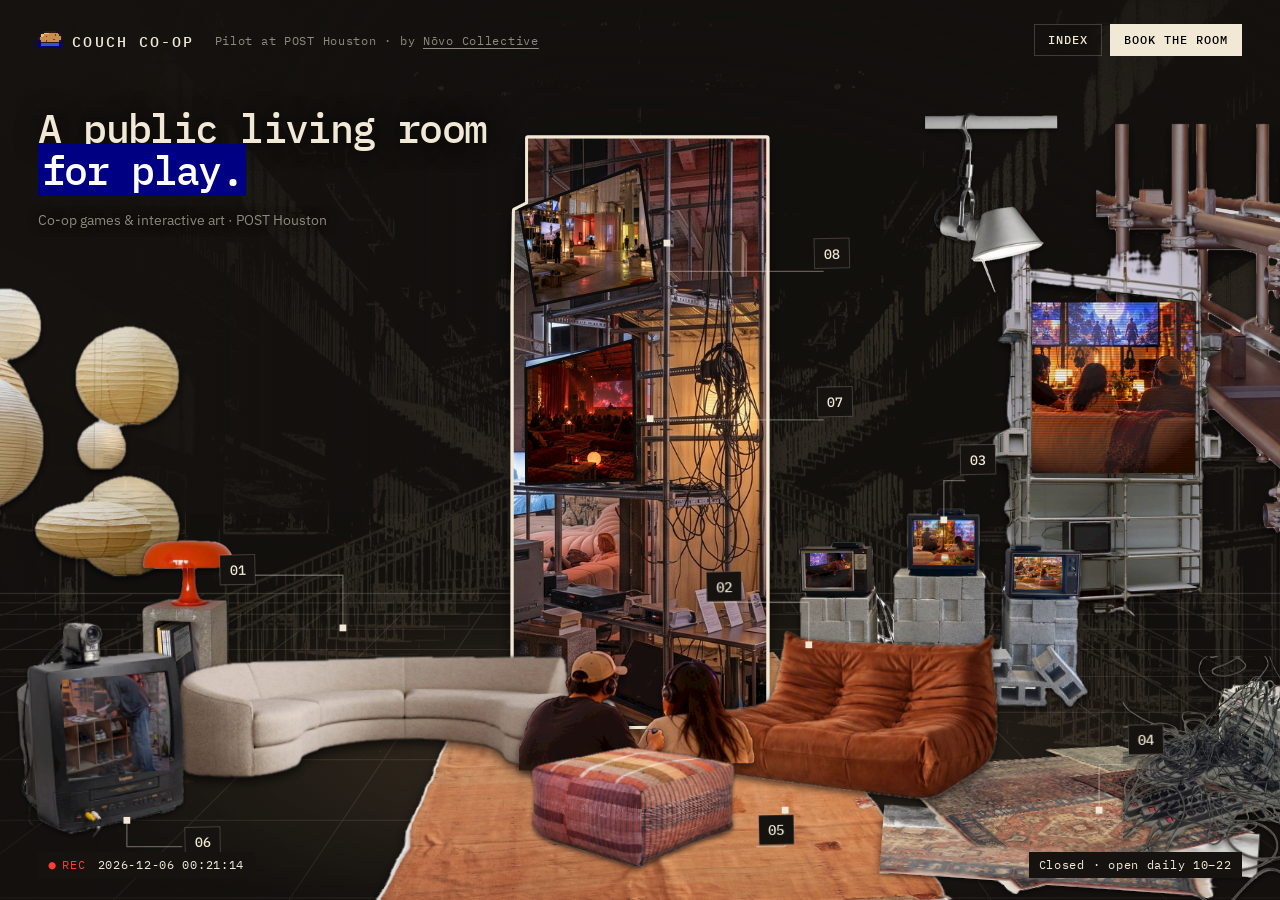
==== commit d4b9b147: "Hover label sits above/below the object instead of covering it Co-Authored-By: Claude Opus 5.5 <nore" ====
--- a/website/index.html
+++ b/website/index.html
@@ -643,8 +643,12 @@
     const t = TIPS[id];
     if (t) {
       tip.innerHTML = `<b>${t[0]}</b>${t[1]}`;
-      const tw = 260, left = Math.min(innerWidth - tw - 12, Math.max(12, x1 - 60));
-      Object.assign(tip.style, { left:left + "px", top:Math.min(innerHeight - 90, y0 + 18) + "px" });
+      // sit outside the highlighted object: above it if there's room, otherwise below, never on top of it
+      const th = tip.offsetHeight || 70, tw = tip.offsetWidth || 240, gap = 14;
+      const left = Math.min(innerWidth - tw - 12, Math.max(12, x0 - 8));
+      let top = y0 - 8 - gap - th;
+      if (top < 70) top = Math.min(innerHeight - th - 12, y1 + 8 + gap);
+      Object.assign(tip.style, { left:left + "px", top:top + "px" });
       tip.classList.add("on");
     }
   }
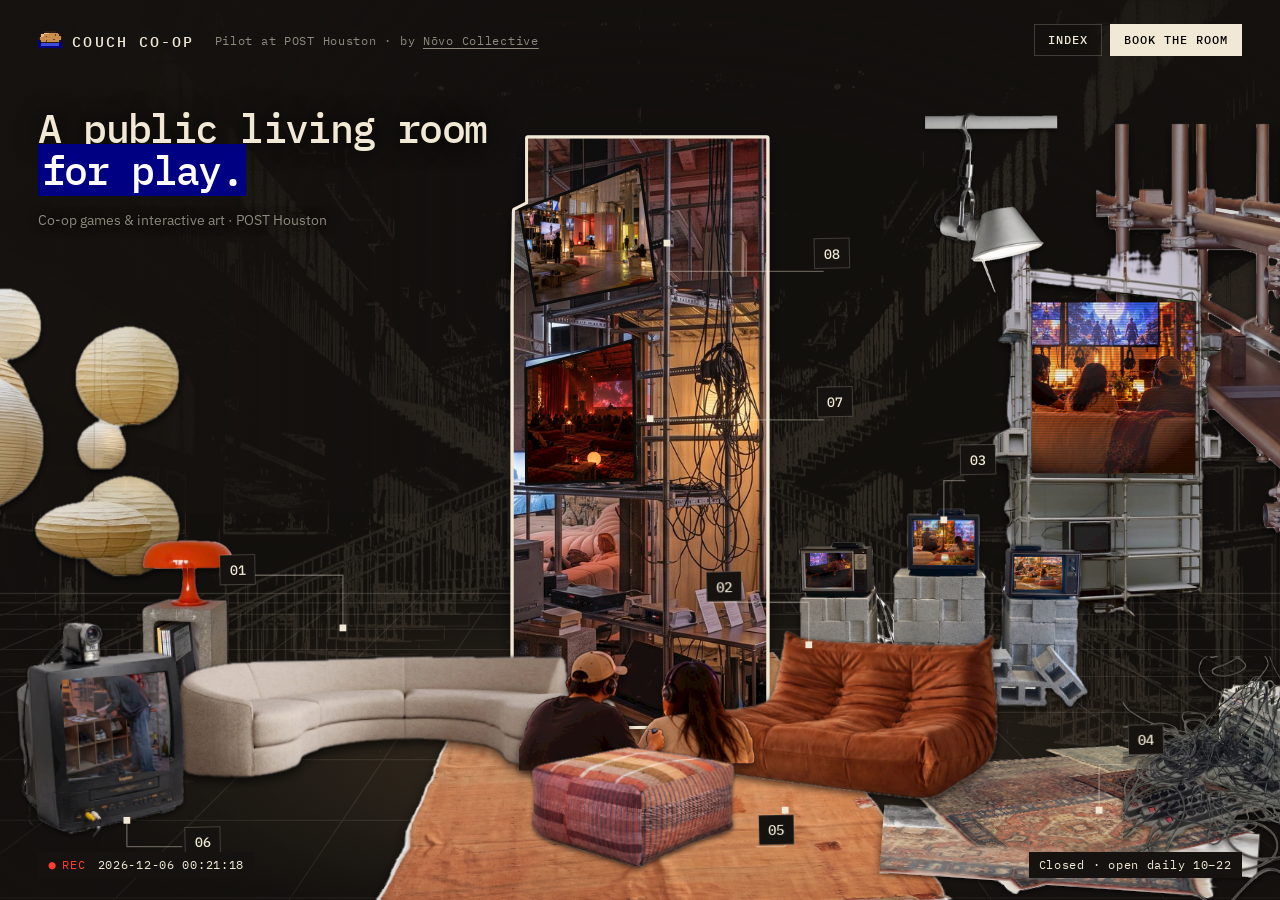
==== commit 0a3e4559: "Publish the publisher deck at couchco-op.com/deck, with link preview and a View the deck button Co-A" ====
--- a/website/index.html
+++ b/website/index.html
@@ -328,6 +328,7 @@
   .window .btn.dark { background:#141210 !important; color:#f3efe6 !important; box-shadow:none !important; }
   .window a { color:var(--cut); }
   .window a.btn { color:#f3efe6 !important; text-decoration:none; }
+  .window a.btn:not(.dark) { color:#141210 !important; }
   .more { margin-top:18px; border-top:1px solid #1412101f; padding-top:12px; }
   .more summary { font:500 11px/1 var(--mono); letter-spacing:.12em; text-transform:uppercase; cursor:pointer; list-style:none; color:#141210; }
   .more summary::-webkit-details-marker { display:none; }
@@ -503,7 +504,7 @@
       <h3 class="display">Your game, <em>in the room</em></h3>
       <p class="lead">Real groups playing on real couches, inside POST Houston.</p>
       <dl class="kv"><div><dt>Standard</dt><dd><b>$3,000</b> · 10 days over two months</dd></div><div><dt>Premium</dt><dd><b>$7,000</b> · 30 days</dd></div><div><dt>You get</dt><dd>The main screen, foot traffic, an experiential campaign</dd></div></dl>
-      <div class="acts"><a class="btn dark" id="pubMail" href="mailto:hi@novocollective.org?subject=Couch%20Co-Op%20%C2%B7%20publisher%20placement">Request a placement</a><span class="small">or write to <a class="mail" href="mailto:hi@novocollective.org">hi@novocollective.org</a></span></div>
+      <div class="acts"><a class="btn" href="https://couchco-op.com/deck/" target="_blank" rel="noopener">View the deck</a><a class="btn dark" id="pubMail" href="mailto:hi@novocollective.org?subject=Couch%20Co-Op%20%C2%B7%20publisher%20placement">Request a placement</a><span class="small">or write to <a class="mail" href="mailto:hi@novocollective.org">hi@novocollective.org</a></span></div>
     </div>
   </div>
 </template>
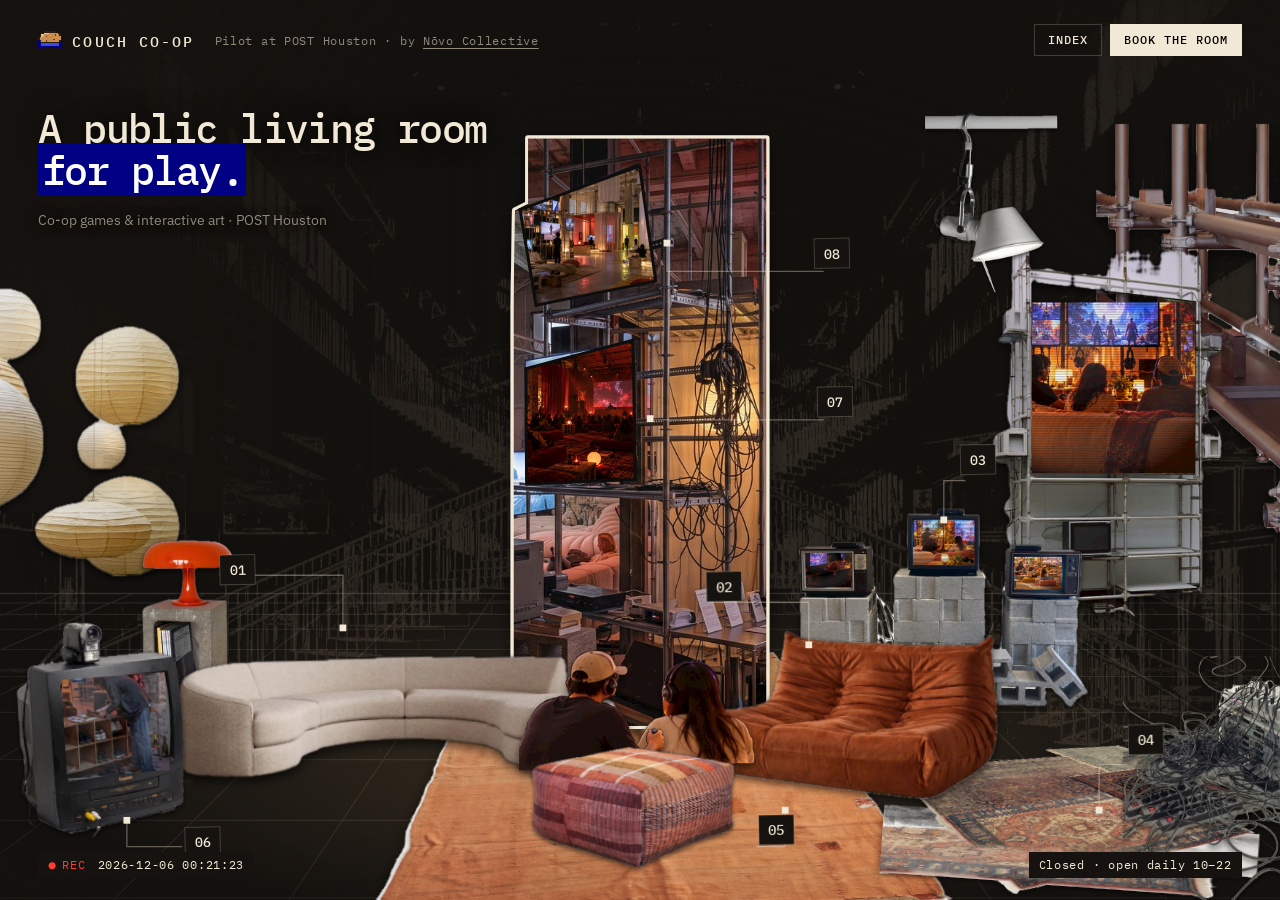
==== commit 40c7fb5d: "Phones/tablets: labelled bottom strip, tidier start screen, text-only windows on short screens; hidd" ====
--- a/website/index.html
+++ b/website/index.html
@@ -329,6 +329,7 @@
   .window a { color:var(--cut); }
   .window a.btn { color:#f3efe6 !important; text-decoration:none; }
   .window a.btn:not(.dark) { color:#141210 !important; }
+  .btn[hidden] { display:none !important; }
   .more { margin-top:18px; border-top:1px solid #1412101f; padding-top:12px; }
   .more summary { font:500 11px/1 var(--mono); letter-spacing:.12em; text-transform:uppercase; cursor:pointer; list-style:none; color:#141210; }
   .more summary::-webkit-details-marker { display:none; }
@@ -337,6 +338,35 @@
   .credit { margin-top:16px !important; }
   .study a { color:inherit; text-decoration:underline; text-underline-offset:3px; }
   @media (max-width:720px) { .sum { grid-template-columns:1fr; gap:16px; } .sum .pic { aspect-ratio:16 / 9 !important; } .kv div { grid-template-columns:84px 1fr; } }
+  /* ---------- phones & tablets: a labelled strip of every stop, one tap each ---------- */
+  .strip { display:none; }
+  @media (hover:none), (max-width:900px), (max-height:560px) {
+    .strip { display:flex; position:fixed; left:0; right:0; bottom:0; z-index:12; gap:6px; overflow-x:auto; -webkit-overflow-scrolling:touch;
+      padding:22px 12px calc(10px + env(safe-area-inset-bottom)); background:linear-gradient(#14110e00, #14110ef0 45%); scrollbar-width:none; }
+    .strip::-webkit-scrollbar { display:none; }
+    .strip button { flex:none; display:flex; gap:7px; align-items:center; background:var(--q-bg); color:var(--q-ink); border:1px solid var(--q-line);
+      font:500 12px/1 var(--mono); letter-spacing:.05em; padding:10px 12px; border-radius:0; cursor:pointer; }
+    .strip button b { font-weight:500; color:var(--q-dim); }
+    .strip button.hot { background:var(--q-ink); color:#000; } .strip button.hot b { color:#0009; }
+    .hud { display:none !important; }
+    .swipe { bottom:calc(70px + env(safe-area-inset-bottom)) !important; }
+    .hero p { display:none !important; }
+    .btn .long { display:none; }
+  }
+  @media (max-width:760px) and (orientation:portrait) {
+    .hero h1 { font-size:26px !important; } .hero { top:64px !important; }
+    .logo { font-size:12px !important; letter-spacing:.1em !important; }
+  }
+  /* windows on short screens: text only, no photo */
+  @media (max-height:560px) { .sum .pic { display:none; } .sum { grid-template-columns:1fr; } .window { max-height:calc(100svh - 24px) !important; } .winbody { padding:16px 20px 18px !important; } }
+  @media (max-width:720px) { .winbody { padding:18px 18px 20px !important; } .sum .display { font-size:26px !important; } }
+  /* start screen (phones held upright) */
+  .rotate-title { font:500 30px/1.1 var(--mono) !important; letter-spacing:-.02em; }
+  .rotate-title em { padding:0 .1em; }
+  .rotate-sub { font-family:var(--sans); }
+  .press { color:var(--q-ink) !important; font-family:var(--mono) !important; }
+  .rotate-skip { font-family:var(--mono); font-size:12px; }
+  .phone-screen { background:url("og-image.jpg") 30% center / cover !important; }
   body.og .top nav, body.og .hud, body.og .ptags, body.og .loader, body.og .study, body.og .hero p { display:none !important; }
   body.og .collage { opacity:1 !important; transition:none !important; }
   @media (max-height:560px) { .hero h1 { font-size:22px !important; } .hero { top:48px !important; } .logo { font-size:12px !important; } }
@@ -360,7 +390,7 @@
 <header class="top">
   <a class="logo" href="#"><img class="mark" src="favicon.svg" alt="" width="26" height="26">COUCH CO-OP</a>
   <span class="study">Pilot at POST Houston · by <a href="https://novocollective.org" target="_blank" rel="noopener">Nōvo Collective</a></span>
-  <nav><button class="btn ghost" data-open="menu" aria-haspopup="dialog">Index</button><button class="btn primary" data-open="book">Book the room</button></nav>
+  <nav><button class="btn ghost" data-open="menu" aria-haspopup="dialog">Index</button><button class="btn primary" data-open="book">Book<span class="long"> the room</span></button></nav>
 </header>
 <div class="loader" aria-hidden="true"><p>LOADING <span id="loadtxt"></span></p><div class="track"><i id="loadbar"></i></div></div>
 <div class="pan" id="pan"><svg class="collage" id="scene" viewBox="0 0 2000 1333" preserveAspectRatio="xMidYMax slice" role="group" aria-label="Couch Co-Op: a living room for play, collaged into the POST Houston atrium">
@@ -397,6 +427,7 @@
 <div class="hud br" id="openNow" aria-live="polite"></div>
 <div class="lock" id="lock" aria-hidden="true"><i></i><i></i><i></i><i></i><b></b></div>
 <div class="tip" id="tip" aria-hidden="true"></div>
+<nav class="strip" aria-label="Everything in the room"><button data-open="dropin" data-for="dropin"><b>01</b>Drop in</button><button data-open="book" data-for="book"><b>02</b>Book</button><button data-open="program" data-for="program"><b>03</b>Snacks & nights</button><button data-open="vision" data-for="vision"><b>04</b>Shoes off</button><button data-open="setup" data-for="setup"><b>05</b>The setup</button><button data-open="visit" data-for="visit"><b>06</b>Visit</button><button data-open="publishers" data-for="publishers"><b>07</b>Publishers</button><button data-open="sidescreen" data-for="sidescreen"><b>08</b>Side screen</button></nav>
 <p class="swipe" aria-hidden="true">← swipe the room →</p>
 <div class="rotate" id="rotate">
   <div class="rotate-inner">
@@ -504,7 +535,7 @@
       <h3 class="display">Your game, <em>in the room</em></h3>
       <p class="lead">Real groups playing on real couches, inside POST Houston.</p>
       <dl class="kv"><div><dt>Standard</dt><dd><b>$3,000</b> · 10 days over two months</dd></div><div><dt>Premium</dt><dd><b>$7,000</b> · 30 days</dd></div><div><dt>You get</dt><dd>The main screen, foot traffic, an experiential campaign</dd></div></dl>
-      <div class="acts"><a class="btn" href="https://couchco-op.com/deck/" target="_blank" rel="noopener">View the deck</a><a class="btn dark" id="pubMail" href="mailto:hi@novocollective.org?subject=Couch%20Co-Op%20%C2%B7%20publisher%20placement">Request a placement</a><span class="small">or write to <a class="mail" href="mailto:hi@novocollective.org">hi@novocollective.org</a></span></div>
+      <div class="acts"><a class="btn" href="https://couchco-op.com/deck/" target="_blank" rel="noopener">View the deck</a><a class="btn" id="calLink" href="#" target="_blank" rel="noopener" hidden>Book a call with Jerry</a><a class="btn dark" id="pubMail" href="mailto:hi@novocollective.org?subject=Couch%20Co-Op%20%C2%B7%20publisher%20placement">Request a placement</a><span class="small">or write to <a class="mail" href="mailto:hi@novocollective.org">hi@novocollective.org</a></span></div>
     </div>
   </div>
 </template>
@@ -555,7 +586,7 @@
 </template>
 
 
-<script src="panels.js?v=1795006687"></script>
+<script src="panels.js?v=1795444642"></script>
 <script>
   const scene = document.getElementById("scene");
   let lastDrop = Date.now();
@@ -662,10 +693,12 @@
 
   // no hover on touch screens: let the drawings play by themselves, one after another
   if (matchMedia("(hover: none)").matches) {
-    const cycle = ["dropin", "program", "vision", "lights"]; let k = 0;
+    const cycle = ["dropin", "book", "program", "publishers"]; let k = 0;
     const tick = () => {
-      document.querySelectorAll(".piece.auto").forEach(p => p.classList.remove("on", "auto"));
-      document.querySelectorAll(`.piece[data-id="${cycle[k++ % cycle.length]}"]`).forEach(p => p.classList.add("on", "auto"));
+      document.querySelectorAll(".piece.auto, .ptag.auto, .strip .hot").forEach(p => p.classList.remove("on", "auto", "hot"));
+      const id = cycle[k++ % cycle.length];
+      document.querySelectorAll(`.piece[data-id="${id}"], .ptag[data-for="${id}"]`).forEach(p => p.classList.add("on", "auto"));
+      document.querySelectorAll(`.strip [data-for="${id}"]`).forEach(b => b.classList.add("hot"));
     };
     tick(); setInterval(tick, 3600);
   }
